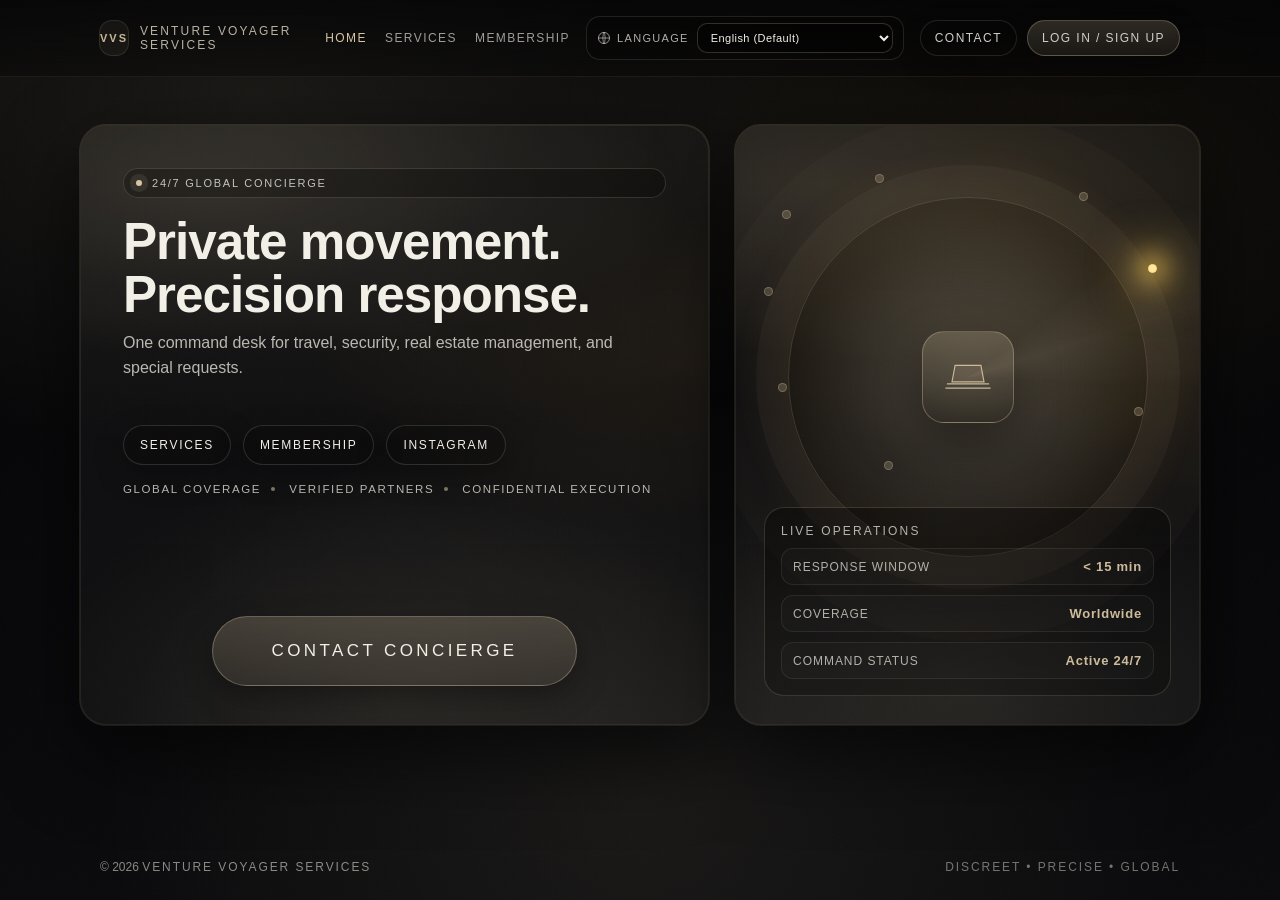
==== transfer/cloudflare-github-publish-20260228/index.html @ 00d8e4cd "Restore owner verification and Gmail signatures" ====
<!doctype html>
<html lang="en">
<head>
  <meta charset="UTF-8" />
  <meta name="viewport" content="width=device-width, initial-scale=1" />
  <meta http-equiv="Cache-Control" content="no-cache, no-store, must-revalidate" />
  <meta http-equiv="Pragma" content="no-cache" />
  <meta http-equiv="Expires" content="0" />
  <title>Venture Voyager Services - Concierge</title>
  <meta name="description" content="Venture Voyager Services (VVS) - discreet luxury concierge and private access." />
  <link rel="stylesheet" href="styles.css?v=20260303-59" />
</head>
<body>
  <div class="wrap">
    <header>
      <div class="nav">
        <a class="brand" href="#home" data-route="home" aria-label="Venture Voyager Services">
          <span class="mark" aria-hidden="true">VVS</span>
          <span>Venture Voyager Services</span>
        </a>
        <nav class="navlinks" aria-label="Primary">
          <a href="#home" data-route="home" data-nav-link>Home</a>
          <a href="#services" data-route="services" data-nav-link>Services</a>
          <a href="#membership" data-route="membership" data-nav-link>Membership</a>
          <a href="#ambassador" data-route="ambassador" data-nav-link id="nav-ambassador" hidden>Red Lounge</a>
          <a href="#voyager-control" data-route="voyager-control" data-nav-link id="nav-voyager-control" hidden>Voyager Control</a>
        </nav>
        <div class="langControl" aria-label="Language">
          <span class="langLabel">
            <svg width="14" height="14" viewBox="0 0 24 24" fill="none" aria-hidden="true" xmlns="http://www.w3.org/2000/svg"><path d="M12 2.5a9.5 9.5 0 1 0 0 19 9.5 9.5 0 0 0 0-19Z" stroke="currentColor" stroke-width="1.6"/><path d="M2.8 12h18.4M12 2.7c2.7 2.5 2.7 16.1 0 18.6M12 2.7c-2.7 2.5-2.7 16.1 0 18.6" stroke="currentColor" stroke-width="1.4" stroke-linecap="round"/></svg>
            Language
          </span>
          <select class="langSelect" id="site-language-country" aria-label="Language Country">
            <option value="">English (Default)</option>
          </select>
        </div>
        <div class="cta">
          <a class="btn ghost" href="#contact" data-route="contact" id="contact-cta">Contact</a>
          <a class="btn primary" href="#account" data-route="account" id="auth-cta">Log In / Sign Up</a>
        </div>
      </div>
    </header>

    <main>
      <section class="routePage" data-page="home" aria-label="Home Page">
        <section class="hero" aria-label="Hero">
          <div class="panel left heroPrime">
            <div class="kicker"><span class="dot" aria-hidden="true"></span> 24/7 Global Concierge</div>
            <h1>Private movement.<br/>Precision response.</h1>
            <p class="h1sub">
              One command desk for travel, security, real estate management, and special requests.
            </p>
            <div class="actions">
              <a class="btn ghost big" href="#services" data-route="services">Services</a>
              <a class="btn ghost big" href="#membership" data-route="membership">Membership</a>
              <a class="btn ghost big" data-instagram-link href="https://www.instagram.com/venturevs/" target="_blank" rel="noopener noreferrer" aria-label="Instagram">Instagram</a>
            </div>
            <div class="heroPills" aria-label="Core Benefits">
              <span>Global Coverage</span>
              <span>Verified Partners</span>
              <span>Confidential Execution</span>
            </div>
            <div class="homeBottomCta">
              <a class="btn primary jumbo" href="#contact" data-route="contact">Contact Concierge</a>
            </div>
          </div>

          <aside class="panel right heroVisual" aria-label="VVS Command">
            <div class="heroGlow" aria-hidden="true"></div>
            <div class="heroRadar" aria-hidden="true"></div>
            <div class="heroCore" aria-hidden="true">
              <svg class="heroHat" viewBox="0 0 120 86" xmlns="http://www.w3.org/2000/svg">
                <path class="markStroke" d="M35 20h50l6 32H29l6-32Z" />
                <path class="markLine" d="M20 56h80" />
                <path class="markLine" d="M17 64h86" />
              </svg>
            </div>
            <div class="heroTargets" aria-hidden="true">
              <span class="heroDot dot1"></span>
              <span class="heroDot dot2"></span>
              <span class="heroDot dot3"></span>
              <span class="heroDot dot4"></span>
              <span class="heroDot dot5"></span>
              <span class="heroDot dot6"></span>
              <span class="heroDot dot7"></span>
              <span class="heroDot dot8"></span>
            </div>
            <div class="heroSignal" aria-hidden="true"></div>
            <div class="heroLedger">
              <p class="crestTitle">Live Operations</p>
              <div class="heroKpiRow">
                <span>Response Window</span>
                <b>&lt; 15 min</b>
              </div>
              <div class="heroKpiRow">
                <span>Coverage</span>
                <b>Worldwide</b>
              </div>
              <div class="heroKpiRow">
                <span>Command Status</span>
                <b>Active 24/7</b>
              </div>
            </div>
          </aside>
        </section>
      </section>

      <section class="routePage" data-page="services" aria-label="Services Page" hidden>
        <section class="view" aria-label="Services View">
          <div class="viewInner">
            <div class="viewTop">
              <div class="kicker"><span class="dot" aria-hidden="true"></span> Services</div>
              <a class="btn ghost" href="#home" data-route="home">Back</a>
            </div>
            <h2 class="viewTitle">Service command, simplified.</h2>
            <p class="viewSub servicesIntro">Select the category. Submit once. Your assigned concierge handles execution end-to-end.</p>

            <div class="serviceQuick" aria-label="Service Highlights">
              <div class="quickMetric"><b>Response</b><span>&lt; 15 minutes dispatch target</span></div>
              <div class="quickMetric"><b>Coverage</b><span>Global partner execution network</span></div>
              <div class="quickMetric"><b>Standard</b><span>Confidential, accountable delivery</span></div>
            </div>

            <div class="cards servicesCards">
              <a class="card serviceCardLink" href="#contact?service=travel_arrangement" data-service-request="travel_arrangement" aria-label="Request Travel Arrangement">
                <div class="cardBadge">01</div>
                <div>
                  <div class="cardTitle">Travel Arrangement</div>
                  <div class="cardText">Complete trip planning and live coordination from departure to arrival.</div>
                </div>
              </a>
              <a class="card serviceCardLink" href="#contact?service=security_escort" data-service-request="security_escort" aria-label="Request Security Escort">
                <div class="cardBadge">02</div>
                <div>
                  <div class="cardTitle">Security Escort</div>
                  <div class="cardText">Vetted protection teams, secure routing, and dynamic risk-aware movement support.</div>
                </div>
              </a>
              <a class="card serviceCardLink" href="#contact?service=real_estate_management" data-service-request="real_estate_management" aria-label="Request Real Estate Management">
                <div class="cardBadge">03</div>
                <div>
                  <div class="cardTitle">Real Estate Management</div>
                  <div class="cardText">Operational oversight for residences, villas, and managed properties with continuity support.</div>
                </div>
              </a>
              <a class="card serviceCardLink" href="#contact?service=special_service_request" data-service-request="special_service_request" aria-label="Request Special Service Request">
                <div class="cardBadge">04</div>
                <div>
                  <div class="cardTitle">Special Service Request</div>
                  <div class="cardText">Custom support for sensitive or uncommon requests with discreet specialist assignment.</div>
                </div>
              </a>
            </div>

            <div class="viewActions">
              <a class="btn" href="#contact" data-route="contact">Contact</a>
              <a class="btn ghost" href="#membership" data-route="membership">Membership</a>
            </div>
          </div>
        </section>
      </section>

      <section class="routePage" data-page="membership" aria-label="Membership Page" hidden>
        <section class="view" aria-label="Membership View">
          <div class="viewInner">
            <div class="viewTop">
              <div class="kicker"><span class="dot" aria-hidden="true"></span> Membership</div>
              <a class="btn ghost" href="#home" data-route="home">Back</a>
            </div>
            <h2 class="viewTitle">Voyager Membership Tiers</h2>
            <p class="viewSub">A progression system built for long-term clients. Select a tier card to review qualification requirements, duration, and benefit profile.</p>
            <p class="serviceLead">All Voyager tiers include 24/7 assistance, a private member card delivery, and free instant execution service. Voyager Cuprum through Voyager Noir are valid for one year; Voyager Red is lifetime by executive invitation only.</p>

            <div class="membershipGrid">
              <div class="tierList tierFlipList" role="tablist" aria-label="Membership Tiers">
                <button class="tierOption tier-cu isActive" type="button" data-tier="cuprum" role="tab" aria-selected="true">
                  <span class="tierFlipInner">
                    <span class="tierFaceFront">
                      <span class="tierMini"><span class="tierMiniLabel">Voyager Tier</span><span class="tierMiniName">Cuprum</span><span class="tierMiniBrand">VVS</span></span>
                      <span class="tierHint">Entry milestone with foundational loyalty benefits.</span>
                    </span>
                    <span class="tierFaceBack" data-tier-back="cuprum"></span>
                  </span>
                </button>
                <button class="tierOption tier-ar" type="button" data-tier="argentum" role="tab" aria-selected="false">
                  <span class="tierFlipInner">
                    <span class="tierFaceFront">
                      <span class="tierMini"><span class="tierMiniLabel">Voyager Tier</span><span class="tierMiniName">Argentum</span><span class="tierMiniBrand">VVS</span></span>
                      <span class="tierHint">Expanded value with priority airport support.</span>
                    </span>
                    <span class="tierFaceBack" data-tier-back="argentum"></span>
                  </span>
                </button>
                <button class="tierOption tier-au" type="button" data-tier="aurum" role="tab" aria-selected="false">
                  <span class="tierFlipInner">
                    <span class="tierFaceFront">
                      <span class="tierMini"><span class="tierMiniLabel">Voyager Tier</span><span class="tierMiniName">Aurum</span><span class="tierMiniBrand">VVS</span></span>
                      <span class="tierHint">Higher-access tier with business-level airport comfort.</span>
                    </span>
                    <span class="tierFaceBack" data-tier-back="aurum"></span>
                  </span>
                </button>
                <button class="tierOption tier-pt" type="button" data-tier="platinum" role="tab" aria-selected="false">
                  <span class="tierFlipInner">
                    <span class="tierFaceFront">
                      <span class="tierMini"><span class="tierMiniLabel">Voyager Tier</span><span class="tierMiniName">Platinum</span><span class="tierMiniBrand">VVS</span></span>
                      <span class="tierHint">Strategic travel privileges with premium transfers and stays.</span>
                    </span>
                    <span class="tierFaceBack" data-tier-back="platinum"></span>
                  </span>
                </button>
                <button class="tierOption tier-di" type="button" data-tier="diamante" role="tab" aria-selected="false">
                  <span class="tierFlipInner">
                    <span class="tierFaceFront">
                      <span class="tierMini"><span class="tierMiniLabel">Voyager Tier</span><span class="tierMiniName">Diamante</span><span class="tierMiniBrand">VVS</span></span>
                      <span class="tierHint">High-privilege tier with advanced protection and special requests.</span>
                    </span>
                    <span class="tierFaceBack" data-tier-back="diamante"></span>
                  </span>
                </button>
                <button class="tierOption tier-no" type="button" data-tier="noir" role="tab" aria-selected="false">
                  <span class="tierFlipInner">
                    <span class="tierFaceFront">
                      <span class="tierMini"><span class="tierMiniLabel">Voyager Tier</span><span class="tierMiniName">Noir</span><span class="tierMiniBrand">VVS</span></span>
                      <span class="tierHint">Elite ongoing tier with maximum operational flexibility.</span>
                    </span>
                    <span class="tierFaceBack" data-tier-back="noir"></span>
                  </span>
                </button>
                <button class="tierOption tier-re" type="button" data-tier="red" role="tab" aria-selected="false">
                  <span class="tierFlipInner">
                    <span class="tierFaceFront">
                      <span class="tierMini"><span class="tierMiniLabel">Voyager Tier</span><span class="tierMiniName">Red</span><span class="tierMiniBrand">VVS</span></span>
                      <span class="tierHint">Executive invitation tier with lifetime and Red Lounge privileges.</span>
                    </span>
                    <span class="tierFaceBack" data-tier-back="red"></span>
                  </span>
                </button>
              </div>
            </div>

            <div class="viewActions">
              <a class="btn" href="#services" data-route="services">View Services</a>
            </div>
          </div>
        </section>
      </section>

      <section class="routePage" data-page="contact" aria-label="Contact Page" hidden>
        <section class="view" aria-label="Contact View">
          <div class="viewInner">
            <div class="viewTop">
              <div class="kicker"><span class="dot" aria-hidden="true"></span> Contact</div>
              <a class="btn ghost" href="#home" data-route="home">Back</a>
            </div>
            <h2 class="viewTitle">Submit Your Service Request</h2>
            <p class="viewSub">Provide your request profile and preferred response channel. A concierge specialist will review your case and respond with execution details.</p>

            <form id="contact-form" method="post" action="/api/contact-submit" novalidate>
              <div class="contactLayout">
                <div class="field">
                  <label for="first-name">First Name</label>
                  <input class="input" id="first-name" name="firstName" type="text" required />
                </div>
                <div class="field">
                  <label for="last-name">Last Name</label>
                  <input class="input" id="last-name" name="lastName" type="text" required />
                </div>
                <div class="field">
                  <label for="title">Title</label>
                  <input class="input" id="title" name="title" type="text" placeholder="Mr, Ms, Dr, Executive Assistant..." required />
                </div>
                <div class="field">
                  <label for="country-issued">Country of Issued Service</label>
                  <select class="select" id="country-issued" name="countryIssued" required>
                    <option value="">Select country</option>
                  </select>
                </div>
                <div class="field">
                  <label for="phone">Phone Number (with Country Code)</label>
                  <input class="input" id="phone" name="phone" type="tel" placeholder="+1 555 123 4567" required />
                </div>
                <div class="field">
                  <label for="email">Email Address</label>
                  <input class="input" id="email" name="email" type="email" required />
                </div>
                <div class="field">
                  <label for="service-type">Service Type</label>
                  <select class="select" id="service-type" name="serviceType" required>
                    <option value="">Select service</option>
                    <option value="travel_arrangement">Travel Arrangement</option>
                    <option value="security_escort">Security Escort</option>
                    <option value="real_estate_management">Real Estate Management</option>
                    <option value="special_service_request">Special Service Request</option>
                  </select>
                </div>
                <div class="field">
                  <label for="execution-time">Desired Execution Time</label>
                  <select class="select" id="execution-time" name="executionTime" required>
                    <option value="">Select time window</option>
                    <option value="Instant">Instant</option>
                    <option value="24 Hours">24 Hours</option>
                    <option value="48 Hours">48 Hours</option>
                    <option value="72 Hours">72 Hours</option>
                    <option value="Within a Week">Within a Week</option>
                    <option value="Within a Month">Within a Month</option>
                    <option value="2 Months">2 Months</option>
                    <option value="3 Months">3 Months</option>
                    <option value="6 Months">6 Months</option>
                  </select>
                  <div class="warningNote" id="instant-warning" hidden>Additional fees for non-Voyager members apply for Instant execution.</div>
                </div>
                <div class="field full">
                  <label>Preferred Contact Method</label>
                  <div class="contactChoice">
                    <label class="choice contactMethodChoice" for="contact-method-email">
                      <input id="contact-method-email" type="radio" name="contactMethod" value="email" />
                      <span class="choiceTick" aria-hidden="true"></span>
                      <span class="choiceText">Contact by Email</span>
                    </label>
                    <label class="choice contactMethodChoice" for="contact-method-phone">
                      <input id="contact-method-phone" type="radio" name="contactMethod" value="phone" />
                      <span class="choiceTick" aria-hidden="true"></span>
                      <span class="choiceText">Contact by Phone</span>
                    </label>
                  </div>
                </div>
                <div class="field full">
                  <label for="request-details">Request Details</label>
                  <textarea class="textarea" id="request-details" name="requestDetails" placeholder="Describe your request, context, and required outcomes." required></textarea>
                </div>
              </div>
              <input type="hidden" name="assignedConcierge" value="VVS Concierge Desk" />
              <input type="hidden" name="clientTier" value="Non-Member" />

              <div class="errorLine" id="contact-error" aria-live="polite"></div>

              <div class="viewActions">
                <button class="btn primary" type="submit" id="contact-submit-btn">Submit Request</button>
                <a class="btn ghost" href="#membership" data-route="membership">View Membership</a>
              </div>
            </form>

          </div>
        </section>
      </section>

      <section class="routePage" data-page="account" aria-label="Account Page" hidden>
        <section class="view" aria-label="Account View">
          <div class="viewInner">
            <div class="viewTop">
              <div class="kicker"><span class="dot" aria-hidden="true"></span> Account</div>
              <a class="btn ghost" href="#home" data-route="home">Back</a>
            </div>
            <h2 class="viewTitle">Access Your VVS Account</h2>

            <div class="authCard">
              <div class="authTabs" role="tablist" aria-label="Authentication Tabs">
                <button type="button" class="authTab isActive" data-auth-tab="login" role="tab" aria-selected="true">Log In</button>
                <button type="button" class="authTab" data-auth-tab="signup" role="tab" aria-selected="false">Sign Up</button>
              </div>

              <div class="authPanel" data-auth-panel="login">
                <form id="login-step1" class="authGrid" novalidate>
                  <div class="field full">
                    <label for="login-email">Email Address</label>
                    <input class="input" id="login-email" type="email" required />
                  </div>
                  <div class="field full">
                    <label for="login-password">Password</label>
                    <input class="input" id="login-password" type="password" required />
                  </div>
                  <div class="viewActions">
                    <button class="btn primary" type="submit">Continue to Verification</button>
                  </div>
                </form>

                <form id="login-step2" class="authGrid" hidden novalidate>
                  <div class="field full">
                    <label for="login-phrase">Secret Phrase</label>
                    <input class="input" id="login-phrase" type="text" required />
                  </div>
                  <div class="field full">
                    <label for="login-code">Email Confirmation Code</label>
                    <input class="input" id="login-code" type="text" inputmode="numeric" required />
                  </div>
                  <div class="viewActions">
                    <button class="btn primary" type="submit">Verify and Log In</button>
                  </div>
                </form>
                <p class="authInfo" id="login-info"></p>
                <div class="viewActions" style="margin-top:10px;">
                  <button class="authLinkBtn" type="button" data-open-password-tab data-password-mode="recovery">Forgot your password?</button>
                  <button class="authLinkBtn" type="button" data-open-password-tab data-password-mode="change">Change Password</button>
                </div>
              </div>

              <div class="authPanel" data-auth-panel="signup" hidden>
                <form id="signup-step1" class="authGrid" novalidate>
                  <div class="field">
                    <label for="signup-title">Preferred Title</label>
                    <input class="input" id="signup-title" type="text" placeholder="Mr., Ms., Dr., His Highness..." required />
                  </div>
                  <div class="field">
                    <label for="signup-first">First Name</label>
                    <input class="input" id="signup-first" type="text" required />
                  </div>
                  <div class="field">
                    <label for="signup-last">Last Name</label>
                    <input class="input" id="signup-last" type="text" required />
                  </div>
                  <div class="field">
                    <label for="signup-country">Country of Residence</label>
                    <select class="select" id="signup-country" required>
                      <option value="">Select country</option>
                    </select>
                  </div>
                  <div class="field">
                    <label for="signup-phone">Phone Number (with Country Code)</label>
                    <input class="input" id="signup-phone" type="tel" placeholder="+1 555 123 4567" required />
                  </div>
                  <div class="field full">
                    <label for="signup-email">Email Address</label>
                    <input class="input" id="signup-email" type="email" required />
                  </div>
                  <div class="field">
                    <label for="signup-password">Password</label>
                    <input class="input" id="signup-password" type="password" minlength="12" required />
                    <div class="warningNote">Minimum 12 characters, with at least 2 capital letters, 2 numbers, and 2 special symbols.</div>
                  </div>
                  <div class="field">
                    <label for="signup-phrase">Secret Phrase</label>
                    <input class="input" id="signup-phrase" type="text" required />
                  </div>
                  <div class="viewActions">
                    <button class="btn primary" type="submit">Create Account and Send Code</button>
                  </div>
                </form>

                <form id="signup-step2" class="authGrid" hidden novalidate>
                  <div class="field full">
                    <label for="signup-code">Email Confirmation Code</label>
                    <input class="input" id="signup-code" type="text" inputmode="numeric" required />
                  </div>
                  <div class="viewActions">
                    <button class="btn primary" type="submit">Verify and Complete Sign Up</button>
                  </div>
                </form>
                <p class="authInfo" id="signup-info"></p>
                <div class="viewActions" style="margin-top:10px;">
                  <button class="authLinkBtn" type="button" data-open-password-tab data-password-mode="recovery">Forgot your password?</button>
                  <button class="authLinkBtn" type="button" data-open-password-tab data-password-mode="change">Change Password</button>
                </div>
              </div>

              <div class="authPanel" data-auth-panel="password" hidden>
                <form id="pw-old-form" class="authGrid" novalidate>
                  <div class="field full">
                    <label for="pw-old-email">Email Address</label>
                    <input class="input" id="pw-old-email" type="email" required />
                  </div>
                  <div class="field">
                    <label for="pw-old-password">Current Password</label>
                    <input class="input" id="pw-old-password" type="password" required />
                  </div>
                  <div class="field">
                    <label for="pw-old-new">New Password</label>
                    <input class="input" id="pw-old-new" type="password" minlength="12" required />
                  </div>
                  <div class="field full">
                    <label for="pw-old-confirm">Confirm New Password</label>
                    <input class="input" id="pw-old-confirm" type="password" minlength="12" required />
                  </div>
                  <div class="viewActions">
                    <button class="btn primary" type="submit">Update Password</button>
                  </div>
                </form>
                <p class="authInfo" id="password-info"></p>
              </div>

              <div class="authPanel" data-auth-panel="password-recovery" hidden>
                <form id="pw-recovery-step1" class="authGrid" novalidate>
                  <div class="field full">
                    <label for="pw-rec-email">Email Address</label>
                    <input class="input" id="pw-rec-email" type="email" required />
                  </div>
                  <div class="field full">
                    <label for="pw-rec-phrase">Secret Phrase</label>
                    <input class="input" id="pw-rec-phrase" type="text" required />
                  </div>
                  <div class="field full">
                    <label for="pw-rec-tier">Membership Tier</label>
                    <select class="select" id="pw-rec-tier" required>
                      <option value="">Select tier</option>
                      <option value="non-member">Non-Member</option>
                      <option value="voyager cuprum">Voyager Cuprum</option>
                      <option value="voyager argentum">Voyager Argentum</option>
                      <option value="voyager aurum">Voyager Aurum</option>
                      <option value="voyager platinum">Voyager Platinum</option>
                      <option value="voyager diamante">Voyager Diamante</option>
                      <option value="voyager noir">Voyager Noir</option>
                      <option value="voyager red">Voyager Red</option>
                      <option value="staff">Staff</option>
                      <option value="owner">Owner</option>
                    </select>
                  </div>
                  <div class="viewActions">
                    <button class="btn primary" type="submit">Send Verification Code</button>
                  </div>
                </form>
                <form id="pw-recovery-step2" class="authGrid" hidden novalidate>
                  <div class="field full">
                    <label for="pw-rec-code">Email Verification Code</label>
                    <input class="input" id="pw-rec-code" type="text" inputmode="numeric" required />
                  </div>
                  <div class="field">
                    <label for="pw-rec-new">New Password</label>
                    <input class="input" id="pw-rec-new" type="password" minlength="12" required />
                  </div>
                  <div class="field">
                    <label for="pw-rec-confirm">Confirm New Password</label>
                    <input class="input" id="pw-rec-confirm" type="password" minlength="12" required />
                  </div>
                  <div class="viewActions">
                    <button class="btn primary" type="submit">Verify and Reset Password</button>
                  </div>
                </form>
                <p class="authInfo" id="password-recovery-info"></p>
              </div>
            </div>
          </div>
        </section>
      </section>

      <section class="routePage" data-page="profile" aria-label="Account Dashboard Page" hidden>
        <section class="view" aria-label="Account Dashboard View">
          <div class="viewInner profileTheme tier-theme-red" id="profile-shell">
            <div class="viewTop">
              <div class="kicker"><span class="dot" aria-hidden="true"></span> Account Dashboard</div>
              <div class="viewActions" style="margin-top:0;">
                <a class="btn ghost" href="#sunrise" data-route="sunrise" id="profile-sunrise-btn" hidden>Access VVS Sunrise</a>
                <a class="btn ghost" href="#ambassador" data-route="ambassador" id="profile-ambassador-btn" hidden>Red Lounge</a>
                <button class="btn ghost" type="button" id="profile-account-settings-btn">Account Settings</button>
                <button class="btn primary" type="button" id="profile-submit-service-top" data-route="contact" onclick="return window.openVvsServiceRequest ? window.openVvsServiceRequest(event) : false;">Request Service</button>
                <button class="btn ghost" type="button" id="logout-btn">Log Out</button>
                <a class="btn ghost" href="#home" data-route="home">Back</a>
              </div>
            </div>

            <p class="ownerExecutiveTag" id="owner-executive-tag" hidden>VVS - EXECUTIVE</p>
            <h2 class="profileGreeting" id="profile-greeting">Marhaba His Higness Al-Qinar</h2>
            <p class="viewSub" id="profile-summary">Voyager Red member profile with active service operations.</p>

            <div class="profileGrid">
              <article class="profileCard">
                <p class="profileLabel" id="profile-status-label">Membership</p>
                <h3 class="profileValue" id="profile-tier">Voyager Red</h3>
                <p class="profileNote"><span id="profile-status-note-label">Services completed</span>: <b id="profile-services-completed">347</b></p>
              </article>

              <article class="profileCard">
                <p class="profileLabel">Past Service</p>
                <h3 class="profileValue" id="profile-past-title">Jerusalem Security Escort</h3>
                <p class="profileNote" id="profile-past-details"></p>
              </article>

              <article class="profileCard">
                <p class="profileLabel">Upcoming Service</p>
                <h3 class="profileValue" id="profile-upcoming-title">Maldives - Radoga Resorts</h3>
                <p class="profileNote" id="profile-upcoming-details"></p>
              </article>

              <article class="profileCard profileCardWide" id="profile-owner-metrics" hidden>
                <p class="profileLabel">Owner Control Center (Past 24 Hours)</p>
                <div class="ownerMetricsGrid">
                  <div class="teamItem"><b>Services Completed</b><span id="owner-services-completed-24h"></span></div>
                  <div class="teamItem"><b>Client Reviews</b><span id="owner-client-reviews-24h"></span></div>
                  <div class="teamItem"><b>Revenue (Brut / Net)</b><span id="owner-revenue-24h"></span></div>
                  <div class="teamItem"><b>Expenses</b><span id="owner-expenses-24h"></span></div>
                  <div class="teamItem"><b>Money to be Earned / Paid</b><span id="owner-money-flow-24h"></span></div>
                  <div class="teamItem"><b>Concierge Extra-Time Hours</b><span id="owner-overtime-24h"></span></div>
                  <div class="teamItem"><b>Most Important Goal Today</b><span id="owner-goal-today"></span></div>
                  <div class="teamItem"><b>Average Satisfaction Rate</b><span id="owner-satisfaction-rate"></span></div>
                </div>
                <div class="ownerListWrap">
                  <div>
                    <p class="profileLabel">Top 5 Concierge Performances Today</p>
                    <ul class="profileTips" id="owner-top-performance"></ul>
                  </div>
                  <div>
                    <p class="profileLabel">Top 5 Most Selected Concierges Today</p>
                    <ul class="profileTips" id="owner-top-selected"></ul>
                  </div>
                </div>
              </article>

              <article class="profileCard profileCardWide" id="profile-red-team">
                <p class="profileLabel">Your Private Team</p>
                <p class="profileNote" id="profile-red-team-status" hidden></p>
                <div class="teamGrid">
                  <div class="teamItem"><b>Fleet</b><span id="team-pilot"></span></div>
                  <div class="teamItem"><b>Driver</b><span id="team-driver"></span></div>
                  <div class="teamItem"><b>Concierge</b><span id="team-concierge"></span></div>
                  <div class="teamItem"><b>Head of Security</b><span id="team-security"></span></div>
                </div>
              </article>

              <article class="profileCard profileCardWide" id="profile-standard-support" hidden>
                <p class="profileLabel">Last Concierge Worked With</p>
                <p class="profileNote" id="profile-concierge-auto-note" style="margin-top:10px;">Auto-assigned by VVS dispatch engine based on account profile and active routing load.</p>
                <p class="profileNote" id="profile-last-concierge"></p>
                <div class="viewActions">
                  <button class="btn ghost" type="button" id="same-concierge-btn">Request Same Concierge (Check Availability)</button>
                </div>
                <p class="authInfo" id="same-concierge-result"></p>
              </article>

              <article class="profileCard profileCardWide" id="profile-service-toolbar" hidden>
                <p class="profileLabel">Service Submission</p>
                <p class="profileNote">Your account details will be prefilled automatically. Choose a concierge from your desk or submit directly.</p>
                <div class="viewActions">
                  <button class="btn primary" type="button" id="profile-submit-service-btn" data-route="contact" onclick="return window.openVvsServiceRequest ? window.openVvsServiceRequest(event) : false;">Submit Service</button>
                </div>
              </article>

              <article class="profileCard profileCardWide" id="profile-progress-wrap" hidden>
                <p class="profileLabel">Tier Progress</p>
                <div class="progressTrack">
                  <div class="progressFill" id="profile-progress-fill" style="width: 0%;"></div>
                </div>
                <p class="profileNote" id="profile-progress-text"></p>
              </article>

              <article class="profileCard profileCardWide" id="profile-staff-dashboard" hidden>
                <p class="profileLabel">Staff Operations Dashboard</p>
                <div class="teamGrid" id="profile-staff-metrics"></div>
                <ul class="profileTips" id="profile-staff-modules"></ul>
              </article>

              <article class="profileCard profileCardWide" id="profile-concierge-desk-card">
                <p class="profileLabel" id="profile-concierge-card-label">Available Concierge Desk</p>
                <div class="teamGrid" id="profile-concierge-list"></div>
              </article>

              <article class="profileCard profileCardWide" id="profile-tips-card">
                <p class="profileLabel" id="profile-tips-label">Trip & Safety Tips</p>
                <ul class="profileTips" id="profile-tips">
                  <li>Carry primary and backup identification in separate locations.</li>
                  <li>Keep one trusted contact informed of itinerary shifts.</li>
                  <li>Use verified transport and avoid publishing live location online.</li>
                </ul>
              </article>
            </div>
          </div>
        </section>
      </section>

      <section class="routePage" data-page="ambassador" aria-label="Red Lounge Page" hidden>
        <section class="view" aria-label="Red Lounge View">
          <div class="viewInner ambassadorShell">
            <div class="viewTop">
              <div class="kicker"><span class="dot" aria-hidden="true"></span> Red Lounge</div>
              <a class="btn ghost" href="#profile" data-route="profile">Back</a>
            </div>
            <h2 class="viewTitle" id="ambassador-greeting">Good Evening, Mrs. Kovaleva-Buyvidayte</h2>
            <p class="viewSub">Private Red-tier briefing with curated events, daily privilege offers, and executive notes from VVS leadership.</p>

            <div class="ambassadorGrid">
              <article class="ambassadorCard">
                <p class="profileLabel">Upcoming Red Events by VVS</p>
                <ul class="profileTips" id="ambassador-events">
                  <li>Red Circle Gala, Monaco - March 14, 2026, 20:00 (CET)</li>
                  <li>Private Aviation Forum, Zurich - March 29, 2026, 11:00 (CET)</li>
                  <li>Security Leadership Dinner, Dubai - April 10, 2026, 19:30 (GST)</li>
                </ul>
              </article>

              <article class="ambassadorCard">
                <p class="profileLabel">Special Concierge Offers for Today</p>
                <ul class="profileTips" id="ambassador-offers">
                  <li>Priority same-day executive dispatch window until 23:00 local time.</li>
                  <li>Complimentary private terminal handling for one international departure.</li>
                  <li>Extended late-night operations desk with direct Red-tier routing.</li>
                </ul>
              </article>

              <article class="ambassadorCard ambassadorCardWide">
                <p class="profileLabel">Upcoming Event Details</p>
                <p class="profileNote" id="ambassador-event-details">
                  Red Circle Gala, Monaco: private waterfront venue access, security perimeter coordination from 18:30, fleet staging in three secure zones, and dedicated concierge command channel from first pickup through post-event return.
                </p>
              </article>

              <article class="ambassadorCard ambassadorCardWide">
                <p class="profileLabel">CEO & COO Greeting | Gift of the Month</p>
                <p class="profileNote" id="ambassador-ceo-note">
                  Founders message: thank you for your continued trust in VVS and for allowing our team to support your global movements with precision and discretion. Gift of the month: a bespoke carbon-shell executive travel case with RFID-shielded document vault, encrypted luggage tracker, monogrammed leather passport folio, and a private route-briefing dossier prepared for your next trip.
                </p>
              </article>

              <article class="ambassadorCard ambassadorMoneyCard ambassadorCardWide">
                <p class="profileLabel">Money Saved by Travelling with VVS</p>
                <h3 class="ambassadorMoneyValue" id="ambassador-money-saved">$0 USD</h3>
                <p class="profileNote">Estimated cumulative savings based on Red-tier privileges, optimized routing, and operational efficiency credits.</p>
              </article>
            </div>
          </div>
        </section>
      </section>

      <section class="routePage" data-page="voyager-control" aria-label="Voyager Control Page" hidden>
        <section class="view" aria-label="Voyager Control View">
          <div class="viewInner profileTheme tier-theme-owner">
            <div class="viewTop">
              <div class="kicker"><span class="dot" aria-hidden="true"></span> Voyager Control</div>
              <a class="btn ghost" href="#profile" data-route="profile">Back</a>
            </div>
            <h2 class="viewTitle" id="voyager-control-greeting">Voyager Control - Owner Board</h2>
            <p class="viewSub">Executive operational oversight for tier experience, concierge outcomes, and member-critical alerts.</p>

            <div class="profileGrid">
              <article class="profileCard profileCardWide">
                <p class="profileLabel">All Tiers Satisfaction</p>
                <p class="profileNote" id="vc-all-tiers-summary">System-wide member satisfaction blend and service quality pulse.</p>
              </article>

              <article class="profileCard">
                <p class="profileLabel">Cuprum</p>
                <h3 class="profileValue" id="vc-sat-cuprum">0%</h3>
              </article>
              <article class="profileCard">
                <p class="profileLabel">Argentum</p>
                <h3 class="profileValue" id="vc-sat-argentum">0%</h3>
              </article>
              <article class="profileCard">
                <p class="profileLabel">Aurum</p>
                <h3 class="profileValue" id="vc-sat-aurum">0%</h3>
              </article>
              <article class="profileCard">
                <p class="profileLabel">Platinum</p>
                <h3 class="profileValue" id="vc-sat-platinum">0%</h3>
              </article>
              <article class="profileCard">
                <p class="profileLabel">Diamante</p>
                <h3 class="profileValue" id="vc-sat-diamante">0%</h3>
              </article>
              <article class="profileCard">
                <p class="profileLabel">Noir</p>
                <h3 class="profileValue" id="vc-sat-noir">0%</h3>
              </article>
              <article class="profileCard">
                <p class="profileLabel">Red</p>
                <h3 class="profileValue" id="vc-sat-red">0%</h3>
              </article>

              <article class="profileCard profileCardWide">
                <p class="profileLabel">Complaints of the Day</p>
                <ul class="profileTips" id="vc-complaints-day"></ul>
              </article>

              <article class="profileCard profileCardWide">
                <p class="profileLabel">Team Red Performance | Information | Monthly Spend</p>
                <p class="profileNote" id="vc-red-performance"></p>
              </article>

              <article class="profileCard profileCardWide">
                <p class="profileLabel">Red Main Requests / Complaints (Assigned Concierges)</p>
                <ul class="profileTips" id="vc-red-requests"></ul>
              </article>

              <article class="profileCard profileCardWide">
                <p class="profileLabel">Tier KPIs and Performance</p>
                <ul class="profileTips" id="vc-tier-kpis"></ul>
              </article>

              <article class="profileCard profileCardWide">
                <p class="profileLabel">General Information to Pay Attention To</p>
                <ul class="profileTips" id="vc-general-attention"></ul>
              </article>
            </div>
          </div>
        </section>
      </section>

      <section class="routePage" data-page="sunrise" aria-label="VVS Sunrise Page" hidden>
        <section class="view" aria-label="VVS Sunrise View">
          <div class="viewInner profileTheme tier-theme-owner sunriseShell">
            <div class="sunriseAmbient" aria-hidden="true">
              <span class="sunriseOrb orbA"></span>
              <span class="sunriseOrb orbB"></span>
              <span class="sunriseOrb orbC"></span>
            </div>
            <div class="viewTop">
              <div class="kicker"><span class="dot" aria-hidden="true"></span> VVS Sunrise</div>
              <div class="viewActions" style="margin-top:0;">
                <button class="btn ghost" type="button" id="sunrise-logout-btn">Log Out</button>
                <a class="btn ghost" href="#profile" data-route="profile">Back</a>
              </div>
            </div>

            <section class="sunriseAuthCard" id="sunrise-auth-card">
              <h2 class="viewTitle sunriseTitle">Sunrise Secure Access</h2>
              <p class="viewSub">Owner verification required before opening Sunrise modules.</p>
              <form id="sunrise-step1" class="authGrid" novalidate>
                <div class="field">
                  <label for="sunrise-email">Sunrise Email</label>
                  <input class="input" id="sunrise-email" type="email" required autocomplete="off" />
                </div>
                <div class="field">
                  <label for="sunrise-password">Sunrise Password</label>
                  <input class="input" id="sunrise-password" type="password" required autocomplete="off" />
                </div>
                <div class="viewActions">
                  <button class="btn primary" type="submit">Continue to Verification</button>
                </div>
              </form>
              <form id="sunrise-step2" class="authGrid" hidden novalidate>
                <div class="field">
                  <label for="sunrise-phrase">Secret Phrase</label>
                  <input class="input" id="sunrise-phrase" type="text" required autocomplete="off" />
                </div>
                <div class="field">
                  <label for="sunrise-code">Email Confirmation Code</label>
                  <input class="input" id="sunrise-code" type="text" inputmode="numeric" required autocomplete="off" />
                </div>
                <div class="viewActions">
                  <button class="btn primary" type="submit">Unlock Sunrise</button>
                </div>
              </form>
              <p class="authInfo" id="sunrise-info"></p>
            </section>

            <section id="sunrise-panel" hidden>
              <h2 class="viewTitle" id="sunrise-greeting">Good Morning, Mr. Totev - Welcome to Sunrise, Access Level - Owner</h2>
              <p class="viewSub" id="sunrise-subtitle">Owner command modules for strategic control of VVS operations.</p>

              <div class="sunriseOpsSummary" id="sunrise-ops-summary">
                <article class="sunriseSummaryCard"><p class="sunriseCategoryTitle">DTS Documents</p><b id="sum-dts-count">0</b></article>
                <article class="sunriseSummaryCard"><p class="sunriseCategoryTitle">Total Expenses</p><b id="sum-eam-total">$0</b></article>
                <article class="sunriseSummaryCard"><p class="sunriseCategoryTitle">Total Income</p><b id="sum-ifs-total">$0</b></article>
                <article class="sunriseSummaryCard"><p class="sunriseCategoryTitle">Employees</p><b id="sum-ecs-count">0</b></article>
                <article class="sunriseSummaryCard"><p class="sunriseCategoryTitle">RTA Pending</p><b id="sum-rta-pending">0</b></article>
                <article class="sunriseSummaryCard"><p class="sunriseCategoryTitle">SOC Active Services</p><b id="sum-soc-current">0</b></article>
                <article class="sunriseSummaryCard"><p class="sunriseCategoryTitle">Notos Sessions</p><b id="sum-lcs-count">0</b></article>
              </div>

              <div class="sunriseCategoryWrap">
                <article class="sunriseCategoryCard">
                  <p class="sunriseCategoryTitle">Finance & Performance</p>
                  <div class="sunriseLaunchGrid">
                    <a class="sunriseLaunchBtn" href="#sunrise-revenue" data-route="sunrise-revenue" data-shortcut="rev1"><span class="sunriseShortcutCode">REV1</span>Revenue Management</a>
                    <a class="sunriseLaunchBtn" href="#sunrise-sales" data-route="sunrise-sales" data-shortcut="sls1"><span class="sunriseShortcutCode">SLS1</span>Sales Performance</a>
                    <a class="sunriseLaunchBtn" href="#sunrise-income" data-route="sunrise-income" data-shortcut="inc1"><span class="sunriseShortcutCode">INC1</span>Income Management</a>
                    <a class="sunriseLaunchBtn" href="#sunrise-expenses" data-route="sunrise-expenses" data-shortcut="exp1"><span class="sunriseShortcutCode">EXP1</span>Expenses Management</a>
                    <a class="sunriseLaunchBtn" href="#sunrise-performance" data-route="sunrise-performance" data-shortcut="ovr1"><span class="sunriseShortcutCode">OVR1</span>VVS Performance Overview</a>
                  </div>
                </article>

                <article class="sunriseCategoryCard">
                  <p class="sunriseCategoryTitle">Operations & Delivery</p>
                  <div class="sunriseLaunchGrid">
                    <a class="sunriseLaunchBtn" href="#sunrise-services" data-route="sunrise-services" data-shortcut="srv1"><span class="sunriseShortcutCode">SRV1</span>Services Dashboard</a>
                    <a class="sunriseLaunchBtn" href="#sunrise-rta" data-route="sunrise-rta" data-shortcut="rta"><span class="sunriseShortcutCode">RTA</span>Red Team Assigning</a>
                    <a class="sunriseLaunchBtn" href="#sunrise-locations" data-route="sunrise-locations" data-shortcut="loc1"><span class="sunriseShortcutCode">LOC1</span>Locations</a>
                    <a class="sunriseLaunchBtn" href="#sunrise-maintenance" data-route="sunrise-maintenance" data-shortcut="mnt1"><span class="sunriseShortcutCode">MNT1</span>Maintenance</a>
                    <a class="sunriseLaunchBtn" href="#sunrise-events" data-route="sunrise-events" data-shortcut="evt1"><span class="sunriseShortcutCode">EVT1</span>Events Planning</a>
                  </div>
                </article>

                <article class="sunriseCategoryCard">
                  <p class="sunriseCategoryTitle">People, Marketing & Compliance</p>
                  <div class="sunriseLaunchGrid">
                    <a class="sunriseLaunchBtn" href="#sunrise-marketing" data-route="sunrise-marketing" data-shortcut="mkt1"><span class="sunriseShortcutCode">MKT1</span>Marketing</a>
                    <a class="sunriseLaunchBtn" href="#sunrise-employees" data-route="sunrise-employees" data-shortcut="emp1"><span class="sunriseShortcutCode">EMP1</span>Employees Dashboard</a>
                    <a class="sunriseLaunchBtn" href="#sunrise-surveys" data-route="sunrise-surveys" data-shortcut="csv1"><span class="sunriseShortcutCode">CSV1</span>Customer Surveys</a>
                    <a class="sunriseLaunchBtn" href="#sunrise-legality" data-route="sunrise-legality" data-shortcut="lgl1"><span class="sunriseShortcutCode">LGL1</span>Legality Follow Ups</a>
                  </div>
                </article>
              </div>
            </section>
          </div>
        </section>
      </section>

      <section class="routePage" data-page="sunrise-revenue" aria-label="Sunrise Revenue Page" hidden>
        <section class="view"><div class="viewInner sunriseShell sunriseDetailShell"><div class="viewTop"><div class="kicker"><span class="dot" aria-hidden="true"></span> Sunrise • Revenue</div><div class="viewActions" style="margin-top:0;"><button class="btn ghost" type="button" data-sunrise-logout>Log Out</button><a class="btn ghost" href="#sunrise" data-route="sunrise">Back</a></div></div><h2 class="viewTitle">Revenue Management</h2><div class="sunriseDetailGrid"><article class="sunriseDetailCard opsEditableBlock"><h3>Revenue Flow Access</h3><p class="opsText">Live revenue flow by corridor, service category, and client segment with detailed operational insights.</p><textarea class="opsEditor" hidden></textarea><div class="sunriseModuleActions"><button class="sunriseMiniBtn ops-edit" type="button">Edit</button><button class="sunriseMiniBtn ops-save" type="button" hidden>Save</button><button class="sunriseMiniBtn ops-cancel" type="button" hidden>Cancel</button></div></article><article class="sunriseDetailCard opsEditableBlock"><h3>Gross/Net Detail</h3><p class="opsText">Gross: $612,940 | Net: $462,380 | Margin: 75.4% | YTD uplift +8.2%.</p><textarea class="opsEditor" hidden></textarea><div class="sunriseModuleActions"><button class="sunriseMiniBtn ops-edit" type="button">Edit</button><button class="sunriseMiniBtn ops-save" type="button" hidden>Save</button><button class="sunriseMiniBtn ops-cancel" type="button" hidden>Cancel</button></div></article></div></div></section>
      </section>

      <section class="routePage" data-page="sunrise-sales" aria-label="Sunrise Sales Page" hidden>
        <section class="view"><div class="viewInner sunriseShell sunriseDetailShell"><div class="viewTop"><div class="kicker"><span class="dot"></span> Sunrise • Sales</div><div class="viewActions" style="margin-top:0;"><button class="btn ghost" type="button" data-sunrise-logout>Log Out</button><a class="btn ghost" href="#sunrise" data-route="sunrise">Back</a></div></div><h2 class="viewTitle">Sales Performance</h2><div class="sunriseDetailGrid"><article class="sunriseDetailCard opsEditableBlock"><h3>Sales Metrics</h3><p class="opsText">Services sold, upsales, collaborations, conversion rate, close-time, and account performance in detail.</p><textarea class="opsEditor" hidden></textarea><div class="sunriseModuleActions"><button class="sunriseMiniBtn ops-edit" type="button">Edit</button><button class="sunriseMiniBtn ops-save" type="button" hidden>Save</button><button class="sunriseMiniBtn ops-cancel" type="button" hidden>Cancel</button></div></article></div></div></section>
      </section>

      <section class="routePage" data-page="sunrise-marketing" aria-label="Sunrise Marketing Page" hidden>
        <section class="view"><div class="viewInner sunriseShell sunriseDetailShell"><div class="viewTop"><div class="kicker"><span class="dot"></span> Sunrise • Marketing</div><div class="viewActions" style="margin-top:0;"><button class="btn ghost" type="button" data-sunrise-logout>Log Out</button><a class="btn ghost" href="#sunrise" data-route="sunrise">Back</a></div></div><h2 class="viewTitle">Marketing</h2><div class="sunriseDetailGrid"><article class="sunriseDetailCard opsEditableBlock"><h3>Flow & Performance</h3><p class="opsText">General marketing flow, campaign performance, lead quality insights, and overall brand-response efficiency.</p><textarea class="opsEditor" hidden></textarea><div class="sunriseModuleActions"><button class="sunriseMiniBtn ops-edit" type="button">Edit</button><button class="sunriseMiniBtn ops-save" type="button" hidden>Save</button><button class="sunriseMiniBtn ops-cancel" type="button" hidden>Cancel</button></div></article></div></div></section>
      </section>

      <section class="routePage" data-page="sunrise-locations" aria-label="Sunrise Locations Page" hidden>
        <section class="view"><div class="viewInner sunriseShell sunriseDetailShell"><div class="viewTop"><div class="kicker"><span class="dot"></span> Sunrise • Locations</div><div class="viewActions" style="margin-top:0;"><button class="btn ghost" type="button" data-sunrise-logout>Log Out</button><a class="btn ghost" href="#sunrise" data-route="sunrise">Back</a></div></div><h2 class="viewTitle">Locations</h2><div class="sunriseDetailGrid"><article class="sunriseDetailCard opsEditableBlock"><h3>Office & IR Coverage</h3><p class="opsText">All VVS office locations and immediate-response (IR) locations with readiness and response windows.</p><textarea class="opsEditor" hidden></textarea><div class="sunriseModuleActions"><button class="sunriseMiniBtn ops-edit" type="button">Edit</button><button class="sunriseMiniBtn ops-save" type="button" hidden>Save</button><button class="sunriseMiniBtn ops-cancel" type="button" hidden>Cancel</button></div></article></div></div></section>
      </section>

      <section class="routePage" data-page="sunrise-maintenance" aria-label="Sunrise Maintenance Page" hidden>
        <section class="view"><div class="viewInner sunriseShell sunriseDetailShell"><div class="viewTop"><div class="kicker"><span class="dot"></span> Sunrise • Maintenance</div><div class="viewActions" style="margin-top:0;"><button class="btn ghost" type="button" data-sunrise-logout>Log Out</button><a class="btn ghost" href="#sunrise" data-route="sunrise">Back</a></div></div><h2 class="viewTitle">Maintenance</h2><div class="sunriseDetailGrid"><article class="sunriseDetailCard opsEditableBlock"><h3>Cleanings Pipeline</h3><p class="opsText">Cleanings after past services and before new services, including completion status and escalation flags.</p><textarea class="opsEditor" hidden></textarea><div class="sunriseModuleActions"><button class="sunriseMiniBtn ops-edit" type="button">Edit</button><button class="sunriseMiniBtn ops-save" type="button" hidden>Save</button><button class="sunriseMiniBtn ops-cancel" type="button" hidden>Cancel</button></div></article></div></div></section>
      </section>

      <section class="routePage" data-page="sunrise-employees" aria-label="Sunrise Employees Page" hidden>
        <section class="view"><div class="viewInner sunriseShell sunriseDetailShell"><div class="viewTop"><div class="kicker"><span class="dot"></span> Sunrise • Employees</div><div class="viewActions" style="margin-top:0;"><button class="btn ghost" type="button" data-sunrise-logout>Log Out</button><a class="btn ghost" href="#sunrise" data-route="sunrise">Back</a></div></div><h2 class="viewTitle">Employees Dashboard</h2><div class="sunriseDetailGrid"><article class="sunriseDetailCard opsEditableBlock"><h3>Performance & Wages</h3><p class="opsText">Employee performance matrix, wages paid/to be paid, and active team allocation by function.</p><textarea class="opsEditor" hidden></textarea><div class="sunriseModuleActions"><button class="sunriseMiniBtn ops-edit" type="button">Edit</button><button class="sunriseMiniBtn ops-save" type="button" hidden>Save</button><button class="sunriseMiniBtn ops-cancel" type="button" hidden>Cancel</button></div></article></div></div></section>
      </section>

      <section class="routePage" data-page="sunrise-services" aria-label="Sunrise Services Page" hidden>
        <section class="view"><div class="viewInner sunriseShell sunriseDetailShell"><div class="viewTop"><div class="kicker"><span class="dot"></span> Sunrise • Services</div><div class="viewActions" style="margin-top:0;"><button class="btn ghost" type="button" data-sunrise-logout>Log Out</button><a class="btn ghost" href="#sunrise" data-route="sunrise">Back</a></div></div><h2 class="viewTitle">Services Dashboard</h2><div class="sunriseDetailGrid"><article class="sunriseDetailCard opsEditableBlock"><h3>Active Queue</h3><p class="opsText">All services to be completed (basic to high), requested timeframes, and past service performance details.</p><textarea class="opsEditor" hidden></textarea><div class="sunriseModuleActions"><button class="sunriseMiniBtn ops-edit" type="button">Edit</button><button class="sunriseMiniBtn ops-save" type="button" hidden>Save</button><button class="sunriseMiniBtn ops-cancel" type="button" hidden>Cancel</button></div></article></div></div></section>
      </section>

      <section class="routePage" data-page="sunrise-legality" aria-label="Sunrise Legality Page" hidden>
        <section class="view"><div class="viewInner sunriseShell sunriseDetailShell"><div class="viewTop"><div class="kicker"><span class="dot"></span> Sunrise • Legality</div><div class="viewActions" style="margin-top:0;"><button class="btn ghost" type="button" data-sunrise-logout>Log Out</button><a class="btn ghost" href="#sunrise" data-route="sunrise">Back</a></div></div><h2 class="viewTitle">Legality Follow Ups</h2><div class="sunriseDetailGrid"><article class="sunriseDetailCard opsEditableBlock"><h3>Legal Operations</h3><p class="opsText">Legal cases, review documents, company file box, solved cases, and cases pending legal review.</p><textarea class="opsEditor" hidden></textarea><div class="sunriseModuleActions"><button class="sunriseMiniBtn ops-edit" type="button">Edit</button><button class="sunriseMiniBtn ops-save" type="button" hidden>Save</button><button class="sunriseMiniBtn ops-cancel" type="button" hidden>Cancel</button></div></article></div></div></section>
      </section>

      <section class="routePage" data-page="sunrise-expenses" aria-label="Sunrise Expenses Page" hidden>
        <section class="view"><div class="viewInner sunriseShell sunriseDetailShell"><div class="viewTop"><div class="kicker"><span class="dot"></span> Sunrise • Expenses</div><div class="viewActions" style="margin-top:0;"><button class="btn ghost" type="button" data-sunrise-logout>Log Out</button><a class="btn ghost" href="#sunrise" data-route="sunrise">Back</a></div></div><h2 class="viewTitle">Expenses Management</h2><div class="sunriseDetailGrid"><article class="sunriseDetailCard opsEditableBlock"><h3>Detailed Spend</h3><p class="opsText">Expenses in full detail, highlights, anomalies, and recommended adjustments by operational segment.</p><textarea class="opsEditor" hidden></textarea><div class="sunriseModuleActions"><button class="sunriseMiniBtn ops-edit" type="button">Edit</button><button class="sunriseMiniBtn ops-save" type="button" hidden>Save</button><button class="sunriseMiniBtn ops-cancel" type="button" hidden>Cancel</button></div></article></div></div></section>
      </section>

      <section class="routePage" data-page="sunrise-income" aria-label="Sunrise Income Page" hidden>
        <section class="view"><div class="viewInner sunriseShell sunriseDetailShell"><div class="viewTop"><div class="kicker"><span class="dot"></span> Sunrise • Income</div><div class="viewActions" style="margin-top:0;"><button class="btn ghost" type="button" data-sunrise-logout>Log Out</button><a class="btn ghost" href="#sunrise" data-route="sunrise">Back</a></div></div><h2 class="viewTitle">Income Management</h2><div class="sunriseDetailGrid"><article class="sunriseDetailCard opsEditableBlock"><h3>Net Profit Trace</h3><p class="opsText">Income tracing, net profits, net YTD performance, receivables status, and forecast confidence levels.</p><textarea class="opsEditor" hidden></textarea><div class="sunriseModuleActions"><button class="sunriseMiniBtn ops-edit" type="button">Edit</button><button class="sunriseMiniBtn ops-save" type="button" hidden>Save</button><button class="sunriseMiniBtn ops-cancel" type="button" hidden>Cancel</button></div></article></div></div></section>
      </section>

      <section class="routePage" data-page="sunrise-surveys" aria-label="Sunrise Surveys Page" hidden>
        <section class="view"><div class="viewInner sunriseShell sunriseDetailShell"><div class="viewTop"><div class="kicker"><span class="dot"></span> Sunrise • Surveys</div><div class="viewActions" style="margin-top:0;"><button class="btn ghost" type="button" data-sunrise-logout>Log Out</button><a class="btn ghost" href="#sunrise" data-route="sunrise">Back</a></div></div><h2 class="viewTitle">Customer Surveys</h2><div class="sunriseDetailGrid"><article class="sunriseDetailCard opsEditableBlock"><h3>Survey Intelligence</h3><p class="opsText">Surveys, reviews, FAQ responded, avg handling time, most asked question, and positive/negative discussion topics.</p><textarea class="opsEditor" hidden></textarea><div class="sunriseModuleActions"><button class="sunriseMiniBtn ops-edit" type="button">Edit</button><button class="sunriseMiniBtn ops-save" type="button" hidden>Save</button><button class="sunriseMiniBtn ops-cancel" type="button" hidden>Cancel</button></div></article><article class="sunriseDetailCard sunriseDetailWide"><h3>Respond to Client (Demo)</h3><form class="sunriseReplyForm sunriseClientReplyForm"><div class="field"><label>Client Email</label><input class="input sunrise-client-email" type="email" required /></div><div class="field"><label>Response Message</label><textarea class="input sunrise-client-reply" rows="3" required></textarea></div><div class="sunriseModuleActions"><button class="sunriseMiniBtn ops-save" type="submit">Send Response</button></div></form><p class="authInfo sunrise-reply-info"></p></article></div></div></section>
      </section>

      <section class="routePage" data-page="sunrise-events" aria-label="Sunrise Events Page" hidden>
        <section class="view"><div class="viewInner sunriseShell sunriseDetailShell"><div class="viewTop"><div class="kicker"><span class="dot"></span> Sunrise • Events</div><div class="viewActions" style="margin-top:0;"><button class="btn ghost" type="button" data-sunrise-logout>Log Out</button><a class="btn ghost" href="#sunrise" data-route="sunrise">Back</a></div></div><h2 class="viewTitle">Events Planning</h2><div class="sunriseDetailGrid"><article class="sunriseDetailCard opsEditableBlock"><h3>Planning & Metrics</h3><p class="opsText">Upcoming events planning, detailed delivery metrics, past event performance, and team/client response logs.</p><textarea class="opsEditor" hidden></textarea><div class="sunriseModuleActions"><button class="sunriseMiniBtn ops-edit" type="button">Edit</button><button class="sunriseMiniBtn ops-save" type="button" hidden>Save</button><button class="sunriseMiniBtn ops-cancel" type="button" hidden>Cancel</button></div></article></div></div></section>
      </section>

      <section class="routePage" data-page="sunrise-performance" aria-label="Sunrise Performance Page" hidden>
        <section class="view"><div class="viewInner sunriseShell sunriseDetailShell"><div class="viewTop"><div class="kicker"><span class="dot"></span> Sunrise • Overview</div><div class="viewActions" style="margin-top:0;"><button class="btn ghost" type="button" data-sunrise-logout>Log Out</button><a class="btn ghost" href="#sunrise" data-route="sunrise">Back</a></div></div><h2 class="viewTitle">VVS Performance Overview</h2><div class="sunriseDetailGrid"><article class="sunriseDetailCard opsEditableBlock"><h3>Overall Company Insight</h3><p class="opsText">Overall company performance with detailed operational, financial, sales, and service-execution insights.</p><textarea class="opsEditor" hidden></textarea><div class="sunriseModuleActions"><button class="sunriseMiniBtn ops-edit" type="button">Edit</button><button class="sunriseMiniBtn ops-save" type="button" hidden>Save</button><button class="sunriseMiniBtn ops-cancel" type="button" hidden>Cancel</button></div></article></div></div></section>
      </section>
      <section class="routePage" data-page="sunrise-dts" aria-label="Sunrise DTS Page" hidden>
        <section class="view"><div class="viewInner sunriseShell sunriseDetailShell"><div class="viewTop"><div class="kicker"><span class="dot"></span> Sunrise • DTS</div><div class="viewActions" style="margin-top:0;"><button class="btn ghost" type="button" data-sunrise-logout>Log Out</button><a class="btn ghost" href="#sunrise" data-route="sunrise">Back</a></div></div><h2 class="viewTitle">Documents To Submit</h2><div class="sunriseDetailGrid" id="sunrise-dts-grid"></div></div></section>
      </section>
      <section class="routePage" data-page="sunrise-eam" aria-label="Sunrise EAM Page" hidden>
        <section class="view"><div class="viewInner sunriseShell sunriseDetailShell"><div class="viewTop"><div class="kicker"><span class="dot"></span> Sunrise • EAM</div><div class="viewActions" style="margin-top:0;"><button class="btn ghost" type="button" data-sunrise-logout>Log Out</button><a class="btn ghost" href="#sunrise" data-route="sunrise">Back</a></div></div><h2 class="viewTitle">Expenses Adjusting Menu</h2><div class="sunriseDetailGrid" id="sunrise-eam-grid"></div></div></section>
      </section>
      <section class="routePage" data-page="sunrise-ifs" aria-label="Sunrise IFS Page" hidden>
        <section class="view"><div class="viewInner sunriseShell sunriseDetailShell"><div class="viewTop"><div class="kicker"><span class="dot"></span> Sunrise • IFS</div><div class="viewActions" style="margin-top:0;"><button class="btn ghost" type="button" data-sunrise-logout>Log Out</button><a class="btn ghost" href="#sunrise" data-route="sunrise">Back</a></div></div><h2 class="viewTitle">Income Flow Spreader</h2><div class="sunriseDetailGrid" id="sunrise-ifs-grid"></div></div></section>
      </section>
      <section class="routePage" data-page="sunrise-ecs" aria-label="Sunrise ECS Page" hidden>
        <section class="view"><div class="viewInner sunriseShell sunriseDetailShell"><div class="viewTop"><div class="kicker"><span class="dot"></span> Sunrise • ECS</div><div class="viewActions" style="margin-top:0;"><button class="btn ghost" type="button" data-sunrise-logout>Log Out</button><a class="btn ghost" href="#sunrise" data-route="sunrise">Back</a></div></div><h2 class="viewTitle">Employees Control System</h2><div class="sunriseDetailGrid" id="sunrise-ecs-grid"></div></div></section>
      </section>
      <section class="routePage" data-page="sunrise-smca" aria-label="Sunrise SMCA Page" hidden>
        <section class="view"><div class="viewInner sunriseShell sunriseDetailShell"><div class="viewTop"><div class="kicker"><span class="dot"></span> Sunrise • SMCA</div><div class="viewActions" style="margin-top:0;"><button class="btn ghost" type="button" data-sunrise-logout>Log Out</button><a class="btn ghost" href="#sunrise" data-route="sunrise">Back</a></div></div><h2 class="viewTitle">Sales & Marketing Commissions Adjustments</h2><div class="sunriseDetailGrid" id="sunrise-smca-grid"></div></div></section>
      </section>
      <section class="routePage" data-page="sunrise-rta" aria-label="Sunrise RTA Page" hidden>
        <section class="view"><div class="viewInner sunriseShell sunriseDetailShell"><div class="viewTop"><div class="kicker"><span class="dot"></span> Sunrise • RTA</div><div class="viewActions" style="margin-top:0;"><button class="btn ghost" type="button" data-sunrise-logout>Log Out</button><a class="btn ghost" href="#sunrise" data-route="sunrise">Back</a></div></div><h2 class="viewTitle">Red Team Assigning Menu</h2><div class="sunriseDetailGrid" id="sunrise-rta-grid"></div></div></section>
      </section>
      <section class="routePage" data-page="sunrise-rim" aria-label="Sunrise RIM Page" hidden>
        <section class="view"><div class="viewInner sunriseShell sunriseDetailShell"><div class="viewTop"><div class="kicker"><span class="dot"></span> Sunrise • RIM</div><div class="viewActions" style="margin-top:0;"><button class="btn ghost" type="button" data-sunrise-logout>Log Out</button><a class="btn ghost" href="#sunrise" data-route="sunrise">Back</a></div></div><h2 class="viewTitle">Red Inviting Menu</h2><div class="sunriseDetailGrid" id="sunrise-rim-grid"></div></div></section>
      </section>
      <section class="routePage" data-page="sunrise-soc" aria-label="Sunrise SOC Page" hidden>
        <section class="view"><div class="viewInner sunriseShell sunriseDetailShell"><div class="viewTop"><div class="kicker"><span class="dot"></span> Sunrise • SOC</div><div class="viewActions" style="margin-top:0;"><button class="btn ghost" type="button" data-sunrise-logout>Log Out</button><a class="btn ghost" href="#sunrise" data-route="sunrise">Back</a></div></div><h2 class="viewTitle">Services & Operations Control</h2><div class="sunriseDetailGrid" id="sunrise-soc-grid"></div></div></section>
      </section>
      <section class="routePage" data-page="sunrise-soc-details" aria-label="Sunrise SOC Service Details Page" hidden>
        <section class="view"><div class="viewInner sunriseShell sunriseDetailShell"><div class="viewTop"><div class="kicker"><span class="dot"></span> Sunrise • SOC Details</div><div class="viewActions" style="margin-top:0;"><button class="btn ghost" type="button" data-sunrise-logout>Log Out</button><a class="btn ghost" href="#sunrise-soc" data-route="sunrise-soc">Back to SOC</a></div></div><h2 class="viewTitle">Selected Service Details</h2><div class="sunriseDetailGrid" id="sunrise-soc-details-grid"></div></div></section>
      </section>
      <section class="routePage" data-page="sunrise-inbox" aria-label="Sunrise Inbox Page" hidden>
        <section class="view"><div class="viewInner sunriseShell sunriseDetailShell"><div class="viewTop"><div class="kicker"><span class="dot"></span> Sunrise • Inbox</div><div class="viewActions" style="margin-top:0;"><button class="btn ghost" type="button" data-sunrise-logout>Log Out</button><a class="btn ghost" href="#sunrise" data-route="sunrise">Back</a></div></div><h2 class="viewTitle">Sunrise Inbox</h2><div id="sunrise-inbox-root"></div></div></section>
      </section>
      <section class="routePage" data-page="sunrise-lcs" aria-label="Sunrise LCS Page" hidden>
        <section class="view"><div class="viewInner sunriseShell sunriseDetailShell"><div class="viewTop"><div class="kicker"><span class="dot"></span> Sunrise • LCS</div><div class="viewActions" style="margin-top:0;"><button class="btn ghost" type="button" data-sunrise-logout>Log Out</button><a class="btn ghost" href="#sunrise" data-route="sunrise">Back</a></div></div><h2 class="viewTitle">Notos - Login Control System</h2><div class="sunriseDetailGrid" id="sunrise-lcs-grid"></div></div></section>
      </section>
      <section class="routePage" data-page="sunrise-amp" aria-label="Sunrise AMP Page" hidden>
        <section class="view"><div class="viewInner sunriseShell sunriseDetailShell"><div class="viewTop"><div class="kicker"><span class="dot"></span> Sunrise • AMP</div><div class="viewActions" style="margin-top:0;"><button class="btn ghost" type="button" data-sunrise-logout>Log Out</button><a class="btn ghost" href="#sunrise" data-route="sunrise">Back</a></div></div><h2 class="viewTitle">Account Management Page</h2><div class="sunriseDetailGrid" id="sunrise-amp-grid"></div></div></section>
      </section>
      <section class="routePage" data-page="sunrise-alp" aria-label="Sunrise ALP Page" hidden>
        <section class="view"><div class="viewInner sunriseShell sunriseDetailShell"><div class="viewTop"><div class="kicker"><span class="dot"></span> Sunrise • ALP</div><div class="viewActions" style="margin-top:0;"><button class="btn ghost" type="button" data-sunrise-logout>Log Out</button><a class="btn ghost" href="#sunrise" data-route="sunrise">Back</a></div></div><h2 class="viewTitle">Access Levels Page</h2><div class="sunriseDetailGrid" id="sunrise-alp-grid"></div></div></section>
      </section>
      <section class="routePage" data-page="sunrise-mcc" aria-label="Sunrise MCC Page" hidden>
        <section class="view"><div class="viewInner sunriseShell sunriseDetailShell"><div class="viewTop"><div class="kicker"><span class="dot"></span> Sunrise • MCC</div><div class="viewActions" style="margin-top:0;"><button class="btn ghost" type="button" data-sunrise-logout>Log Out</button><a class="btn ghost" href="#sunrise" data-route="sunrise">Back</a></div></div><h2 class="viewTitle">Manage &amp; Create Codes</h2><div class="sunriseDetailGrid" id="sunrise-mcc-grid"></div></div></section>
      </section>
      <section class="routePage" data-page="shutdown-404" aria-label="Website Shutdown Page" hidden>
        <section class="view"><div class="viewInner sunriseShell sunriseDetailShell"><div class="viewTop"><div class="kicker"><span class="dot"></span> System Status</div></div><h2 class="viewTitle">404 - VVS will be back as soon as possible</h2><p class="viewSub">VVS web system is currently frozen by command. Access will be restored when the owner executes the restore command.</p></div></section>
      </section>
    </main>

    <div class="sunriseSessionBar" id="sunrise-session-bar" hidden>
      <span>Active Session</span>
      <strong id="sunrise-session-live">00hr:00min:00sec</strong>
    </div>

    <div class="sunriseShortcutDock" id="sunrise-shortcut-dock" hidden>
      <form class="sunriseShortcutDockForm sunriseShortcutForm" id="sunrise-shortcut-dock-form" data-info-target="sunrise-shortcut-dock-info" autocomplete="off">
        <label for="sunrise-shortcut-dock-input">Enter selection:</label>
        <input class="input sunriseShortcutInput" id="sunrise-shortcut-dock-input" type="text" placeholder="ex: rev1, sls1, mkt1..." />
        <button class="btn ghost sunriseShortcutBtn" type="submit">Open</button>
        <button class="btn ghost sunriseShortcutBtn" type="button" id="sunrise-shortcut-help-toggle">Codes</button>
      </form>
      <div class="sunriseCodeHelp" id="sunrise-code-help" hidden></div>
      <p class="authInfo sunriseDockInfo" id="sunrise-shortcut-dock-info"></p>
    </div>

    <div class="contactOverlay" id="contact-overlay" hidden>
      <div class="contactWindow">
        <div class="hatMark" aria-hidden="true">
          <svg viewBox="0 0 220 120" xmlns="http://www.w3.org/2000/svg">
            <path d="M48 76h124v10H48z" class="markStroke"/>
            <path d="M74 38h72v38H74z" class="markStroke"/>
          </svg>
        </div>
        <p class="successMsg" id="contact-success-message"></p>
        <div class="elegantLine" aria-hidden="true"></div>
        <div class="viewActions" style="justify-content:center; margin-top:10px;">
          <button class="btn ghost" type="button" id="contact-overlay-close">Close</button>
        </div>
      </div>
    </div>

    <div class="contactOverlay" id="account-settings-overlay" hidden>
      <div class="contactWindow sunriseMailWindow accountSettingsWindow">
        <div class="kicker"><span class="dot" aria-hidden="true"></span> VVS Account Settings</div>
        <h3 class="mailTitle">Manage Account Settings</h3>
        <p class="authInfo" id="account-settings-summary"></p>
        <div class="accountSettingsGrid">
          <article class="accountSettingsPanel">
            <div class="accountSettingsPanelTop">
              <div>
                <p class="profileLabel">Profile Information</p>
                <p class="profileNote">Update your VVS identity, contact details, and recovery phrase.</p>
              </div>
            </div>
            <form id="account-settings-form" class="authGrid" novalidate>
              <div class="field">
                <label for="account-settings-title">Preferred Title</label>
                <input class="input" id="account-settings-title" type="text" required />
              </div>
              <div class="field">
                <label for="account-settings-first">First Name</label>
                <input class="input" id="account-settings-first" type="text" required />
              </div>
              <div class="field">
                <label for="account-settings-last">Last Name</label>
                <input class="input" id="account-settings-last" type="text" required />
              </div>
              <div class="field">
                <label for="account-settings-country">Country</label>
                <select class="select" id="account-settings-country" required>
                  <option value="">Select country</option>
                </select>
              </div>
              <div class="field">
                <label for="account-settings-phone">Phone Number</label>
                <input class="input" id="account-settings-phone" type="tel" required />
              </div>
              <div class="field full">
                <label for="account-settings-email">VVS Email</label>
                <input class="input" id="account-settings-email" type="email" required />
              </div>
              <div class="field full">
                <label for="account-settings-phrase">Secret Phrase</label>
                <input class="input" id="account-settings-phrase" type="text" required />
              </div>
              <div class="field" id="account-settings-membership-wrap">
                <label for="account-settings-membership">Membership</label>
                <input class="input" id="account-settings-membership" type="text" readonly />
              </div>
              <div class="field" id="account-settings-role-wrap">
                <label for="account-settings-role">Position</label>
                <input class="input" id="account-settings-role" type="text" readonly />
              </div>
              <div class="field" id="account-settings-access-wrap">
                <label for="account-settings-access">Sunrise Access</label>
                <input class="input" id="account-settings-access" type="text" readonly />
              </div>
              <div class="viewActions accountSettingsActions">
                <button class="btn primary" type="submit">Save Changes</button>
                <button class="btn ghost" type="button" id="account-settings-discard">Discard Changes</button>
              </div>
            </form>
            <p class="authInfo" id="account-settings-info"></p>
          </article>

          <article class="accountSettingsPanel">
            <div class="accountSettingsPanelTop">
              <div>
                <p class="profileLabel">Password & Recovery</p>
                <p class="profileNote">Use the same password reset flow available on the VVS log in page.</p>
              </div>
              <div class="viewActions accountPasswordModeActions">
                <button class="authLinkBtn" type="button" data-account-password-mode="change">Change Password</button>
                <button class="authLinkBtn" type="button" data-account-password-mode="recovery">Forgot your password?</button>
              </div>
            </div>

            <form id="account-pw-change-form" class="authGrid" novalidate>
              <div class="field full">
                <label for="account-pw-email">Email Address</label>
                <input class="input" id="account-pw-email" type="email" readonly />
              </div>
              <div class="field">
                <label for="account-pw-current">Current Password</label>
                <input class="input" id="account-pw-current" type="password" required />
              </div>
              <div class="field">
                <label for="account-pw-new">New Password</label>
                <input class="input" id="account-pw-new" type="password" minlength="12" required />
              </div>
              <div class="field full">
                <label for="account-pw-confirm">Confirm New Password</label>
                <input class="input" id="account-pw-confirm" type="password" minlength="12" required />
              </div>
              <div class="viewActions">
                <button class="btn primary" type="submit">Update Password</button>
              </div>
            </form>

            <form id="account-pw-recovery-step1" class="authGrid" hidden novalidate>
              <div class="field full">
                <label for="account-pw-rec-email">Email Address</label>
                <input class="input" id="account-pw-rec-email" type="email" readonly />
              </div>
              <div class="field full">
                <label for="account-pw-rec-phrase">Secret Phrase</label>
                <input class="input" id="account-pw-rec-phrase" type="text" required />
              </div>
              <div class="field full">
                <label for="account-pw-rec-tier">Membership Tier</label>
                <select class="select" id="account-pw-rec-tier" required>
                  <option value="">Select tier</option>
                  <option value="non-member">Non-Member</option>
                  <option value="voyager cuprum">Voyager Cuprum</option>
                  <option value="voyager argentum">Voyager Argentum</option>
                  <option value="voyager aurum">Voyager Aurum</option>
                  <option value="voyager platinum">Voyager Platinum</option>
                  <option value="voyager diamante">Voyager Diamante</option>
                  <option value="voyager noir">Voyager Noir</option>
                  <option value="voyager red">Voyager Red</option>
                  <option value="staff">Staff</option>
                  <option value="owner">Owner</option>
                </select>
              </div>
              <div class="viewActions">
                <button class="btn primary" type="submit">Send Verification Code</button>
              </div>
            </form>

            <form id="account-pw-recovery-step2" class="authGrid" hidden novalidate>
              <div class="field full">
                <label for="account-pw-rec-code">Email Verification Code</label>
                <input class="input" id="account-pw-rec-code" type="text" inputmode="numeric" required />
              </div>
              <div class="field">
                <label for="account-pw-rec-new">New Password</label>
                <input class="input" id="account-pw-rec-new" type="password" minlength="12" required />
              </div>
              <div class="field">
                <label for="account-pw-rec-confirm">Confirm New Password</label>
                <input class="input" id="account-pw-rec-confirm" type="password" minlength="12" required />
              </div>
              <div class="viewActions">
                <button class="btn primary" type="submit">Verify and Reset Password</button>
              </div>
            </form>

            <p class="authInfo" id="account-password-info"></p>
            <p class="authInfo" id="account-password-recovery-info"></p>
          </article>
        </div>
        <div class="viewActions" style="justify-content:center; margin-top:10px;">
          <button class="btn ghost" type="button" id="account-settings-close">Close</button>
        </div>
      </div>
    </div>

    <div class="contactOverlay" id="sunrise-email-overlay" hidden>
      <div class="contactWindow sunriseMailWindow">
        <div class="kicker"><span class="dot" aria-hidden="true"></span> VVS Mail Dashboard</div>
        <h3 class="mailTitle">Compose Email</h3>
        <div class="mailFormGrid">
          <label class="mailLabel" for="sunrise-mail-to">To</label>
          <input class="input" id="sunrise-mail-to" type="text" autocomplete="off" placeholder="receiver1@vvs.com, receiver2@vvs.com" />
          <label class="mailLabel" for="sunrise-mail-cc">CC</label>
          <input class="input" id="sunrise-mail-cc" type="text" autocomplete="off" placeholder="cc1@vvs.com, cc2@vvs.com" />
          <label class="mailLabel" for="sunrise-mail-bcc">BCC</label>
          <input class="input" id="sunrise-mail-bcc" type="text" autocomplete="off" placeholder="bcc1@vvs.com, bcc2@vvs.com" />
          <label class="mailLabel" for="sunrise-mail-subject">Subject</label>
          <input class="input" id="sunrise-mail-subject" type="text" autocomplete="off" placeholder="VVS Operations Notice" />
          <label class="mailLabel" for="sunrise-mail-from">From Identity</label>
          <select class="select" id="sunrise-mail-from">
            <option value="concierge@venture-voyagers.com">concierge@venture-voyagers.com</option>
          </select>
          <label class="mailLabel" for="sunrise-mail-signature">Signature</label>
          <select class="select" id="sunrise-mail-signature">
            <option value="">No signature</option>
          </select>
          <label class="mailLabel" for="sunrise-mail-body">Message</label>
          <textarea class="input mailTextarea" id="sunrise-mail-body" placeholder="Write your message..."></textarea>
          <div class="sunriseInboxMiniBar">
            <button class="sunriseMiniBtn" type="button" data-sunrise-mail-style="title">Title</button>
            <button class="sunriseMiniBtn" type="button" data-sunrise-mail-style="subtitle">Subtitle</button>
            <button class="sunriseMiniBtn" type="button" data-sunrise-mail-style="body">Body</button>
            <button class="sunriseMiniBtn" type="button" data-sunrise-mail-cmd="bold"><b>B</b></button>
            <button class="sunriseMiniBtn" type="button" data-sunrise-mail-cmd="italic"><i>I</i></button>
            <button class="sunriseMiniBtn" type="button" data-sunrise-mail-cmd="underline"><u>U</u></button>
          </div>
          <label class="mailLabel" for="sunrise-mail-font">Font</label>
          <select class="select" id="sunrise-mail-font">
            <option value="Arial, sans-serif">Arial</option>
            <option value="Georgia, serif">Georgia</option>
            <option value="'Times New Roman', serif">Times New Roman</option>
            <option value="'Courier New', monospace">Courier New</option>
          </select>
          <label class="mailLabel" for="sunrise-mail-font-size">Font Size</label>
          <select class="select" id="sunrise-mail-font-size">
            <option value="12">Small</option>
            <option value="14" selected>Normal</option>
            <option value="16">Large</option>
            <option value="18">XL</option>
          </select>
          <label class="mailLabel" for="sunrise-mail-priority">Priority</label>
          <select class="select" id="sunrise-mail-priority">
            <option>Low</option>
            <option selected>Normal</option>
            <option>High</option>
            <option>Urgent</option>
          </select>
          <label class="mailLabel" for="sunrise-mail-schedule">Schedule (dd/mm/yyyy hr/min/sec)</label>
          <input class="input" id="sunrise-mail-schedule" type="text" autocomplete="off" placeholder="31/12/2026 14/30/00" />
          <label class="mailLabel" for="sunrise-mail-attach">Attachments</label>
          <input class="input" id="sunrise-mail-attach" type="file" multiple />
        </div>
        <p class="authInfo" id="sunrise-mail-info"></p>
        <div class="viewActions" style="justify-content:center; margin-top:10px;">
          <button class="btn ghost" type="button" data-sunrise-mail-back>Back</button>
          <button class="btn primary" type="button" data-sunrise-mail-send>Send</button>
          <button class="btn" type="button" data-sunrise-mail-draft>Draft</button>
          <button class="btn ghost" type="button" data-sunrise-mail-close>Cancel</button>
        </div>
      </div>
    </div>
    <div class="contactOverlay" id="sunrise-notos-overlay" hidden>
      <div class="contactWindow sunriseMailWindow">
        <div class="kicker"><span class="dot" aria-hidden="true"></span> Sunrise Access Verification</div>
        <h3 class="mailTitle">Enter NOTOS Employee ID</h3>
        <div class="mailFormGrid">
          <label class="mailLabel" for="sunrise-notos-id-popup">NOTOS Employee ID</label>
          <input class="input" id="sunrise-notos-id-popup" type="text" autocomplete="off" placeholder="NTS-XXXXXL" />
        </div>
        <p class="authInfo" id="sunrise-notos-info"></p>
        <div class="viewActions" style="justify-content:center; margin-top:10px;">
          <button class="btn primary" type="button" id="sunrise-notos-submit">Verify and Continue</button>
        </div>
      </div>
    </div>
    <div class="contactOverlay" id="sunrise-owner-alert-overlay" hidden>
      <div class="contactWindow sunriseMailWindow">
        <div class="kicker"><span class="dot" aria-hidden="true"></span> NOTOS Critical Warning</div>
        <h3 class="mailTitle">Sunrise Owner Access Attempt Blocked</h3>
        <p class="authInfo" id="sunrise-owner-alert-text">NOTOS Critical Warning - Sunrise Owner Access attempts are prohibited from your VVS platform. Please notify the Owner about the credentials breach immediately and return to Log In Page</p>
        <div class="viewActions" style="justify-content:center; margin-top:10px;">
          <button class="btn primary" type="button" id="sunrise-owner-alert-btn">Send Sunrise Alert &amp; Return to Sunrise Log In</button>
        </div>
      </div>
    </div>
    <div class="contactOverlay" id="notos-path-overlay" hidden>
      <div class="contactWindow sunriseMailWindow">
        <div class="kicker"><span class="dot" aria-hidden="true"></span> Notos Path Detail</div>
        <h3 class="mailTitle" id="notos-path-title">Session Path</h3>
        <div class="mailFormGrid" id="notos-path-body"></div>
        <p class="authInfo" id="notos-path-info"></p>
        <div class="viewActions" style="justify-content:center; margin-top:10px;">
          <button class="btn ghost" type="button" id="notos-path-close">Close</button>
        </div>
      </div>
    </div>
    <div class="contactOverlay" id="sunrise-rta-audit-overlay" hidden>
      <div class="contactWindow sunriseMailWindow sunriseAuditWindow">
        <div class="kicker"><span class="dot" aria-hidden="true"></span> Sunrise Red Team Assignment Audit</div>
        <h3 class="mailTitle" id="sunrise-rta-audit-title">Assignment Audit</h3>
        <div class="mailFormGrid sunriseAuditBody" id="sunrise-rta-audit-body"></div>
        <p class="authInfo" id="sunrise-rta-audit-info"></p>
        <div class="viewActions" style="justify-content:center; margin-top:10px;">
          <button class="btn ghost" type="button" id="sunrise-rta-audit-close">Close</button>
        </div>
      </div>
    </div>
    <div class="contactOverlay" id="inbox-signature-overlay" hidden>
      <div class="contactWindow sunriseMailWindow">
        <div class="kicker"><span class="dot" aria-hidden="true"></span> Sunrise Signatures</div>
        <h3 class="mailTitle">Manage Signatures</h3>
        <div id="inbox-signature-manager"></div>
        <p class="authInfo" id="inbox-signature-manager-info"></p>
        <div class="viewActions" style="justify-content:center; margin-top:10px;">
          <button class="btn ghost" type="button" id="inbox-signature-close">Close</button>
        </div>
      </div>
    </div>
    <div class="contactOverlay" id="sunrise-unsaved-overlay" hidden>
      <div class="contactWindow sunriseMailWindow">
        <div class="kicker"><span class="dot" aria-hidden="true"></span> Sunrise Confirmation</div>
        <h3 class="mailTitle">Unsaved Changes Detected</h3>
        <p class="authInfo" id="sunrise-unsaved-info">You have unsaved changes in this Sunrise page. Confirm how to proceed.</p>
        <div class="viewActions" style="justify-content:center; margin-top:10px;">
          <button class="btn primary" type="button" id="sunrise-unsaved-save">Save &amp; Continue</button>
          <button class="btn" type="button" id="sunrise-unsaved-discard">Discard &amp; Continue</button>
          <button class="btn ghost" type="button" id="sunrise-unsaved-stay">Stay</button>
        </div>
      </div>
    </div>

    <footer>
      <div>&copy; <span id="year"></span> <span class="tiny">Venture Voyager Services</span></div>
      <div class="tiny" style="color:rgba(242,239,231,.45)">Discreet • Precise • Global</div>
    </footer>
  </div>

  <script src="script.js?v=20260303-102"></script>
</body>
</html>
---- transfer/cloudflare-github-publish-20260228/styles.css ----
:root{
  --bg:#050506;
  --bg2:#0b0b0d;
  --ink:#f2efe7;
  --muted:#b9b2a2;
  --gold:#d8c6a3;
  --gold2:#9f7a3c;
  --shadow: 0 30px 80px rgba(0,0,0,.6);
  --ring: 0 0 0 1px rgba(216,198,163,.18);
  --radius: 26px;
}

*{box-sizing:border-box}
html,body{height:100%}
[hidden]{
  display:none !important;
}
body{
  margin:0;
  font-family: "Avenir Next", "Segoe UI", Helvetica, Arial, sans-serif;
  color:var(--ink);
  background:
    radial-gradient(1200px 600px at 20% 10%, rgba(216,198,163,.10), transparent 60%),
    radial-gradient(900px 500px at 80% 20%, rgba(159,122,60,.10), transparent 55%),
    radial-gradient(900px 700px at 50% 90%, rgba(216,198,163,.08), transparent 60%),
    linear-gradient(180deg, var(--bg), var(--bg2));
  overflow-x:hidden;
  animation: pageIn .34s ease;
}

#sunrise-session-bar{
  display:none;
  visibility:hidden;
  pointer-events:none;
}

body[data-route="sunrise"] #sunrise-session-bar.isVisible,
body[data-route^="sunrise-"] #sunrise-session-bar.isVisible{
  display:flex !important;
  visibility:visible;
  pointer-events:auto;
}

@keyframes pageIn{
  from{opacity:0; transform: translateY(8px)}
  to{opacity:1; transform: translateY(0)}
}

body:before{
  content:"";
  position:fixed;
  inset:0;
  pointer-events:none;
  background-image:url('data:image/svg+xml;utf8,<svg xmlns="http://www.w3.org/2000/svg" width="220" height="220"><filter id="n"><feTurbulence type="fractalNoise" baseFrequency="0.9" numOctaves="3" stitchTiles="stitch"/></filter><rect width="220" height="220" filter="url(%23n)" opacity="0.14"/></svg>');
  mix-blend-mode:overlay;
  opacity:.10;
}

a{color:inherit; text-decoration:none}

.wrap{min-height:100%; display:flex; flex-direction:column;}

header{
  position:sticky;
  top:0;
  z-index:20;
  backdrop-filter: blur(14px);
  background: linear-gradient(180deg, rgba(5,5,6,.75), rgba(5,5,6,.35));
  border-bottom: 1px solid rgba(216,198,163,.10);
}

.nav{
  max-width:1120px;
  margin:0 auto;
  padding:16px 20px;
  display:flex;
  align-items:center;
  justify-content:space-between;
  gap:16px;
}

.brand{
  display:flex;
  align-items:center;
  gap:12px;
  letter-spacing:.18em;
  text-transform:uppercase;
  font-size:12px;
  color:var(--muted);
  user-select:none;
}

.mark{
  width:34px;
  height:34px;
  border-radius:12px;
  display:grid;
  place-items:center;
  background: rgba(216,198,163,.06);
  box-shadow: var(--ring);
  letter-spacing:.18em;
  color:rgba(216,198,163,.92);
  font-weight:700;
  font-size:11px;
}

.navlinks{
  display:flex;
  gap:18px;
  font-size:12px;
  letter-spacing:.12em;
  text-transform:uppercase;
  color:rgba(242,239,231,.75);
}

.navlinks a,
.cta a{opacity:.86}
.navlinks a:hover,
.cta a:hover{opacity:1}

.navlinks a.active{
  color:var(--gold);
  opacity:1;
}

.langControl{
  display:flex;
  align-items:center;
  gap:8px;
  padding:6px 10px;
  border-radius:14px;
  border:1px solid rgba(216,198,163,.14);
  background: rgba(0,0,0,.18);
}

.langLabel{
  display:inline-flex;
  align-items:center;
  gap:6px;
  color: rgba(242,239,231,.72);
  font-size:11px;
  letter-spacing:.12em;
  text-transform:uppercase;
  white-space:nowrap;
}

.langLabel svg{opacity:.9}

.langSelect{
  min-width:154px;
  max-width:196px;
  border-radius:10px;
  border:1px solid rgba(216,198,163,.22);
  background: rgba(0,0,0,.34);
  color:var(--ink);
  padding:7px 9px;
  font-size:11px;
  letter-spacing:.04em;
  outline:none;
}

.langSelect:focus{
  border-color: rgba(216,198,163,.38);
}

.cta{display:flex; gap:10px; align-items:center;}

.btn{
  border:1px solid rgba(216,198,163,.22);
  background: rgba(216,198,163,.06);
  color:var(--ink);
  padding:10px 14px;
  border-radius:999px;
  font-size:12px;
  letter-spacing:.12em;
  text-transform:uppercase;
  box-shadow: 0 10px 30px rgba(0,0,0,.35);
  transition: transform .15s ease, background .15s ease, border-color .15s ease;
  white-space:nowrap;
  cursor:pointer;
}
.btn:hover{transform: translateY(-1px); background: rgba(216,198,163,.10); border-color: rgba(216,198,163,.32)}

.btn.primary{
  background: linear-gradient(180deg, rgba(216,198,163,.22), rgba(216,198,163,.10));
  border-color: rgba(216,198,163,.35);
}

.btn.ghost{
  border-color: rgba(242,239,231,.14);
  background: rgba(0,0,0,.18);
  box-shadow: 0 10px 30px rgba(0,0,0,.25);
}

.btn.ig{
  border-color: rgba(216,198,163,.28);
  background: linear-gradient(135deg, rgba(88,81,219,.38), rgba(193,53,132,.34), rgba(245,96,64,.32), rgba(252,175,69,.30));
  box-shadow: 0 12px 32px rgba(0,0,0,.35), 0 0 0 1px rgba(255,255,255,.04) inset;
}

.btn.ig:hover{
  border-color: rgba(252,175,69,.42);
  background: linear-gradient(135deg, rgba(88,81,219,.50), rgba(193,53,132,.44), rgba(245,96,64,.42), rgba(252,175,69,.40));
}

main{
  flex:1;
  padding:48px 20px 70px;
}

.routePage{
  width:100%;
  opacity:1;
  transform: translateY(0);
  transition: opacity .24s ease, transform .24s ease;
}

.routePage[hidden]{
  display:none !important;
}

.routePage.routeOut{
  opacity:0;
  transform: translateY(8px);
}

.hero,
.view{
  max-width:1120px;
  margin:0 auto;
  width:100%;
}

.hero{
  display:grid;
  grid-template-columns: 1.15fr .85fr;
  gap:26px;
  align-items:stretch;
}

.panel,
.viewInner{
  border-radius: var(--radius);
  background: rgba(255,255,255,.03);
  box-shadow: var(--shadow), var(--ring);
  border: 1px solid rgba(216,198,163,.10);
  position:relative;
  overflow:hidden;
}

.panel:before,
.viewInner:before{
  content:"";
  position:absolute;
  inset:-2px;
  background:
    radial-gradient(900px 320px at 20% 10%, rgba(216,198,163,.14), transparent 55%),
    radial-gradient(700px 300px at 95% 40%, rgba(159,122,60,.12), transparent 55%),
    radial-gradient(650px 400px at 50% 95%, rgba(216,198,163,.10), transparent 60%);
  opacity:.9;
}

.panel > *,
.viewInner > *{position:relative; z-index:1}

.left{
  padding:42px 42px 38px;
  display:flex;
  flex-direction:column;
}
.right{padding:28px; display:flex; flex-direction:column; gap:18px;}

.heroPrime{
  min-height:600px;
}

.kicker{
  display:inline-flex;
  align-items:center;
  gap:10px;
  padding:8px 12px;
  border-radius:999px;
  background: rgba(0,0,0,.25);
  border: 1px solid rgba(216,198,163,.18);
  color:rgba(242,239,231,.78);
  letter-spacing:.16em;
  text-transform:uppercase;
  font-size:11px;
}

.dot{
  width:6px; height:6px; border-radius:50%;
  background: var(--gold);
  box-shadow: 0 0 0 6px rgba(216,198,163,.10);
}

h1{
  margin:18px 0 10px;
  font-size: clamp(34px, 4vw, 52px);
  line-height:1.03;
  letter-spacing: -0.02em;
  font-weight:650;
}

.h1sub{
  color:rgba(242,239,231,.75);
  font-size:16px;
  line-height:1.55;
  max-width:56ch;
  margin:0 0 22px;
}

.actions{display:flex; gap:12px; flex-wrap:wrap; margin:22px 0 14px;}
.btn.big{padding:12px 16px; font-size:12px; letter-spacing:.14em;}
.btn.jumbo{padding:24px 58px; font-size:17px; letter-spacing:.20em;}

.homeBottomCta{
  margin-top:auto;
  padding-top:24px;
  display:flex;
  justify-content:center;
}

.meta{display:flex; gap:18px; flex-wrap:wrap; margin-top:18px; color: rgba(242,239,231,.70); font-size:12px;}
.meta span{display:flex; gap:10px; align-items:center}

.heroPills{
  margin-top:4px;
  display:flex;
  flex-wrap:wrap;
  gap:14px;
}

.heroPills span{
  color: rgba(242,239,231,.74);
  font-size:11.5px;
  letter-spacing:.14em;
  text-transform:uppercase;
  position:relative;
  padding-right:14px;
}

.heroPills span:not(:last-child):after{
  content:"";
  position:absolute;
  right:0;
  top:50%;
  width:4px;
  height:4px;
  border-radius:50%;
  background: rgba(216,198,163,.55);
  transform: translateY(-50%);
}

.heroVisual{
  min-height:600px;
  justify-content:flex-end;
  overflow:hidden;
}

.heroGlow{
  position:absolute;
  width:460px;
  height:460px;
  left:50%;
  top:42%;
  transform: translate(-50%, -50%);
  border-radius:50%;
  background:
    radial-gradient(circle at 50% 50%, rgba(216,198,163,.26) 0%, rgba(216,198,163,.16) 28%, rgba(159,122,60,.10) 52%, transparent 72%);
  filter: blur(2px);
  animation: glowPulse 7.2s ease-in-out infinite;
}

.heroRadar{
  position:absolute;
  width:360px;
  height:360px;
  left:50%;
  top:42%;
  transform: translate(-50%, -50%);
  border-radius:50%;
  border:1px solid rgba(216,198,163,.18);
  box-shadow:
    0 0 0 32px rgba(216,198,163,.04),
    0 0 0 84px rgba(216,198,163,.02);
}

.heroCore{
  position:absolute;
  left:50%;
  top:42%;
  transform: translate(-50%, -50%);
  width:92px;
  height:92px;
  border-radius:22px;
  border:1px solid rgba(216,198,163,.34);
  background: linear-gradient(180deg, rgba(216,198,163,.22), rgba(0,0,0,.20));
  display:flex;
  align-items:center;
  justify-content:center;
  box-shadow: 0 18px 46px rgba(0,0,0,.4);
}

.heroHat{
  width:62px;
  height:auto;
}

.heroTargets{
  position:absolute;
  inset:0;
}

.heroDot{
  position:absolute;
  width:9px;
  height:9px;
  border-radius:50%;
  background: rgba(216,198,163,.22);
  border:1px solid rgba(216,198,163,.30);
  box-shadow: 0 0 0 0 rgba(216,198,163,0);
  transition: background .16s ease, border-color .16s ease, box-shadow .16s ease;
  animation: dotFloat 5.4s ease-in-out infinite;
}

.heroDot.isLit{
  background: rgba(255,230,160,1);
  border-color: rgba(255,220,125,1);
  box-shadow: 0 0 24px 7px rgba(230,188,82,.86), 0 0 44px 16px rgba(230,188,82,.52);
}

.dot1{left:10%; top:14%; animation-delay:.2s;}
.dot2{left:30%; top:8%; animation-delay:.8s;}
.dot3{right:24%; top:11%; animation-delay:1.4s;}
.dot4{right:9%; top:23%; animation-delay:2.1s;}
.dot5{right:12%; top:47%; animation-delay:2.9s;}
.dot6{left:32%; top:56%; animation-delay:3.5s;}
.dot7{left:9%; top:43%; animation-delay:4.1s;}
.dot8{left:6%; top:27%; animation-delay:4.7s;}

.heroSignal{
  position:absolute;
  width:560px;
  height:560px;
  left:50%;
  top:42%;
  transform: translate(-50%, -50%) rotate(0deg);
  background: conic-gradient(from 0deg, transparent 0deg, rgba(216,198,163,.15) 20deg, transparent 40deg);
  border-radius:50%;
  mix-blend-mode:screen;
  opacity:.42;
}

.heroLedger{
  position:relative;
  z-index:2;
  margin-top:auto;
  border-radius:20px;
  padding:16px;
  border:1px solid rgba(216,198,163,.18);
  background: linear-gradient(180deg, rgba(0,0,0,.34), rgba(0,0,0,.22));
}

.heroKpiRow{
  margin-top:10px;
  display:flex;
  justify-content:space-between;
  align-items:center;
  gap:12px;
  border:1px solid rgba(216,198,163,.10);
  border-radius:12px;
  background: rgba(255,255,255,.02);
  padding:10px 11px;
}

.heroKpiRow span{
  color: rgba(242,239,231,.70);
  font-size:12px;
  letter-spacing:.08em;
  text-transform:uppercase;
}

.heroKpiRow b{
  color: rgba(216,198,163,.95);
  font-size:13px;
  letter-spacing:.06em;
}

@keyframes glowPulse{
  0%,100%{transform: translate(-50%, -50%) scale(1); opacity:.9;}
  50%{transform: translate(-50%, -50%) scale(1.05); opacity:1;}
}

@keyframes dotFloat{
  0%,100%{transform: translateY(0);}
  50%{transform: translateY(-8px);}
}

.crest{
  border-radius: 22px;
  padding:22px;
  background: rgba(0,0,0,.22);
  border: 1px solid rgba(216,198,163,.14);
  box-shadow: 0 18px 40px rgba(0,0,0,.35);
}

.crestTitle{font-size:12px; letter-spacing:.18em; text-transform:uppercase; color: rgba(242,239,231,.72); margin:0;}
.crestValue{margin-top:10px; font-size:26px; font-weight:650; letter-spacing:-0.02em;}

.list{margin:14px 0 0; padding:0; list-style:none; display:grid; gap:10px;}
.li{display:flex; gap:10px; padding:10px 12px; border-radius:16px; background: rgba(255,255,255,.02); border: 1px solid rgba(216,198,163,.10);}
.li b{display:block; font-size:12px; letter-spacing:.12em; text-transform:uppercase; color:rgba(242,239,231,.75)}
.li p{margin:4px 0 0; font-size:12.5px; line-height:1.45; color:rgba(242,239,231,.70)}

.badge{width:28px; height:28px; border-radius:10px; display:grid; place-items:center; background: rgba(216,198,163,.08); border: 1px solid rgba(216,198,163,.16);}

.viewInner{padding:40px 42px; min-height: 540px;}
.viewTop{display:flex; align-items:center; justify-content:space-between; gap:12px; margin-bottom:18px;}
.viewTitle{margin:12px 0 8px; font-size: clamp(28px, 3.2vw, 40px); line-height:1.05; letter-spacing:-0.02em; font-weight:650;}
.viewSub{margin:0 0 22px; max-width:66ch; color: rgba(242,239,231,.72); line-height:1.55; font-size:14.5px;}
.serviceLead{margin:0 0 12px; max-width:74ch; color: rgba(242,239,231,.78); line-height:1.65; font-size:15px;}
.serviceMeta{display:flex; gap:16px; flex-wrap:wrap; color: rgba(242,239,231,.62); font-size:12px; letter-spacing:.08em; text-transform:uppercase;}
.servicesIntro{
  max-width:58ch;
  margin-bottom:14px;
}

.serviceQuick{
  display:grid;
  grid-template-columns: repeat(3, minmax(0, 1fr));
  gap:10px;
  margin-bottom:14px;
}

.quickMetric{
  border:1px solid rgba(216,198,163,.14);
  border-radius:14px;
  background: rgba(0,0,0,.20);
  padding:10px 12px;
}

.quickMetric b{
  display:block;
  color: rgba(216,198,163,.92);
  text-transform:uppercase;
  letter-spacing:.14em;
  font-size:11px;
}

.quickMetric span{
  display:block;
  margin-top:6px;
  color: rgba(242,239,231,.74);
  font-size:13px;
  line-height:1.4;
}

.cards{display:grid; grid-template-columns: repeat(2, minmax(0, 1fr)); gap:12px; margin-top:16px;}
.card{display:flex; gap:14px; padding:16px; min-height:160px; border-radius:20px; background: rgba(0,0,0,.22); border: 1px solid rgba(216,198,163,.14); box-shadow: 0 18px 40px rgba(0,0,0,.25);}
.cardBadge{width:38px; height:38px; border-radius:14px; display:grid; place-items:center; background: rgba(216,198,163,.08); border: 1px solid rgba(216,198,163,.18); color: rgba(216,198,163,.92); font-weight:700; font-size:12px;}
.cardTitle{font-size:12px; letter-spacing:.16em; text-transform:uppercase; color: rgba(242,239,231,.78);}
.cardText{margin-top:6px; color: rgba(242,239,231,.68); font-size:13px; line-height:1.45;}

.servicesCards .card{
  min-height:132px;
  position:relative;
  overflow:hidden;
  cursor:pointer;
  transition: transform .2s ease, border-color .2s ease, background .2s ease;
  animation: serviceCardFade .45s ease both;
}
.servicesCards .serviceCardLink{
  text-decoration:none;
  color:inherit;
}

.servicesCards .card:nth-child(2){animation-delay:.05s;}
.servicesCards .card:nth-child(3){animation-delay:.1s;}
.servicesCards .card:nth-child(4){animation-delay:.15s;}

.servicesCards .card:before{
  content:"";
  position:absolute;
  inset:-40% auto -40% -65%;
  width:42%;
  background: linear-gradient(90deg, transparent, rgba(216,198,163,.10), transparent);
  transform: skewX(-18deg);
  animation: serviceSweep 8s linear infinite;
  pointer-events:none;
}

.servicesCards .card:hover{
  transform: translateY(-2px);
  border-color: rgba(216,198,163,.28);
  background: rgba(0,0,0,.30);
}

.servicesCards .card:focus-visible{
  outline: 2px solid rgba(216,198,163,.72);
  outline-offset: 2px;
}

@keyframes serviceSweep{
  to{left:140%;}
}

@keyframes serviceCardFade{
  from{opacity:0; transform: translateY(8px);}
  to{opacity:1; transform: translateY(0);}
}

.viewActions{display:flex; gap:10px; flex-wrap:wrap; margin-top:18px;}

.ambassadorShell{
  border-color: rgba(199,82,65,.34);
  background:
    radial-gradient(900px 340px at 15% 8%, rgba(176,42,31,.26), transparent 58%),
    radial-gradient(820px 320px at 88% 18%, rgba(110,20,14,.24), transparent 55%),
    linear-gradient(145deg, rgba(23,6,6,.94), rgba(8,8,10,.94));
}

.ambassadorShell:before{
  background:
    radial-gradient(900px 320px at 16% 10%, rgba(210,128,88,.14), transparent 58%),
    radial-gradient(750px 300px at 90% 22%, rgba(148,38,27,.16), transparent 58%),
    radial-gradient(700px 350px at 45% 90%, rgba(214,170,112,.08), transparent 62%);
}

.ambassadorGrid{
  display:grid;
  grid-template-columns: repeat(2, minmax(0, 1fr));
  gap:12px;
  margin-top:16px;
}

.ambassadorCard{
  border:1px solid rgba(204,103,78,.30);
  border-radius:18px;
  background: linear-gradient(140deg, rgba(49,12,11,.65), rgba(14,14,16,.62));
  box-shadow: 0 18px 40px rgba(0,0,0,.30);
  padding:16px;
}

.ambassadorCardWide{
  grid-column: 1 / -1;
}

.ambassadorMoneyCard{
  border-color: rgba(216,178,105,.45);
  background: linear-gradient(135deg, rgba(70,18,14,.74), rgba(17,17,19,.75));
}

.ambassadorMoneyValue{
  margin:6px 0 10px;
  font-size: clamp(28px, 4vw, 44px);
  letter-spacing:-0.02em;
  color: rgba(233,205,141,.98);
}

.sunriseShell{
  --tier-text: #fff2e6;
  --tier-note: rgba(255,223,196,.86);
  --tier-muted: rgba(239,186,146,.78);
  --tier-border: rgba(206,136,86,.48);
  --tier-border-soft: rgba(189,119,76,.36);
  --tier-card-bg: rgba(64,32,19,.62);
  --tier-card-soft: rgba(112,66,39,.36);
  --tier-accent: rgba(238,179,127,.96);
  --tier-accent-soft: rgba(210,142,92,.58);
  border-color: rgba(198,115,66,.46);
  background:
    radial-gradient(980px 390px at 12% 8%, rgba(176,87,31,.34), transparent 60%),
    radial-gradient(900px 360px at 88% 18%, rgba(204,155,126,.28), transparent 58%),
    radial-gradient(980px 520px at 50% 100%, rgba(89,42,22,.30), transparent 62%),
    linear-gradient(150deg, rgba(32,15,8,.98), rgba(24,14,10,.98));
  overflow:hidden;
}

.sunriseShell:before{
  background:
    radial-gradient(900px 360px at 16% 10%, rgba(232,163,114,.22), transparent 60%),
    radial-gradient(760px 320px at 90% 22%, rgba(197,131,98,.18), transparent 58%),
    radial-gradient(740px 360px at 45% 92%, rgba(213,156,105,.14), transparent 62%);
}

.sunriseShell:after{
  content:"";
  position:absolute;
  inset:-10%;
  pointer-events:none;
  background:
    radial-gradient(1300px 520px at 14% 84%, rgba(216,149,101,.24), transparent 66%),
    radial-gradient(1100px 460px at 84% 78%, rgba(228,171,128,.20), transparent 68%),
    radial-gradient(860px 340px at 52% 16%, rgba(246,199,163,.12), transparent 70%);
  opacity:.50;
  mix-blend-mode:screen;
  animation: sunriseWaveShift 22s ease-in-out infinite;
}

.sunriseAmbient{
  position:absolute;
  inset:0;
  pointer-events:none;
  z-index:0;
}

.sunriseOrb{
  position:absolute;
  border-radius:50%;
  filter: blur(28px);
  opacity:.5;
  animation: sunriseFloat 11s ease-in-out infinite;
}

.sunriseOrb.orbA{
  width:240px;
  height:240px;
  left:-40px;
  top:110px;
  background: radial-gradient(circle, rgba(232,142,72,.42), rgba(232,142,72,0) 68%);
}

.sunriseOrb.orbB{
  width:280px;
  height:280px;
  right:-30px;
  top:160px;
  animation-delay: -3s;
  background: radial-gradient(circle, rgba(214,167,135,.36), rgba(214,167,135,0) 70%);
}

.sunriseOrb.orbC{
  width:260px;
  height:260px;
  left:40%;
  bottom:-90px;
  animation-delay: -6s;
  background: radial-gradient(circle, rgba(145,80,46,.42), rgba(145,80,46,0) 72%);
}

.sunriseTitle{
  margin-bottom:6px;
}

.sunriseAuthCard{
  position:relative;
  z-index:1;
  border:1px solid rgba(217,153,110,.28);
  border-radius:20px;
  background: linear-gradient(145deg, rgba(44,22,14,.74), rgba(73,41,24,.52));
  box-shadow: 0 18px 44px rgba(0,0,0,.32);
  padding:18px;
}

.sunriseGrid{
  position:relative;
  z-index:1;
  display:grid;
  grid-template-columns: repeat(3, minmax(0, 1fr));
  gap:12px;
  margin-top:16px;
}

.sunriseLaunchGrid{
  display:grid;
  grid-template-columns: repeat(3, minmax(0, 1fr));
  gap:12px;
  margin-top:16px;
}

.sunriseShortcutRow{
  display:grid;
  grid-template-columns: auto minmax(180px, 320px) auto;
  gap:10px;
  align-items:center;
  margin-top:8px;
}

.sunriseShortcutRow label{
  font-size:12px;
  letter-spacing:.14em;
  text-transform:uppercase;
  color: rgba(255,218,194,.88);
}

.sunriseShortcutInput{
  height:42px;
  padding:10px 12px;
  text-transform:uppercase;
  letter-spacing:.08em;
}

.sunriseShortcutBtn{
  height:42px;
}

.sunriseShortcutDock{
  position: fixed;
  left: 50%;
  bottom: 12px;
  transform: translateX(-50%);
  z-index: 45;
  width: min(920px, calc(100% - 24px));
  border: 1px solid rgba(223,167,131,.34);
  border-radius: 16px;
  background: linear-gradient(145deg, rgba(52,25,15,.84), rgba(98,58,34,.66));
  box-shadow: 0 18px 44px rgba(0,0,0,.34);
  backdrop-filter: blur(8px);
  padding: 10px 12px;
  max-height: calc(100vh - 120px);
  overflow-y: auto;
}
#sunrise-shortcut-dock{
  display:none;
}
body.sunrise-dock-visible[data-route="sunrise"] #sunrise-shortcut-dock,
body.sunrise-dock-visible[data-route^="sunrise-"] #sunrise-shortcut-dock{
  display:block !important;
}

body.sunrise-dock-visible main{
  padding-bottom: clamp(170px, 22vh, 320px);
  padding-right: 20px;
  padding-left: 20px;
}

.sunriseShortcutDock[hidden]{
  display: none !important;
}

.sunriseShortcutDockForm{
  display:grid;
  grid-template-columns: auto minmax(130px, 1fr) auto auto;
  gap:10px;
  align-items:center;
}
.sunriseCodeHelp{
  margin-top:8px;
  display:grid;
  grid-template-columns: repeat(auto-fit, minmax(170px, 1fr));
  gap:10px;
  max-height:260px;
  overflow:auto;
  border:1px solid rgba(223,167,131,.24);
  border-radius:12px;
  padding:8px;
  background: rgba(26,12,7,.46);
}
.sunriseCodeHelpCard{
  display:grid;
  gap:6px;
  padding:10px 11px;
  border-radius:12px;
  border:1px solid rgba(223,167,131,.18);
  background: linear-gradient(160deg, rgba(34,15,10,.76), rgba(78,42,25,.42));
}
.sunriseCodeHelpCard b{
  display:block;
  font-size:11px;
  letter-spacing:.14em;
  text-transform:uppercase;
  color: rgba(255,227,200,.96);
}
.sunriseCodeHelpCard p{
  margin:0;
  font-size:12px;
  color: rgba(255,236,220,.86);
  line-height:1.45;
}
.sunriseCodeHelpCard span,
.sunriseCodeHelpCard small{
  color: rgba(255,221,198,.70);
  font-size:11px;
  line-height:1.4;
}
.sunriseSessionBar{
  position:fixed;
  top:66px;
  left:50%;
  transform:translateX(-50%);
  z-index:44;
  display:none;
  align-items:center;
  gap:10px;
  padding:8px 12px;
  border-radius:999px;
  border:1px solid rgba(223,167,131,.34);
  background: linear-gradient(145deg, rgba(52,25,15,.86), rgba(98,58,34,.7));
  color: rgba(255,227,200,.9);
  font-size:11px;
  letter-spacing:.14em;
  text-transform:uppercase;
}
.sunriseSessionBar.isVisible{
  display:flex !important;
}
.sunriseSessionBar strong{
  font-size:12px;
  color: rgba(255,242,225,.98);
}

.sunriseDockInfo{
  margin:6px 2px 0;
  font-size:12px;
  min-height:16px;
  word-break:break-word;
}

.sunriseCategoryWrap{
  display:grid;
  gap:12px;
  margin-top:14px;
}

.sunriseOpsSummary{
  display:grid;
  grid-template-columns: repeat(3, minmax(0, 1fr));
  gap:10px;
  margin-top:8px;
}

.sunriseSummaryCard{
  border:1px solid rgba(223,167,131,.28);
  border-radius:14px;
  background: linear-gradient(145deg, rgba(55,26,16,.66), rgba(82,48,30,.46));
  padding:10px 12px;
}

.sunriseSummaryCard b{
  display:block;
  margin-top:6px;
  font-size:18px;
  color: rgba(255,233,213,.96);
}

.sunriseCategoryCard{
  border:1px solid rgba(223,167,131,.28);
  border-radius:18px;
  background: linear-gradient(145deg, rgba(52,25,15,.66), rgba(79,46,29,.46));
  padding:12px 12px 14px;
  box-shadow: 0 14px 34px rgba(0,0,0,.24);
}

.sunriseCategoryTitle{
  margin:0;
  font-size:11px;
  letter-spacing:.18em;
  text-transform:uppercase;
  color: rgba(255,221,201,.86);
}

.sunriseCategoryCard .sunriseLaunchGrid{
  margin-top:10px;
  grid-template-columns: repeat(2, minmax(0, 1fr));
}

.sunriseLaunchBtn{
  display:block;
  border:1px solid rgba(223,167,131,.34);
  border-radius:16px;
  background: linear-gradient(145deg, rgba(68,34,20,.84), rgba(121,74,42,.62));
  color:var(--ink);
  padding:14px;
  text-align:left;
  font-size:12px;
  letter-spacing:.12em;
  text-transform:uppercase;
  transition: transform .18s ease, border-color .18s ease;
}

.sunriseShortcutCode{
  display:none;
  font-size:10px;
  letter-spacing:.18em;
  color: rgba(255,217,186,.72);
  margin-bottom:6px;
}

.sunriseLaunchBtn[type="button"]{
  width:100%;
  cursor:pointer;
  font-family: inherit;
}

.sunriseControlCard{
  border:1px solid rgba(223,167,131,.34);
  border-radius:16px;
  background: linear-gradient(145deg, rgba(68,34,20,.84), rgba(121,74,42,.62));
  box-shadow: 0 16px 36px rgba(0,0,0,.30);
  padding:14px;
}

.sunriseControlCard h3{
  margin:0 0 10px;
  font-size:12px;
  letter-spacing:.14em;
  text-transform:uppercase;
  color: rgba(255,225,203,.96);
}

.sunriseControlTable{
  width:100%;
  border-collapse:collapse;
  font-size:13px;
}

.sunriseControlTable th,
.sunriseControlTable td{
  border-bottom:1px solid rgba(223,167,131,.22);
  padding:7px 6px;
  text-align:left;
  vertical-align:middle;
}

.sunriseControlTable th{
  color: rgba(255,213,183,.78);
  font-size:11px;
  letter-spacing:.12em;
  text-transform:uppercase;
}

.sunriseControlTable .input,
.sunriseControlTable .select{
  padding:8px 9px;
  font-size:12px;
}

.sunriseControlTable .select[multiple]{
  min-height:94px;
  border-color: rgba(223,167,131,.34);
  background: linear-gradient(160deg, rgba(34,18,13,.92), rgba(74,42,26,.82));
  color: rgba(255,232,214,.95);
  box-shadow: inset 0 0 0 1px rgba(255,220,190,.04), 0 8px 18px rgba(0,0,0,.26);
  scrollbar-width: thin;
  scrollbar-color: rgba(223,167,131,.54) rgba(20,10,8,.62);
}

.sunriseControlTable .select[multiple]:focus{
  border-color: rgba(255,205,169,.62);
  box-shadow: inset 0 0 0 1px rgba(255,222,193,.10), 0 0 0 3px rgba(190,121,74,.20);
}

.sunriseControlTable .select[multiple] option{
  background: rgba(32,16,12,.96);
  color: rgba(255,228,208,.92);
  padding:4px 8px;
}

.sunriseControlTable .select[multiple] option:checked{
  background: linear-gradient(140deg, rgba(150,86,49,.92), rgba(108,56,32,.95));
  color: rgba(255,244,230,.98);
}

.sunriseControlTable .select[multiple]::-webkit-scrollbar{
  width:10px;
}

.sunriseControlTable .select[multiple]::-webkit-scrollbar-track{
  background: rgba(24,12,10,.72);
  border-radius:10px;
}

.sunriseControlTable .select[multiple]::-webkit-scrollbar-thumb{
  background: linear-gradient(180deg, rgba(223,167,131,.78), rgba(166,101,62,.72));
  border-radius:10px;
  border:2px solid rgba(24,12,10,.72);
}

.sunriseControlActions{
  display:flex;
  gap:8px;
  flex-wrap:wrap;
  margin-top:10px;
}

.ampStaffOverview{
  padding:18px;
  background:
    linear-gradient(145deg, rgba(73,34,19,.88), rgba(126,72,38,.68)),
    radial-gradient(120% 160% at 12% 0%, rgba(236,176,126,.12), transparent 58%);
}

.ampStaffOverviewTop{
  display:grid;
  grid-template-columns: minmax(0, 1.1fr) minmax(260px, .9fr);
  gap:16px;
  align-items:start;
}

.ampStaffStatsGrid{
  display:grid;
  grid-template-columns: repeat(auto-fit, minmax(112px, 1fr));
  gap:10px;
}

.ampStaffStat{
  border:1px solid rgba(236,188,146,.22);
  border-radius:16px;
  padding:12px 14px;
  background: rgba(18,10,8,.28);
  min-width:0;
}

.ampStaffStat span{
  display:block;
  font-size:10px;
  letter-spacing:.13em;
  text-transform:uppercase;
  color: rgba(255,222,199,.68);
  line-height:1.35;
  overflow-wrap:anywhere;
}

.ampStaffStat b{
  display:block;
  margin-top:6px;
  font-size:22px;
  line-height:1;
  color: rgba(255,237,222,.96);
}

.ampStaffSection{
  padding:18px;
}

.ampStaffSectionTop{
  display:flex;
  justify-content:space-between;
  align-items:flex-start;
  gap:12px;
}

.ampSectionEyebrow{
  margin:0 0 4px;
  font-size:10px;
  letter-spacing:.14em;
  text-transform:uppercase;
  color: rgba(255,221,198,.68);
}

.ampStaffCount{
  display:inline-flex;
  align-items:center;
  justify-content:center;
  padding:8px 12px;
  border-radius:999px;
  border:1px solid rgba(236,188,146,.24);
  background: rgba(18,10,8,.24);
  color: rgba(255,233,217,.86);
  font-size:10px;
  letter-spacing:.13em;
  text-transform:uppercase;
  white-space:nowrap;
}

.ampOfficeHierarchy{
  margin-top:14px;
  padding:14px;
  border-radius:18px;
  border:1px solid rgba(236,188,146,.18);
  background: rgba(18,10,8,.22);
}

.ampOfficeHierarchyTop{
  display:flex;
  justify-content:space-between;
  gap:10px;
  align-items:center;
}

.ampOfficeHierarchyTitle,
.ampOfficeHierarchySummary{
  display:inline-flex;
  align-items:center;
  min-height:34px;
  padding:8px 12px;
  border-radius:999px;
  border:1px solid rgba(236,188,146,.18);
  background: rgba(16,9,7,.30);
  color: rgba(255,228,208,.86);
  font-size:11px;
  letter-spacing:.12em;
  text-transform:uppercase;
}

.ampOwnerGridWrap{
  margin-top:14px;
  display:grid;
  grid-template-columns: repeat(2, minmax(0, 1fr));
  gap:10px;
}

.ampOwnerCard{
  border:1px solid rgba(236,188,146,.18);
  border-radius:18px;
  padding:12px;
  background: linear-gradient(155deg, rgba(22,11,9,.84), rgba(68,37,24,.58));
  box-shadow: inset 0 1px 0 rgba(255,255,255,.03);
}

.ampOwnerCardTop{
  display:flex;
  justify-content:space-between;
  gap:12px;
  align-items:flex-start;
}

.ampOwnerCard h4{
  margin:4px 0 0;
  font-size:19px;
  line-height:1.08;
  color: rgba(255,241,228,.98);
  letter-spacing:-.02em;
}

.ampOwnerRole{
  margin:5px 0 0;
  color: rgba(255,222,199,.72);
  line-height:1.4;
  font-size:14px;
}

.ampOwnerMetaRow{
  margin-top:10px;
  display:flex;
  flex-wrap:wrap;
  gap:8px;
}

.ampOwnerMetaChip{
  display:inline-flex;
  align-items:center;
  gap:6px;
  min-height:34px;
  padding:8px 12px;
  border-radius:999px;
  border:1px solid rgba(236,188,146,.18);
  background: rgba(16,9,7,.28);
  color: rgba(255,231,210,.84);
  font-size:11px;
  line-height:1.3;
}

.ampOwnerMetaChip b{
  color: rgba(255,243,231,.95);
  letter-spacing:.12em;
  text-transform:uppercase;
  font-size:10px;
}

.ampOwnerGrid{
  margin-top:10px;
  display:grid;
  grid-template-columns: repeat(3, minmax(0, 1fr));
  gap:8px;
}

.ampOwnerField{
  display:flex;
  flex-direction:column;
  gap:5px;
  padding:10px;
  border-radius:14px;
  border:1px solid rgba(236,188,146,.14);
  background: rgba(16,9,7,.30);
}

.ampOwnerField span{
  font-size:10px;
  letter-spacing:.13em;
  text-transform:uppercase;
  color: rgba(255,216,191,.70);
}

.ampOwnerField .input{
  padding:9px 10px;
  min-height:42px;
  background: rgba(8,4,3,.40);
}

.ampOwnerField .input[readonly]{
  background: rgba(255,255,255,.04);
  color: rgba(255,232,213,.88);
  cursor:default;
}

.ampOwnerFieldWide{
  grid-column: 1 / -1;
}

.ampHierarchyGrid{
  display:grid;
  grid-template-columns: repeat(auto-fit, minmax(220px, 1fr));
  gap:10px;
  margin-top:12px;
}

.ampHierarchyCard{
  border:1px solid rgba(236,188,146,.16);
  border-radius:16px;
  padding:12px;
  background: linear-gradient(160deg, rgba(25,12,10,.78), rgba(60,31,20,.56));
  box-shadow: inset 0 1px 0 rgba(255,255,255,.02);
}

.ampHierarchyCard b{
  display:block;
  margin-top:8px;
  color: rgba(255,240,226,.96);
  font-size:14px;
  line-height:1.35;
}

.ampHierarchyCard p{
  margin:6px 0 0;
  color: rgba(255,220,198,.78);
  font-size:12px;
  line-height:1.45;
}

.ampHierarchyCode{
  display:inline-flex;
  align-items:center;
  justify-content:center;
  min-width:42px;
  padding:6px 10px;
  border-radius:999px;
  border:1px solid rgba(236,188,146,.24);
  background: rgba(107,58,34,.34);
  color: rgba(255,238,223,.96);
  font-size:10px;
  letter-spacing:.13em;
  text-transform:uppercase;
}

.ampHierarchyMeta{
  display:block;
  margin-top:8px;
  color: rgba(255,213,184,.64);
  font-size:11px;
  line-height:1.4;
}

.ampHierarchyCredentials{
  display:grid;
  gap:6px;
  margin-top:10px;
}

.ampHierarchyCredentials span{
  display:block;
  padding:8px 10px;
  border-radius:12px;
  background: rgba(17,9,7,.26);
  border:1px solid rgba(236,188,146,.12);
  color: rgba(255,226,207,.80);
  font-size:11px;
  line-height:1.45;
  overflow-wrap:anywhere;
}

.ampHierarchyCredentials span b{
  display:inline;
  margin:0 6px 0 0;
  font-size:11px;
  color: rgba(255,238,222,.96);
}

.ampStaffTableWrap{
  width:100%;
  overflow-x:auto;
  margin-top:14px;
}

.ampStaffTableWrap .sunriseControlTable{
  min-width:1180px;
}

.mccRegistryHero{
  padding:18px;
  background:
    linear-gradient(145deg, rgba(73,34,19,.88), rgba(126,72,38,.68)),
    radial-gradient(120% 160% at 12% 0%, rgba(236,176,126,.12), transparent 58%);
}

.mccRegistryTop{
  display:grid;
  grid-template-columns: minmax(0, 1.1fr) minmax(240px, .7fr);
  gap:16px;
  align-items:start;
}

.mccRegistryStats{
  display:grid;
  grid-template-columns: repeat(2, minmax(0, 1fr));
  gap:10px;
}

.mccRegistryStat{
  border:1px solid rgba(236,188,146,.22);
  border-radius:16px;
  padding:12px 14px;
  background: rgba(18,10,8,.28);
}

.mccRegistryStat span{
  display:block;
  font-size:10px;
  letter-spacing:.13em;
  text-transform:uppercase;
  color: rgba(255,222,199,.68);
}

.mccRegistryStat b{
  display:block;
  margin-top:6px;
  font-size:22px;
  line-height:1;
  color: rgba(255,237,222,.96);
}

.mccControlBar{
  display:grid;
  grid-template-columns: minmax(0, 1fr) auto auto;
  gap:10px;
  margin-top:14px;
}

.mccCodeGrid{
  display:grid;
  grid-template-columns: repeat(2, minmax(0, 1fr));
  gap:14px;
  grid-column: 1 / -1;
}

.mccCodeCard{
  padding:18px;
  display:flex;
  flex-direction:column;
  gap:14px;
}

.mccCodeCardTop{
  display:flex;
  justify-content:space-between;
  gap:12px;
  align-items:flex-start;
}

.mccCodeBadge{
  display:inline-flex;
  align-items:center;
  justify-content:center;
  min-height:38px;
  padding:0 14px;
  border-radius:999px;
  border:1px solid rgba(236,188,146,.24);
  background: rgba(18,10,8,.28);
  color: rgba(255,236,220,.96);
  font-size:12px;
  letter-spacing:.14em;
  text-transform:uppercase;
}

.mccFieldGrid{
  display:grid;
  grid-template-columns: repeat(2, minmax(0, 1fr));
  gap:12px;
}

.mccField{
  display:flex;
  flex-direction:column;
  gap:8px;
}

.mccField span{
  font-size:10px;
  letter-spacing:.14em;
  text-transform:uppercase;
  color: rgba(255,221,198,.70);
}

.mccFieldWide{
  grid-column: 1 / -1;
}

.mccField small{
  color: rgba(255,213,184,.62);
  font-size:11px;
  line-height:1.4;
}

.mccRegistryHero .input,
.mccCodeCard .input,
.mccCodeCard .select,
.mccControlBar .input,
.mccControlBar .select,
.mccAccessSelect{
  appearance:none;
  -webkit-appearance:none;
  color-scheme: dark;
  background: linear-gradient(160deg, rgba(25,12,10,.94), rgba(58,31,20,.78)) !important;
  background-color: rgba(25,12,10,.94) !important;
  color: rgba(255,232,214,.95) !important;
  -webkit-text-fill-color: rgba(255,232,214,.95);
  border-color: rgba(223,167,131,.30);
}

.mccRegistryHero .input::placeholder,
.mccCodeCard .input::placeholder,
.mccControlBar .input::placeholder{
  color: rgba(255,214,186,.44);
}

.mccAccessSelect{
  min-height:152px;
  border-color: rgba(223,167,131,.34);
  background: linear-gradient(160deg, rgba(34,18,13,.92), rgba(74,42,26,.82));
  color: rgba(255,232,214,.95);
  box-shadow: inset 0 0 0 1px rgba(255,220,190,.04), 0 8px 18px rgba(0,0,0,.26);
  scrollbar-width: thin;
  scrollbar-color: rgba(223,167,131,.54) rgba(20,10,8,.62);
}

.mccAccessSelect:focus{
  border-color: rgba(255,205,169,.62);
  box-shadow: inset 0 0 0 1px rgba(255,222,193,.10), 0 0 0 3px rgba(190,121,74,.20);
}

.mccAccessSelect option{
  background: rgba(32,16,12,.96);
  color: rgba(255,228,208,.92);
  padding:4px 8px;
}

.mccAccessSelect option:checked{
  background: linear-gradient(140deg, rgba(150,86,49,.92), rgba(108,56,32,.95));
  color: rgba(255,244,230,.98);
}

.mccAccessSelect::-webkit-scrollbar{
  width:10px;
}

.mccAccessSelect::-webkit-scrollbar-track{
  background: rgba(24,12,10,.72);
  border-radius:10px;
}

.mccAccessSelect::-webkit-scrollbar-thumb{
  background: linear-gradient(180deg, rgba(223,167,131,.78), rgba(166,101,62,.72));
  border-radius:10px;
  border:2px solid rgba(24,12,10,.72);
}

.sunriseRtaHero{
  padding:18px 18px 14px;
  background:
    linear-gradient(145deg, rgba(73,34,19,.88), rgba(126,72,38,.68)),
    radial-gradient(140% 180% at 10% 0%, rgba(236,176,126,.14), transparent 60%);
}

.sunriseRtaHeroTop{
  display:grid;
  grid-template-columns: minmax(0, 1.3fr) minmax(280px, .9fr);
  gap:16px;
  align-items:start;
}

.sunriseRtaStatGrid{
  display:grid;
  grid-template-columns: repeat(3, minmax(0, 1fr));
  gap:10px;
}

.sunriseRtaStat{
  border:1px solid rgba(236,188,146,.22);
  border-radius:16px;
  padding:12px 14px;
  background: rgba(18,10,8,.30);
  box-shadow: inset 0 1px 0 rgba(255,255,255,.03);
}

.sunriseRtaStat span{
  display:block;
  font-size:10px;
  letter-spacing:.13em;
  text-transform:uppercase;
  color: rgba(255,222,199,.70);
}

.sunriseRtaStat b{
  display:block;
  margin-top:6px;
  font-size:24px;
  line-height:1;
  color: rgba(255,237,222,.96);
}

.sunriseRtaBoard{
  display:grid;
  grid-template-columns: repeat(2, minmax(0, 1fr));
  gap:14px;
  grid-column: 1 / -1;
}

.sunriseRtaCard{
  padding:18px;
  display:flex;
  flex-direction:column;
  gap:14px;
  min-height:100%;
}

.sunriseRtaCardTop{
  display:flex;
  justify-content:space-between;
  gap:14px;
  align-items:flex-start;
}

.sunriseRtaEyebrow,
.sunriseRtaSectionLabel{
  margin:0;
  font-size:10px;
  letter-spacing:.14em;
  text-transform:uppercase;
  color: rgba(255,221,198,.68);
}

.sunriseRtaClientName{
  margin:4px 0 2px;
  font-size:24px;
  line-height:1.08;
  color: rgba(255,240,226,.98);
  letter-spacing:-.02em;
}

.sunriseRtaClientTier{
  margin:0;
  color: rgba(255,218,189,.78);
  font-size:14px;
  line-height:1.4;
}

.sunriseRtaStatusWrap{
  min-width:220px;
  display:flex;
  flex-direction:column;
  align-items:flex-end;
  gap:8px;
}

.sunriseRtaBadge{
  display:inline-flex;
  align-items:center;
  justify-content:center;
  padding:7px 12px;
  border-radius:999px;
  border:1px solid rgba(236,188,146,.34);
  background: rgba(34,18,13,.46);
  color: rgba(255,234,218,.94);
  font-size:10px;
  letter-spacing:.13em;
  text-transform:uppercase;
}

.sunriseRtaBadge.isConfirmed{
  border-color: rgba(168,215,176,.38);
  background: rgba(26,55,32,.54);
  color: rgba(223,247,228,.96);
}

.sunriseRtaBadge.isPending{
  border-color: rgba(233,198,123,.38);
  background: rgba(68,45,14,.56);
  color: rgba(255,238,192,.96);
}

.sunriseRtaBadge.isUnassigned{
  border-color: rgba(206,164,138,.28);
  background: rgba(44,24,17,.42);
  color: rgba(247,220,205,.86);
}

.sunriseRtaStatusText{
  margin:0;
  text-align:right;
  color: rgba(255,219,193,.76);
  line-height:1.5;
  font-size:13px;
  max-width:280px;
}

.sunriseRtaInfoStrip{
  display:flex;
  flex-wrap:wrap;
  gap:8px;
}

.sunriseRtaInfoStrip span{
  display:inline-flex;
  align-items:center;
  min-height:34px;
  padding:8px 12px;
  border-radius:999px;
  border:1px solid rgba(232,186,146,.18);
  background: rgba(18,10,8,.28);
  color: rgba(255,225,204,.82);
  font-size:12px;
  line-height:1.3;
}

.sunriseRtaRolesGrid{
  display:grid;
  grid-template-columns: repeat(2, minmax(0, 1fr));
  gap:12px;
}

.sunriseRtaRoleCard{
  display:flex;
  flex-direction:column;
  gap:8px;
  border:1px solid rgba(232,186,146,.18);
  border-radius:16px;
  padding:12px;
  background: rgba(16,9,7,.28);
}

.sunriseRtaRoleLabel{
  font-size:11px;
  letter-spacing:.13em;
  text-transform:uppercase;
  color: rgba(255,217,191,.74);
}

.sunriseRtaSelect{
  min-height:44px;
}

.sunriseRtaRoleMeta{
  margin:0;
  color: rgba(255,222,199,.68);
  font-size:12px;
  line-height:1.45;
  word-break:break-word;
}

.sunriseRtaFoot{
  display:grid;
  grid-template-columns: minmax(0, 1fr) auto;
  gap:14px;
  align-items:end;
}

.sunriseRtaAudit{
  border:1px solid rgba(232,186,146,.16);
  border-radius:16px;
  padding:12px 14px;
  background: rgba(17,9,7,.24);
}

.sunriseRtaAuditTop{
  display:flex;
  align-items:center;
  justify-content:space-between;
  gap:12px;
}

.sunriseRtaAudit p{
  margin:6px 0 0;
  color: rgba(255,220,198,.74);
  font-size:12px;
  line-height:1.48;
}

.sunriseRtaAuditHint{
  margin:6px 0 0;
  color: rgba(255,220,198,.74);
  font-size:12px;
  line-height:1.48;
}

.sunriseRtaAuditBtn{
  min-width:140px;
}

.sunriseRtaActions{
  display:flex;
  flex-direction:column;
  gap:8px;
  min-width:184px;
}

.sunriseRtaActionBtn{
  min-height:42px;
  width:100%;
}

.sunriseRtaActionBtn.isWarn{
  border-color: rgba(228,194,117,.34);
  background: rgba(74,54,18,.36);
  color: rgba(255,240,194,.94);
}

.sunriseRtaActionBtn.isWarn:hover{
  border-color: rgba(244,211,134,.54);
  background: rgba(95,69,22,.48);
}

.sunriseRtaActionBtn.isDanger{
  border-color: rgba(212,129,116,.34);
  background: rgba(86,28,22,.36);
  color: rgba(255,223,216,.94);
}

.sunriseRtaActionBtn.isDanger:hover{
  border-color: rgba(228,149,136,.54);
  background: rgba(106,34,26,.48);
}

.sunriseAuditWindow{
  width:min(820px, calc(100vw - 28px));
}

.sunriseAuditBody{
  gap:12px;
}

.sunriseAuditBody .field{
  margin:0;
}

.sunriseSectionTabs{
  display:flex;
  gap:8px;
  flex-wrap:wrap;
  margin-top:10px;
}

.sunriseSectionTabs .sunriseMiniBtn{
  min-width:122px;
}

.sunriseSectionTabs .sunriseMiniBtn.isActive{
  border-color: rgba(255,206,169,.62);
  background: linear-gradient(145deg, rgba(133,72,40,.60), rgba(91,48,28,.56));
  box-shadow: 0 0 0 1px rgba(255,218,188,.14) inset, 0 10px 22px rgba(0,0,0,.25);
}

.sunriseInboxShell{
  display:grid;
  grid-template-columns: 290px minmax(0, 1fr);
  gap:12px;
}

.sunriseInboxSidebar{
  display:grid;
  gap:12px;
}

.sunriseInboxFolders,
.sunriseInboxSettings{
  border:1px solid rgba(223,167,131,.34);
  border-radius:14px;
  background: linear-gradient(145deg, rgba(50,26,17,.82), rgba(98,62,38,.58));
  box-shadow: 0 12px 26px rgba(0,0,0,.26);
  padding:12px;
}

.sunriseInboxFolderBtn{
  width:100%;
  border:1px solid rgba(223,167,131,.28);
  border-radius:12px;
  background: rgba(20,12,10,.55);
  color: rgba(255,233,216,.9);
  padding:8px 10px;
  margin-top:8px;
  display:flex;
  justify-content:space-between;
  align-items:center;
  font-size:12px;
  letter-spacing:.06em;
  text-transform:uppercase;
  cursor:pointer;
}

.sunriseInboxFolderBtn.isActive{
  border-color: rgba(233,185,138,.5);
  background: rgba(146,87,48,.32);
}

.sunriseInboxMain{
  display:grid;
  gap:12px;
}

.sunriseInboxTop{
  display:flex;
  justify-content:space-between;
  align-items:center;
  gap:10px;
}

.sunriseInboxList{
  display:grid;
  gap:8px;
  margin-top:8px;
}

.sunriseInboxRow{
  width:100%;
  border:1px solid rgba(223,167,131,.24);
  border-radius:12px;
  background: rgba(18,12,10,.5);
  color: rgba(249,236,223,.9);
  text-align:left;
  padding:9px 10px;
  display:grid;
  gap:4px;
  cursor:pointer;
}

.sunriseInboxRow.isActive{
  border-color: rgba(233,185,138,.58);
  background: rgba(98,62,38,.52);
}

.sunriseInboxFrom{
  font-size:12px;
  letter-spacing:.1em;
  text-transform:uppercase;
  color: rgba(255,224,194,.86);
}

.sunriseInboxSubject{
  font-size:14px;
}

.sunriseInboxMeta{
  font-size:11px;
  color: rgba(245,220,199,.66);
}

.sunriseInboxComposeGrid{
  display:grid;
  grid-template-columns: repeat(2, minmax(0, 1fr));
  gap:10px;
}

.sunriseInboxComposeGrid.compact .input,
.sunriseInboxComposeGrid.compact .select{
  font-size:12px;
  padding:8px 10px;
}

.sunriseInboxMiniBar{
  display:flex;
  flex-wrap:wrap;
  gap:6px;
  margin-top:10px;
}

.sunriseInboxMiniPanelWrap{
  margin-top:8px;
}

.sunriseInboxMiniPanel{
  display:none;
  gap:8px;
  flex-wrap:wrap;
}

.sunriseInboxMiniPanel.isActive{
  display:flex;
}

.miniFileInput{
  max-width:220px;
}

/* Deterministic custom trigger wrapper for file inputs across all modules */
.filePickerWrap{
  display:flex;
  align-items:center;
  gap:10px;
  width:100%;
  min-height:38px;
}

.filePickerNative{
  position:absolute !important;
  width:1px !important;
  height:1px !important;
  padding:0 !important;
  margin:-1px !important;
  overflow:hidden !important;
  clip:rect(0,0,0,0) !important;
  border:0 !important;
  opacity:0 !important;
  pointer-events:none !important;
}

.filePickerBtn{
  border:1px solid rgba(229,184,145,.34);
  background: rgba(42,20,13,.42);
  color: var(--ink);
  border-radius:999px;
  padding:7px 12px;
  font-size:10px;
  letter-spacing:.13em;
  text-transform:uppercase;
  cursor:pointer;
  white-space:nowrap;
  transition: border-color .15s ease, background .15s ease, transform .15s ease;
}

.filePickerBtn:hover{
  border-color: rgba(238,191,149,.56);
  background: rgba(69,34,21,.56);
  transform: translateY(-1px);
}

.filePickerName{
  font-size:12px;
  color: rgba(248,236,226,.78);
  line-height:1.3;
  word-break:break-word;
}

input[type="file"]{
  display:block;
  width:100%;
  position:relative;
  z-index:2;
  pointer-events:auto;
  cursor:pointer;
  border:1px solid rgba(229,184,145,.30);
  border-radius:12px;
  background: rgba(20,11,8,.62);
  color: rgba(248,236,226,.9);
  padding:6px 8px;
  font-size:12px;
  line-height:1.2;
}

input[type="file"]::file-selector-button{
  pointer-events:auto;
  border:1px solid rgba(229,184,145,.34);
  background: rgba(42,20,13,.42);
  color: var(--ink);
  border-radius:999px;
  padding:6px 11px;
  margin-right:8px;
  font-size:10px;
  letter-spacing:.13em;
  text-transform:uppercase;
  cursor:pointer;
  transition: border-color .15s ease, background .15s ease, transform .15s ease;
}

input[type="file"]:hover::file-selector-button{
  border-color: rgba(238,191,149,.56);
  background: rgba(69,34,21,.56);
  transform: translateY(-1px);
}

input[type="file"]::-webkit-file-upload-button{
  pointer-events:auto;
  border:1px solid rgba(229,184,145,.34);
  background: rgba(42,20,13,.42);
  color: var(--ink);
  border-radius:999px;
  padding:6px 11px;
  margin-right:8px;
  font-size:10px;
  letter-spacing:.13em;
  text-transform:uppercase;
  cursor:pointer;
}

.sunriseShell input[type="file"]{
  width:100%;
  border:1px solid rgba(229,184,145,.30);
  border-radius:12px;
  background: rgba(20,11,8,.62);
  color: rgba(248,236,226,.9);
  padding:6px 8px;
  font-size:12px;
  line-height:1.2;
}

.sunriseShell input[type="file"]::file-selector-button{
  border:1px solid rgba(229,184,145,.34);
  background: rgba(42,20,13,.42);
  color: var(--ink);
  border-radius:999px;
  padding:6px 11px;
  margin-right:8px;
  font-size:10px;
  letter-spacing:.13em;
  text-transform:uppercase;
  cursor:pointer;
  transition: border-color .15s ease, background .15s ease, transform .15s ease;
}

.sunriseShell input[type="file"]:hover::file-selector-button{
  border-color: rgba(238,191,149,.56);
  background: rgba(69,34,21,.56);
  transform: translateY(-1px);
}

.sunriseShell input[type="file"]::-webkit-file-upload-button{
  border:1px solid rgba(229,184,145,.34);
  background: rgba(42,20,13,.42);
  color: var(--ink);
  border-radius:999px;
  padding:6px 11px;
  margin-right:8px;
  font-size:10px;
  letter-spacing:.13em;
  text-transform:uppercase;
  cursor:pointer;
}

.sunriseInboxToolbar{
  display:flex;
  flex-wrap:wrap;
  gap:8px;
  margin-top:10px;
}

.sunriseInboxEditorWrap{
  margin-top:10px;
  border:1px solid rgba(223,167,131,.28);
  border-radius:12px;
  background: rgba(12,8,7,.7);
  padding:10px;
}

.sunriseInboxEditor{
  min-height:170px;
  outline:none;
  color: rgba(248,236,226,.95);
  line-height:1.5;
}

.sunriseInboxAttachList{
  margin-top:8px;
  color: rgba(245,220,199,.74);
  font-size:12px;
}

.sunriseInboxDetailGrid{
  display:grid;
  grid-template-columns: repeat(2, minmax(0, 1fr));
  gap:8px 12px;
}

.sunriseInboxDetailGrid p{
  margin:0;
  font-size:12px;
  color: rgba(245,220,199,.86);
}

.sunriseInboxDetailBody{
  margin-top:10px;
  border:1px solid rgba(223,167,131,.24);
  border-radius:12px;
  padding:10px;
  background: rgba(16,10,8,.6);
  color: rgba(248,236,226,.94);
  line-height:1.5;
}

.sunriseControlCard.isHidden{
  display:none;
}

.sunriseInboxSignatureItem{
  margin-top:8px;
  border:1px solid rgba(223,167,131,.22);
  border-radius:10px;
  padding:8px;
  background: rgba(18,12,10,.45);
}

.sunriseInboxSignatureHead{
  display:grid;
  grid-template-columns: minmax(0, 1fr) auto auto;
  gap:8px;
  align-items:center;
}

.sunriseInboxSignatureArea{
  min-height:80px;
  margin-top:8px;
}

.sunriseLaunchBtn:hover{
  transform: translateY(-1px);
  border-color: rgba(233,185,138,.48);
}

.sunriseModuleCard{
  border:1px solid rgba(223,167,131,.34);
  border-radius:16px;
  background:
    linear-gradient(145deg, rgba(68,34,20,.84), rgba(121,74,42,.62)),
    radial-gradient(120% 140% at 20% 0%, rgba(230,166,118,.18), transparent 65%);
  box-shadow: 0 16px 36px rgba(0,0,0,.30);
  padding:14px;
  display:flex;
  flex-direction:column;
  gap:10px;
  animation: sunriseButtonDrift 7s ease-in-out infinite;
  transition: transform .18s ease, border-color .18s ease, box-shadow .18s ease;
}

.sunriseModuleCard:hover{
  transform: translateY(-1px);
  border-color: rgba(233,185,138,.48);
  box-shadow: 0 20px 42px rgba(0,0,0,.36);
}

.sunriseModuleCard:nth-child(2n){animation-delay:-1.4s}
.sunriseModuleCard:nth-child(3n){animation-delay:-2.6s}

.sunriseModuleWide{
  grid-column: 1 / -1;
}

.sunriseModuleTitle{
  margin:0;
  font-size:12px;
  letter-spacing:.14em;
  text-transform:uppercase;
  color: rgba(255,225,203,.96);
}

.sunriseModuleText{
  margin:0;
  color: rgba(255,217,188,.86);
  line-height:1.52;
  font-size:13px;
}

.sunriseModuleEditor{
  width:100%;
  min-height:118px;
  border-radius:12px;
  border:1px solid rgba(223,167,131,.36);
  background: rgba(20,12,9,.56);
  color: var(--ink);
  padding:10px 11px;
  resize:vertical;
  font-size:13px;
  line-height:1.5;
}

.sunriseModuleActions{
  display:flex;
  gap:8px;
  flex-wrap:wrap;
}

.sunriseMiniBtn{
  border:1px solid rgba(229,184,145,.34);
  background: rgba(42,20,13,.42);
  color: var(--ink);
  border-radius:999px;
  padding:7px 12px;
  font-size:10px;
  letter-spacing:.13em;
  text-transform:uppercase;
  cursor:pointer;
}

.sunriseMiniBtn:hover{
  border-color: rgba(238,191,149,.56);
  background: rgba(69,34,21,.56);
}

.sunriseReplyForm{
  display:grid;
  grid-template-columns: 1fr 1fr;
  gap:10px;
}

.sunriseReplyForm .field:last-child{
  grid-column: 1 / -1;
}

.sunriseDetailShell{
  min-height:unset;
}

.sunriseDetailGrid{
  display:grid;
  grid-template-columns: repeat(2, minmax(0, 1fr));
  gap:12px;
  margin-top:14px;
}

.sunriseDetailCard{
  border:1px solid rgba(223,167,131,.34);
  border-radius:16px;
  background: linear-gradient(145deg, rgba(68,34,20,.84), rgba(121,74,42,.62));
  box-shadow: 0 16px 36px rgba(0,0,0,.30);
  padding:14px;
}

.sunriseDetailCard h3{
  margin:0 0 8px;
  font-size:12px;
  letter-spacing:.14em;
  text-transform:uppercase;
  color: rgba(255,225,203,.96);
}

.sunriseDetailWide{
  grid-column: 1 / -1;
}

.opsText{
  margin:0;
  color: rgba(255,217,188,.86);
  line-height:1.52;
  font-size:13px;
}

.opsEditor{
  width:100%;
  min-height:118px;
  border-radius:12px;
  border:1px solid rgba(223,167,131,.36);
  background: rgba(20,12,9,.56);
  color: var(--ink);
  padding:10px 11px;
  resize:vertical;
  font-size:13px;
  line-height:1.5;
  margin-top:8px;
}

.opsEditor,
.ops-edit,
.ops-save,
.ops-cancel,
.sunriseEditorActions{
  display:none !important;
}

@keyframes sunriseFloat{
  0%, 100%{transform: translateY(0px) translateX(0px);}
  50%{transform: translateY(-14px) translateX(8px);}
}

@keyframes sunriseButtonDrift{
  0%, 100%{transform: translateY(0);}
  50%{transform: translateY(-2px);}
}

@keyframes sunriseWaveShift{
  0%, 100%{transform: translate3d(0,0,0) scale(1);}
  33%{transform: translate3d(-1.4%, -0.7%, 0) scale(1.022);}
  66%{transform: translate3d(1.1%, 0.8%, 0) scale(1.018);}
}

.authCard{
  margin-top:16px;
  border:1px solid rgba(216,198,163,.16);
  border-radius:22px;
  background: rgba(0,0,0,.22);
  padding:18px;
}

.authTabs{
  display:grid;
  grid-template-columns: 1fr 1fr;
  gap:10px;
  margin-bottom:14px;
}

.authTab{
  border:1px solid rgba(216,198,163,.18);
  background: rgba(0,0,0,.22);
  color:var(--ink);
  border-radius:14px;
  padding:11px 12px;
  font-size:12px;
  text-transform:uppercase;
  letter-spacing:.14em;
  cursor:pointer;
}

.authTab.isActive{
  border-color: rgba(216,198,163,.38);
  background: rgba(216,198,163,.10);
}

.authGrid{
  display:grid;
  grid-template-columns: 1fr 1fr;
  gap:12px;
}

.authGrid .viewActions{
  grid-column:1 / -1;
  margin-top:-2px;
  margin-bottom:2px;
}

.authPanel[hidden]{
  display:none !important;
}

.authInfo{
  margin:8px 0 0;
  color: rgba(242,239,231,.74);
  line-height:1.45;
  font-size:13px;
  min-height:19px;
}

.authLinkBtn{
  border:0;
  background:transparent;
  color: rgba(216,198,163,.92);
  font-size:12px;
  letter-spacing:.08em;
  text-transform:uppercase;
  cursor:pointer;
  padding:2px 0;
}

.authLinkBtn:hover{
  color: rgba(242,239,231,.95);
}

.profileGreeting{
  margin:6px 0 10px;
  text-align:center;
  font-size: clamp(30px, 4.3vw, 52px);
  letter-spacing:-.02em;
  font-weight:730;
  color: var(--tier-text, var(--ink));
}

.ownerExecutiveTag{
  margin:2px 0 14px;
  text-align:center;
  font-size:15px;
  letter-spacing:.28em;
  text-transform:uppercase;
  font-weight:700;
  color: var(--tier-accent, rgba(216,198,163,.95));
}

.profileGrid{
  display:grid;
  grid-template-columns: repeat(3, minmax(0, 1fr));
  gap:12px;
  margin-top:10px;
}

.profileCard{
  border:1px solid var(--tier-border, rgba(216,198,163,.16));
  border-radius:18px;
  background: var(--tier-card-bg, rgba(0,0,0,.22));
  padding:16px;
}

.profileCardWide{
  grid-column:1 / -1;
}

.profileLabel{
  margin:0;
  font-size:11px;
  letter-spacing:.16em;
  text-transform:uppercase;
  color: var(--tier-muted, rgba(242,239,231,.64));
}

.profileValue{
  margin:8px 0 6px;
  font-size:22px;
  letter-spacing:-.01em;
}

.profileNote{
  margin:0;
  color: var(--tier-note, rgba(242,239,231,.78));
  line-height:1.52;
  font-size:14px;
}

.teamGrid{
  margin-top:10px;
  display:grid;
  grid-template-columns: repeat(2, minmax(0, 1fr));
  gap:10px;
}

.teamItem{
  border:1px solid var(--tier-border-soft, rgba(216,198,163,.14));
  border-radius:14px;
  padding:10px 11px;
  background: var(--tier-card-soft, rgba(255,255,255,.02));
}
.conciergePick{
  width:100%;
  text-align:left;
  color:inherit;
  font:inherit;
  cursor:pointer;
}

.teamItem b{
  display:block;
  font-size:11px;
  letter-spacing:.12em;
  text-transform:uppercase;
  color: var(--tier-muted, rgba(242,239,231,.72));
}

.teamItem span{
  display:block;
  margin-top:6px;
  color: var(--tier-note, rgba(242,239,231,.8));
  font-size:13px;
  line-height:1.4;
}

.progressTrack{
  margin-top:10px;
  width:100%;
  height:12px;
  border-radius:999px;
  border:1px solid var(--tier-border, rgba(216,198,163,.2));
  background: var(--tier-card-soft, rgba(255,255,255,.04));
  overflow:hidden;
}

.progressFill{
  height:100%;
  border-radius:999px;
  background: linear-gradient(90deg, var(--tier-accent-soft, rgba(216,198,163,.52)), var(--tier-accent, rgba(216,198,163,.95)));
}

.profileTips{
  margin:10px 0 0;
  padding-left:18px;
  color: var(--tier-note, rgba(242,239,231,.8));
  line-height:1.55;
  font-size:14px;
}

.ownerMetricsGrid{
  margin-top:10px;
  display:grid;
  grid-template-columns: repeat(2, minmax(0, 1fr));
  gap:10px;
}

.ownerListWrap{
  margin-top:12px;
  display:grid;
  grid-template-columns: repeat(2, minmax(0, 1fr));
  gap:12px;
}

.profileTheme{
  --tier-text: var(--ink);
  --tier-note: rgba(242,239,231,.82);
  --tier-muted: rgba(242,239,231,.66);
  --tier-border: rgba(216,198,163,.22);
  --tier-border-soft: rgba(216,198,163,.14);
  --tier-card-bg: rgba(0,0,0,.24);
  --tier-card-soft: rgba(255,255,255,.03);
  --tier-accent: rgba(216,198,163,.95);
  --tier-accent-soft: rgba(216,198,163,.52);
  border-color: var(--tier-border) !important;
  box-shadow: 0 30px 80px rgba(0,0,0,.6), 0 0 0 1px var(--tier-border);
}

.profileTheme.tier-theme-base{
  --tier-text: var(--ink);
  --tier-note: rgba(242,239,231,.82);
  --tier-muted: rgba(242,239,231,.66);
  --tier-border: rgba(216,198,163,.22);
  --tier-border-soft: rgba(216,198,163,.14);
  --tier-card-bg: rgba(0,0,0,.24);
  --tier-card-soft: rgba(255,255,255,.03);
  --tier-accent: rgba(216,198,163,.95);
  --tier-accent-soft: rgba(216,198,163,.52);
}

.profileTheme.tier-theme-red{
  --tier-text: #ffe4e0;
  --tier-note: rgba(255,225,220,.84);
  --tier-muted: rgba(255,196,188,.70);
  --tier-border: rgba(205,55,55,.44);
  --tier-border-soft: rgba(185,52,52,.34);
  --tier-card-bg: rgba(73,13,14,.50);
  --tier-card-soft: rgba(124,28,30,.32);
  --tier-accent: rgba(232,66,66,.98);
  --tier-accent-soft: rgba(212,53,53,.56);
}

.profileTheme.tier-theme-noir{
  --tier-text: #f2f3f4;
  --tier-note: rgba(233,236,240,.84);
  --tier-muted: rgba(199,205,213,.68);
  --tier-border: rgba(124,132,145,.38);
  --tier-border-soft: rgba(95,104,118,.32);
  --tier-card-bg: rgba(15,17,22,.58);
  --tier-card-soft: rgba(45,50,60,.34);
  --tier-accent: rgba(195,204,220,.94);
  --tier-accent-soft: rgba(144,155,175,.54);
}

.profileTheme.tier-theme-cuprum{
  --tier-text: #ffe9d6;
  --tier-note: rgba(255,225,196,.84);
  --tier-muted: rgba(233,188,142,.7);
  --tier-border: rgba(176,116,67,.44);
  --tier-border-soft: rgba(151,96,53,.34);
  --tier-card-bg: rgba(74,45,24,.52);
  --tier-card-soft: rgba(112,70,40,.34);
  --tier-accent: rgba(208,143,88,.96);
  --tier-accent-soft: rgba(176,119,71,.54);
}

.profileTheme.tier-theme-argentum{
  --tier-text: #edf3fc;
  --tier-note: rgba(228,236,247,.84);
  --tier-muted: rgba(182,197,217,.7);
  --tier-border: rgba(124,145,173,.42);
  --tier-border-soft: rgba(103,124,152,.34);
  --tier-card-bg: rgba(28,40,56,.52);
  --tier-card-soft: rgba(48,66,90,.34);
  --tier-accent: rgba(171,194,224,.96);
  --tier-accent-soft: rgba(126,152,186,.54);
}

.profileTheme.tier-theme-aurum{
  --tier-text: #fff6dd;
  --tier-note: rgba(255,239,197,.84);
  --tier-muted: rgba(236,205,132,.7);
  --tier-border: rgba(199,154,53,.44);
  --tier-border-soft: rgba(167,126,40,.34);
  --tier-card-bg: rgba(75,56,18,.52);
  --tier-card-soft: rgba(112,83,27,.34);
  --tier-accent: rgba(232,186,78,.96);
  --tier-accent-soft: rgba(189,149,60,.54);
}

.profileTheme.tier-theme-platinum{
  --tier-text: #f0f5ff;
  --tier-note: rgba(231,238,250,.84);
  --tier-muted: rgba(185,199,224,.7);
  --tier-border: rgba(126,149,189,.42);
  --tier-border-soft: rgba(102,123,161,.34);
  --tier-card-bg: rgba(26,37,56,.52);
  --tier-card-soft: rgba(44,62,94,.34);
  --tier-accent: rgba(173,198,236,.96);
  --tier-accent-soft: rgba(128,155,202,.54);
}

.profileTheme.tier-theme-diamante{
  --tier-text: #ecfcff;
  --tier-note: rgba(220,246,252,.84);
  --tier-muted: rgba(165,219,232,.7);
  --tier-border: rgba(88,168,189,.44);
  --tier-border-soft: rgba(68,140,160,.34);
  --tier-card-bg: rgba(16,55,62,.52);
  --tier-card-soft: rgba(30,84,94,.34);
  --tier-accent: rgba(121,216,235,.96);
  --tier-accent-soft: rgba(84,179,198,.54);
}

.profileTheme.tier-theme-owner{
  --tier-text: #f3f0ff;
  --tier-note: rgba(233,243,240,.88);
  --tier-muted: rgba(188,224,210,.74);
  --tier-border: rgba(120,84,201,.48);
  --tier-border-soft: rgba(103,163,142,.44);
  --tier-card-bg: rgba(43,26,76,.46);
  --tier-card-soft: rgba(33,88,69,.30);
  --tier-accent: rgba(139,103,224,.96);
  --tier-accent-soft: rgba(98,197,154,.62);
}

.profileTheme.tier-theme-sta{
  --tier-text: #e9f6eb;
  --tier-note: rgba(226,243,230,.86);
  --tier-muted: rgba(188,214,198,.74);
  --tier-border: rgba(164,210,180,.42);
  --tier-border-soft: rgba(165,182,192,.34);
  --tier-card-bg: rgba(30,58,41,.48);
  --tier-card-soft: rgba(95,123,110,.32);
  --tier-accent: rgba(186,218,199,.96);
  --tier-accent-soft: rgba(172,189,198,.56);
}

.profileTheme.tier-theme-ss{
  --tier-text: #eef8ff;
  --tier-note: rgba(226,242,255,.86);
  --tier-muted: rgba(182,204,224,.74);
  --tier-border: rgba(157,194,222,.42);
  --tier-border-soft: rgba(212,194,142,.34);
  --tier-card-bg: rgba(28,54,76,.46);
  --tier-card-soft: rgba(88,120,152,.3);
  --tier-accent: rgba(190,220,238,.96);
  --tier-accent-soft: rgba(222,205,154,.56);
}

.profileTheme.tier-theme-sm{
  --tier-text: #f5ecff;
  --tier-note: rgba(238,226,255,.86);
  --tier-muted: rgba(214,186,228,.74);
  --tier-border: rgba(179,148,210,.42);
  --tier-border-soft: rgba(213,154,170,.34);
  --tier-card-bg: rgba(62,37,86,.46);
  --tier-card-soft: rgba(129,85,125,.3);
  --tier-accent: rgba(206,176,235,.96);
  --tier-accent-soft: rgba(221,166,181,.56);
}

.profileTheme.tier-theme-da{
  --tier-text: #f9efe5;
  --tier-note: rgba(245,226,207,.86);
  --tier-muted: rgba(210,178,149,.74);
  --tier-border: rgba(160,116,77,.44);
  --tier-border-soft: rgba(203,154,132,.34);
  --tier-card-bg: rgba(61,34,19,.5);
  --tier-card-soft: rgba(117,70,44,.32);
  --tier-accent: rgba(216,165,137,.96);
  --tier-accent-soft: rgba(193,140,111,.56);
}

.profileTheme.tier-theme-ca{
  --tier-text: #fff0ea;
  --tier-note: rgba(252,229,223,.86);
  --tier-muted: rgba(227,187,178,.74);
  --tier-border: rgba(203,152,135,.42);
  --tier-border-soft: rgba(92,116,166,.34);
  --tier-card-bg: rgba(53,32,53,.48);
  --tier-card-soft: rgba(77,92,133,.31);
  --tier-accent: rgba(227,175,160,.96);
  --tier-accent-soft: rgba(121,143,193,.56);
}

.profileTheme.tier-theme-gold{
  --tier-text: #fff6df;
  --tier-note: rgba(255,243,214,.84);
  --tier-muted: rgba(241,224,178,.7);
  --tier-border: rgba(212,166,74,.42);
  --tier-border-soft: rgba(186,145,63,.34);
  --tier-card-bg: rgba(70,53,22,.48);
  --tier-card-soft: rgba(109,80,29,.32);
  --tier-accent: rgba(231,186,85,.96);
  --tier-accent-soft: rgba(198,157,72,.54);
}

.profileTheme:before{
  background:
    radial-gradient(900px 340px at 18% 10%, color-mix(in srgb, var(--tier-accent) 35%, transparent), transparent 58%),
    radial-gradient(760px 320px at 90% 35%, color-mix(in srgb, var(--tier-accent-soft) 40%, transparent), transparent 56%),
    radial-gradient(720px 400px at 48% 93%, color-mix(in srgb, var(--tier-accent) 22%, transparent), transparent 62%);
}

.profileTheme .btn.primary{
  border-color: var(--tier-border);
  background: linear-gradient(180deg, color-mix(in srgb, var(--tier-accent) 25%, transparent), color-mix(in srgb, var(--tier-accent-soft) 30%, transparent));
  color: var(--tier-text);
}

.profileTheme .btn.ghost{
  border-color: var(--tier-border-soft);
  color: var(--tier-note);
}

.contactLayout{
  display:grid;
  grid-template-columns: 1fr 1fr;
  gap:12px;
}

.field{
  display:flex;
  flex-direction:column;
  gap:8px;
}

.field.full{grid-column:1 / -1;}

.field label{
  font-size:11px;
  letter-spacing:.14em;
  text-transform:uppercase;
  color: rgba(242,239,231,.70);
}

.input,
.select,
.textarea{
  width:100%;
  border-radius:14px;
  border:1px solid rgba(216,198,163,.18);
  background: rgba(0,0,0,.26);
  color: var(--ink);
  padding:12px 13px;
  font-size:14px;
  font-family: inherit;
  outline:none;
  transition: border-color .16s ease, background .16s ease;
}

.input:focus,
.select:focus,
.textarea:focus{
  border-color: rgba(216,198,163,.38);
  background: rgba(0,0,0,.34);
}

.input:-webkit-autofill,
.input:-webkit-autofill:hover,
.input:-webkit-autofill:focus,
.select:-webkit-autofill,
.select:-webkit-autofill:hover,
.select:-webkit-autofill:focus,
.textarea:-webkit-autofill,
.textarea:-webkit-autofill:hover,
.textarea:-webkit-autofill:focus{
  -webkit-text-fill-color: var(--ink);
  box-shadow: 0 0 0 1000px rgba(0,0,0,.30) inset;
  border:1px solid rgba(216,198,163,.24);
  transition: background-color 9999s ease-in-out 0s;
}

.textarea{
  min-height:120px;
  resize:vertical;
}

.contactChoice{
  display:flex;
  flex-wrap:wrap;
  gap:14px;
}

.choice{
  display:inline-flex;
  align-items:center;
  gap:8px;
  font-size:13px;
  color: rgba(242,239,231,.82);
  cursor:pointer;
  user-select:none;
}

.choice input{
  accent-color: var(--gold);
  pointer-events:auto;
  cursor:pointer;
}

.contactChoice .choice{
  position: relative;
  gap:10px;
  min-height:44px;
  padding:10px 14px;
  border-radius:14px;
  border: 1px solid rgba(216,198,163,.22);
  background: rgba(0,0,0,.28);
  box-shadow: inset 0 1px 0 rgba(255,255,255,.02);
  transition: border-color .16s ease, background .16s ease, box-shadow .16s ease;
}

.contactChoice .choice:hover{
  border-color: rgba(216,198,163,.34);
  background: rgba(0,0,0,.36);
}

.contactChoice .choice:focus-within{
  border-color: rgba(216,198,163,.45);
  box-shadow: 0 0 0 2px rgba(216,198,163,.16);
}

.contactChoice .choice input{
  position:absolute;
  width:1px;
  height:1px;
  opacity:0;
  pointer-events:none;
}

.contactChoice .choiceTick{
  width:18px;
  height:18px;
  border-radius:6px;
  border:1px solid rgba(216,198,163,.34);
  background: rgba(0,0,0,.30);
  position:relative;
  flex:0 0 auto;
}

.contactChoice .choiceTick::after{
  content:"";
  position:absolute;
  left:5px;
  top:1px;
  width:5px;
  height:10px;
  border-right:2px solid rgba(242,239,231,.96);
  border-bottom:2px solid rgba(242,239,231,.96);
  transform: rotate(40deg) scale(0.2);
  opacity:0;
  transition: transform .14s ease, opacity .14s ease;
}

.contactChoice .choiceText{
  font-size:13px;
  letter-spacing:.03em;
  color: rgba(242,239,231,.90);
}

.contactChoice .choice.isChecked{
  border-color: rgba(216,198,163,.42);
  background: linear-gradient(180deg, rgba(216,198,163,.12), rgba(216,198,163,.05));
}

.contactChoice .choice.isChecked .choiceTick{
  border-color: rgba(216,198,163,.64);
  background: rgba(216,198,163,.24);
}

.contactChoice .choice.isChecked .choiceTick::after{
  opacity:1;
  transform: rotate(40deg) scale(1);
}

.warningNote{
  margin-top:10px;
  border:1px solid rgba(219,120,96,.36);
  background: rgba(79,22,18,.35);
  color: #f7d9d1;
  border-radius:14px;
  padding:10px 12px;
  font-size:12.5px;
  line-height:1.5;
}

.errorLine{
  margin-top:8px;
  color:#f0b7ab;
  font-size:12px;
  min-height:16px;
}

.contactOverlay{
  position:fixed;
  inset:0;
  z-index:60;
  display:grid;
  place-items:center;
  background: rgba(3,3,4,.86);
  backdrop-filter: blur(8px);
  padding:18px;
  overflow-y:auto;
}

.contactOverlay[hidden]{
  display:none !important;
}

#sunrise-email-overlay{
  place-items:start center;
  padding-top:12px;
}

@keyframes fadeRise{
  from{opacity:0; transform: translateY(10px)}
  to{opacity:1; transform: translateY(0)}
}

.contactWindow{
  width:min(760px, 100%);
  border-radius:24px;
  border:1px solid rgba(216,198,163,.24);
  background: linear-gradient(180deg, rgba(18,18,20,.94), rgba(10,10,12,.94));
  box-shadow: var(--shadow), var(--ring);
  padding:26px 24px 22px;
  text-align:center;
  animation: fadeRise .45s ease;
  display:flex;
  flex-direction:column;
  align-items:center;
  justify-content:center;
  min-height:420px;
  gap:8px;
}

.hatMark{
  width:220px;
  max-width:82%;
  margin:0 auto 4px;
}

.hatMark svg{
  width:100%;
  height:auto;
}

.markStroke{
  fill: rgba(216,198,163,.12);
  stroke: rgba(216,198,163,.9);
  stroke-width:2.2;
}

.markLine{
  fill:none;
  stroke: rgba(216,198,163,.9);
  stroke-width:2.2;
  stroke-linecap:round;
  stroke-linejoin:round;
}

.elegantLine{
  margin:6px auto 0;
  width:min(380px, 80%);
  height:2px;
  border-radius:999px;
  background: linear-gradient(90deg, transparent 0%, rgba(216,198,163,.35) 22%, rgba(216,198,163,.92) 50%, rgba(216,198,163,.35) 78%, transparent 100%);
  transform: scaleX(0);
  transform-origin:center;
  animation: lineReveal .9s ease forwards;
}

@keyframes lineReveal{
  to{transform: scaleX(1)}
}

.successMsg{
  margin:2px auto 0;
  max-width:62ch;
  color: rgba(242,239,231,.82);
  line-height:1.52;
  font-size:15px;
}

.sunriseMailWindow{
  width:min(860px, calc(100vw - 28px));
  min-height:unset;
  max-height:min(92vh, 900px);
  overflow-x:hidden;
  overflow-y:auto;
  align-items:stretch;
  justify-content:flex-start;
  text-align:left;
  gap:12px;
}

.mailTitle{
  margin:0;
  font-size:28px;
  letter-spacing:-0.01em;
  color: rgba(246,232,214,.95);
}

.mailFormGrid{
  display:grid;
  grid-template-columns:1fr;
  gap:8px;
}

.mailLabel{
  font-size:11px;
  letter-spacing:.15em;
  text-transform:uppercase;
  color: rgba(242,239,231,.64);
}

.mailTextarea{
  min-height:200px;
  resize:vertical;
}

.sunriseMailWindow input[type="file"]{
  width:100%;
  border:1px solid rgba(229,184,145,.30);
  border-radius:12px;
  background: rgba(20,11,8,.62);
  color: rgba(248,236,226,.9);
  padding:6px 8px;
  font-size:12px;
  line-height:1.2;
}

.sunriseMailWindow input[type="file"]::file-selector-button{
  border:1px solid rgba(229,184,145,.34);
  background: rgba(42,20,13,.42);
  color: var(--ink);
  border-radius:999px;
  padding:6px 11px;
  margin-right:8px;
  font-size:10px;
  letter-spacing:.13em;
  text-transform:uppercase;
  cursor:pointer;
  transition: border-color .15s ease, background .15s ease, transform .15s ease;
}

.sunriseMailWindow input[type="file"]:hover::file-selector-button{
  border-color: rgba(238,191,149,.56);
  background: rgba(69,34,21,.56);
  transform: translateY(-1px);
}

.sunriseMailWindow input[type="file"]::-webkit-file-upload-button{
  border:1px solid rgba(229,184,145,.34);
  background: rgba(42,20,13,.42);
  color: var(--ink);
  border-radius:999px;
  padding:6px 11px;
  margin-right:8px;
  font-size:10px;
  letter-spacing:.13em;
  text-transform:uppercase;
  cursor:pointer;
}

.accountSettingsWindow{
  width:min(1120px, calc(100vw - 28px));
}

.accountSettingsGrid{
  display:grid;
  grid-template-columns: minmax(0, 1.08fr) minmax(0, .92fr);
  gap:14px;
}

.accountSettingsPanel{
  border:1px solid rgba(229,184,145,.18);
  border-radius:20px;
  padding:16px;
  background: linear-gradient(160deg, rgba(17,9,8,.78), rgba(58,28,20,.44));
  box-shadow: inset 0 1px 0 rgba(255,255,255,.02);
}

.accountSettingsPanelTop{
  display:flex;
  justify-content:space-between;
  align-items:flex-start;
  gap:12px;
  margin-bottom:12px;
}

.accountSettingsPanelTop .profileNote{
  margin-top:6px;
}

.accountSettingsActions{
  gap:10px;
  justify-content:flex-start;
  flex-wrap:wrap;
}

.accountPasswordModeActions{
  margin-top:0;
  gap:8px;
}

.accountPasswordModeActions .authLinkBtn{
  padding:9px 12px;
  border-radius:999px;
  border:1px solid rgba(229,184,145,.18);
  background: rgba(14,8,7,.48);
  color: rgba(248,230,214,.88);
}

.accountPasswordModeActions .authLinkBtn.isActive{
  border-color: rgba(236,188,146,.38);
  background: rgba(63,31,20,.52);
  color: rgba(255,242,229,.98);
}

.accountSettingsWindow .input[readonly],
.accountSettingsWindow .select:disabled{
  background: rgba(255,255,255,.04);
  color: rgba(248,230,214,.88);
  cursor:default;
}

.membershipGrid{display:grid; grid-template-columns: 1fr; gap:14px; margin-top:18px;}
.tierList{display:grid; grid-template-columns: repeat(2, minmax(0, 1fr)); gap:14px; align-items:stretch;}
.tierOption{
  position:relative;
  perspective:1000px;
  border: 1px solid rgba(216,198,163,.16);
  background: linear-gradient(180deg, rgba(8,8,9,.62), rgba(5,5,6,.42));
  border-radius:20px;
  padding:14px;
  cursor:pointer;
  text-align:left;
  color: var(--ink);
  display:flex;
  flex-direction:column;
  gap:8px;
  min-height:360px;
  transition: transform .18s ease, border-color .18s ease, box-shadow .18s ease;
}
.tierOption:hover{
  transform: translateY(-1px);
  border-color: rgba(216,198,163,.34);
}
.tierOption.isActive{
  border-color: rgba(216,198,163,.48);
  box-shadow: 0 20px 40px rgba(0,0,0,.34), inset 0 0 0 1px rgba(255,255,255,.06);
}
.tierFlipInner{
  position:relative;
  display:block;
  min-height:330px;
  transform-style:preserve-3d;
  transition:transform .55s ease;
}
.tierOption:hover .tierFlipInner,
.tierOption:focus-visible .tierFlipInner{
  transform:rotateY(180deg);
}
.tierFaceFront,
.tierFaceBack{
  position:absolute;
  inset:0;
  backface-visibility:hidden;
  border-radius:14px;
}
.tierFaceFront{
  display:flex;
  flex-direction:column;
  gap:10px;
  height:100%;
}
.tierFaceBack{
  transform:rotateY(180deg);
  padding:0;
  border:0;
  background: transparent;
  color: rgba(247,239,228,.95);
  overflow:auto;
  text-align:left;
}
.tierBackCard{
  width:100%;
  min-height:245px;
  border-radius:14px;
  border: 1px solid rgba(255,255,255,.18);
  padding:14px;
  display:flex;
  flex-direction:column;
  box-shadow: inset 0 1px 0 rgba(255,255,255,.24), 0 14px 26px rgba(0,0,0,.30);
  position:relative;
  overflow:hidden;
}
.tierBackTitle{
  text-align:center;
  font-size:16px;
  letter-spacing:.14em;
  text-transform:uppercase;
  font-weight:650;
  margin:0 0 10px;
}
.tierBackText{
  font-size:13px;
  line-height:1.5;
  display:grid;
  gap:8px;
}
.tierBackText p{
  margin:0;
}
.tierBackText ul{
  margin:0;
  padding-left:16px;
  display:grid;
  gap:4px;
  font-size:12.5px;
  line-height:1.42;
}
.tierMini{
  width:100%;
  min-height:245px;
  border-radius:14px;
  border: 1px solid rgba(255,255,255,.18);
  padding:12px;
  display:flex;
  flex-direction:column;
  justify-content:space-between;
  box-shadow: inset 0 1px 0 rgba(255,255,255,.24), 0 14px 26px rgba(0,0,0,.30);
  position:relative;
  overflow:hidden;
}
.tierMini:after{
  content:"";
  position:absolute;
  inset:-40% -20%;
  background: linear-gradient(118deg, transparent 40%, rgba(255,255,255,.24) 50%, transparent 60%);
  transform: translateX(-65%);
  opacity:.55;
}
.tierOption:hover .tierMini:after{
  transform: translateX(70%);
  transition: transform .8s ease;
}
.tierMiniLabel{font-size:12px; letter-spacing:.18em; text-transform:uppercase; opacity:.86;}
.tierMiniName{
  position:absolute;
  left:12px;
  bottom:10px;
  font-size:12px;
  letter-spacing:.18em;
  text-transform:uppercase;
  font-weight:400;
  opacity:.86;
}
.tierMiniBrand{
  position:absolute;
  right:12px;
  bottom:10px;
  font-size:12px;
  letter-spacing:.18em;
  text-transform:uppercase;
  font-weight:400;
  opacity:.86;
}
.tierHint{
  margin-top:4px;
  font-size:14px;
  color: rgba(242,239,231,.74);
  line-height:1.48;
}

.tier-cu .tierMini,
.tier-cu .tierBackCard{
  background:
    radial-gradient(130% 90% at 20% 10%, rgba(220,160,120,.18), transparent 60%),
    linear-gradient(138deg, #2e170d 0%, #5a341f 36%, #7d5031 52%, #4e2d1b 74%, #23120b 100%);
}
.tier-ar .tierMini,
.tier-ar .tierBackCard{
  background:
    radial-gradient(120% 90% at 20% 8%, rgba(220,228,240,.22), transparent 60%),
    linear-gradient(138deg, #2f3640 0%, #6c7584 36%, #9ea7b6 52%, #626b79 74%, #282f39 100%);
  color:#101113;
}
.tier-au .tierMini,
.tier-au .tierBackCard{
  background:
    radial-gradient(120% 90% at 22% 8%, rgba(245,230,185,.24), transparent 60%),
    linear-gradient(138deg, #3f2f0e 0%, #7f6330 34%, #d5c08a 50%, #8b6a2d 72%, #36280c 100%);
  color:#17150f;
}
.tier-pt .tierMini,
.tier-pt .tierBackCard{
  background:
    radial-gradient(125% 95% at 20% 8%, rgba(230,237,248,.18), transparent 60%),
    linear-gradient(138deg, #2d333c 0%, #5e6877 36%, #98a3b1 52%, #55606e 74%, #242a32 100%);
  color:#11141a;
}
.tier-di .tierMini,
.tier-di .tierBackCard{
  background:
    radial-gradient(circle at 24% 18%, rgba(229,250,255,.36), transparent 24%),
    radial-gradient(circle at 76% 24%, rgba(169,215,236,.24), transparent 30%),
    radial-gradient(circle at 55% 72%, rgba(218,242,252,.20), transparent 28%),
    linear-gradient(142deg, #4f6f7b 0%, #8fb5c5 40%, #c7e1ea 54%, #7da8bb 74%, #425e69 100%);
  color:#0d1b22;
}
.tier-no .tierMini,
.tier-no .tierBackCard{
  background:
    radial-gradient(120% 90% at 18% 8%, rgba(207,222,238,.08), transparent 62%),
    linear-gradient(145deg, #020204 0%, #090d12 34%, #131a21 52%, #070a0e 74%, #010103 100%);
  color:#e9edf2;
}
.tier-re .tierMini,
.tier-re .tierBackCard{
  background:
    radial-gradient(circle at 25% 15%, rgba(255,190,205,.16), transparent 40%),
    radial-gradient(circle at 70% 75%, rgba(197,25,45,.26), transparent 36%),
    linear-gradient(142deg, #170306 0%, #3a0813 35%, #741126 52%, #460b18 72%, #120205 100%);
  color:#ffeef1;
}

.tierList .tierOption:last-child{
  grid-column:auto;
  max-width:none;
  justify-self:stretch;
}

.tierDetail,.tierDetailTop,.tierName,.tierValidity,.tierBlock,.tierBlockTitle,.tierParagraph,.tierBenefits{display:none !important;}

footer{
  max-width:1120px;
  width:100%;
  margin:0 auto;
  padding:0 20px 26px;
  color: rgba(242,239,231,.55);
  font-size:12px;
  display:flex;
  justify-content:space-between;
  gap:12px;
  flex-wrap:wrap;
}
.tiny{letter-spacing:.16em; text-transform:uppercase;}

@media (max-width: 920px){
  main{padding:38px 16px 60px;}
  .nav{
    padding:14px 14px;
    gap:10px;
  }
  .hero{grid-template-columns:1fr;}
  .navlinks{display:none}
  .langControl{
    padding:5px 8px;
    gap:6px;
  }
  .langLabel{
    font-size:10px;
    letter-spacing:.1em;
  }
  .langSelect{
    min-width:132px;
    max-width:150px;
    font-size:10px;
    padding:6px 8px;
  }
  .cta{
    gap:8px;
    flex-wrap:wrap;
    justify-content:flex-end;
  }
  .left{padding:32px 22px}
  .right{padding:22px}
  .heroPrime,
  .heroVisual{min-height:540px;}
  .heroVisual{padding:22px; gap:12px;}
  .heroGlow{width:320px; height:320px; top:34%;}
  .heroRadar{width:250px; height:250px; top:34%;}
  .heroCore{top:34%;}
  .heroSignal{width:360px; height:360px; top:34%;}
  .heroLedger{margin-top:300px;}
  .dot1{left:7%; top:12%;}
  .dot2{left:31%; top:7%;}
  .dot3{right:12%; top:12%;}
  .dot4{right:4%; top:26%;}
  .dot5{right:8%; top:48%;}
  .dot6{left:31%; top:57%;}
  .dot7{left:8%; top:45%;}
  .dot8{left:4%; top:28%;}
  .heroPills span{font-size:10px;}
  .viewInner{padding:30px 22px; min-height: unset;}
  .cards{grid-template-columns:1fr;}
  .ambassadorGrid{grid-template-columns:1fr;}
  .sunriseGrid{grid-template-columns:1fr;}
  .sunriseOpsSummary{grid-template-columns:1fr 1fr;}
  .sunriseShortcutRow{grid-template-columns:1fr;}
  .sunriseShortcutDockForm{grid-template-columns:1fr;}
  .sunriseLaunchGrid{grid-template-columns:1fr;}
  .sunriseDetailGrid{grid-template-columns:1fr;}
  .ampStaffOverviewTop{grid-template-columns:1fr;}
  .mccRegistryTop{grid-template-columns:1fr;}
  .mccControlBar{grid-template-columns:1fr;}
  .mccCodeGrid{grid-template-columns:1fr;}
  .mccFieldGrid{grid-template-columns:1fr 1fr;}
  .sunriseRtaBoard{grid-template-columns:1fr;}
  .sunriseRtaHeroTop{grid-template-columns:1fr;}
  .sunriseRtaStatGrid{grid-template-columns:1fr 1fr 1fr;}
  .sunriseRtaRolesGrid{grid-template-columns:1fr;}
  .sunriseRtaFoot{grid-template-columns:1fr;}
  .sunriseRtaActions{min-width:0; width:100%;}
  .sunriseRtaStatusWrap{min-width:0; align-items:flex-start;}
  .sunriseRtaStatusText{text-align:left; max-width:none;}
  .sunriseRtaAuditTop{flex-direction:column; align-items:flex-start;}
  .sunriseRtaAuditBtn{width:100%;}
  .sunriseInboxShell{grid-template-columns:1fr;}
  .sunriseInboxComposeGrid{grid-template-columns:1fr;}
  .sunriseInboxDetailGrid{grid-template-columns:1fr;}
  .sunriseInboxSignatureHead{grid-template-columns:1fr;}
  .sunriseReplyForm{grid-template-columns:1fr;}
  .serviceQuick{grid-template-columns:1fr;}
  .contactLayout{grid-template-columns:1fr;}
  .authGrid{grid-template-columns:1fr;}
  .profileGrid{grid-template-columns:1fr;}
  .ownerMetricsGrid{grid-template-columns:1fr;}
  .ownerListWrap{grid-template-columns:1fr;}
  .teamGrid{grid-template-columns:1fr;}
  .membershipGrid{grid-template-columns:1fr;}
  .tierList{grid-template-columns:1fr;}
  .tierList .tierOption:last-child{grid-column:auto; max-width:100%; justify-self:stretch;}
  .sunriseShortcutDock{
    right:10px;
    left:10px;
    top:auto;
    bottom:10px;
    transform:none;
    width:auto;
  }
  body.sunrise-dock-visible main{
    padding-bottom: clamp(190px, 28vh, 340px);
  }
  .sunriseSessionBar{
    top:auto;
    bottom:82px;
    left:10px;
    right:10px;
    transform:none;
    justify-content:center;
  }
}

@media (max-width: 760px){
  header{
    position:sticky;
  }
  .brand{
    gap:9px;
    font-size:10px;
    letter-spacing:.14em;
  }
  .mark{
    width:30px;
    height:30px;
    border-radius:10px;
    font-size:10px;
  }
  .cta{
    width:auto;
    align-items:center;
  }
  .langLabel{
    display:none;
  }
  .langSelect{
    min-width:108px;
    max-width:116px;
  }
  .cta .btn{
    padding:9px 11px;
    font-size:10px;
    letter-spacing:.1em;
  }
  h1{
    font-size: clamp(30px, 8.8vw, 44px);
    line-height:1.02;
  }
  .h1sub{
    font-size:14px;
    line-height:1.45;
    margin-bottom:16px;
  }
  .actions{
    margin:16px 0 12px;
    gap:10px;
  }
  .actions .btn{
    flex:1 1 0;
    text-align:center;
  }
  .heroPills{
    gap:10px;
  }
  .heroPills span{
    font-size:10px;
    letter-spacing:.1em;
  }
  .btn.jumbo{
    width:100%;
    max-width:360px;
    padding:17px 24px;
    font-size:14px;
    letter-spacing:.14em;
  }
  .homeBottomCta{
    padding-top:16px;
  }
  .viewTop{
    align-items:flex-start;
    flex-direction:column;
  }
  .viewTop .btn.ghost{
    align-self:flex-start;
  }
  .viewTitle{
    font-size: clamp(24px, 7vw, 34px);
  }
  .viewSub{
    font-size:13.5px;
    line-height:1.48;
    margin-bottom:16px;
  }
  .card{
    min-height:unset;
    padding:14px;
    border-radius:16px;
  }
  .serviceQuick{
    gap:8px;
    margin-bottom:10px;
  }
  .quickMetric{
    padding:10px;
    border-radius:12px;
  }
  .contactWindow{
    min-height:360px;
    padding:20px 16px 18px;
  }
  .successMsg{
    font-size:14px;
    line-height:1.45;
  }
}

@media (max-width: 560px){
  main{
    padding:22px 10px 44px;
  }
  .nav{
    padding:12px 10px;
    gap:8px;
  }
  .brand span:last-child{
    display:none;
  }
  .cta .btn{
    padding:8px 10px;
    font-size:9px;
    letter-spacing:.08em;
  }
  .langSelect{
    min-width:94px;
    max-width:102px;
    font-size:9px;
    padding:5px 7px;
  }
  .left{
    padding:24px 14px;
  }
  .right{
    padding:14px;
  }
  .heroPrime{
    min-height:unset;
  }
  .heroVisual{
    min-height:470px;
    border-radius:22px;
  }
  .heroGlow{
    width:260px;
    height:260px;
    top:31%;
  }
  .heroRadar{
    width:210px;
    height:210px;
    top:31%;
    box-shadow: 0 0 0 24px rgba(216,198,163,.04), 0 0 0 58px rgba(216,198,163,.02);
  }
  .heroCore{
    width:74px;
    height:74px;
    border-radius:16px;
    top:31%;
  }
  .heroHat{
    width:48px;
  }
  .heroSignal{
    width:280px;
    height:280px;
    top:31%;
  }
  .heroLedger{
    margin-top:250px;
    padding:12px;
    border-radius:14px;
  }
  .heroKpiRow{
    margin-top:8px;
    padding:8px 9px;
  }
  .heroKpiRow span{
    font-size:10px;
  }
  .heroKpiRow b{
    font-size:11px;
  }
  .dot1{left:6%; top:10%;}
  .dot2{left:30%; top:6%;}
  .dot3{right:9%; top:10%;}
  .dot4{right:3%; top:23%;}
  .dot5{right:8%; top:44%;}
  .dot6{left:28%; top:53%;}
  .dot7{left:6%; top:41%;}
  .dot8{left:2%; top:25%;}
  .heroPills{
    flex-direction:column;
    gap:6px;
  }
  .heroPills span{
    padding-right:0;
  }
  .heroPills span:after{
    display:none;
  }
  .btn,
  .btn.big{
    font-size:10px;
    letter-spacing:.1em;
  }
  .btn.jumbo{
    max-width:none;
    width:100%;
    padding:16px 12px;
    font-size:13px;
  }
  .viewInner{
    padding:20px 12px;
    border-radius:20px;
  }
  .authCard{
    padding:12px;
    border-radius:16px;
  }
  .authTab{
    border-radius:10px;
    padding:9px 10px;
    font-size:10px;
  }
  .input,
  .select,
  .textarea{
    font-size:16px;
  }
  .teamItem span{
    font-size:12px;
    line-height:1.34;
    overflow-wrap:anywhere;
  }
  .profileValue{
    font-size:19px;
  }
  .profileGreeting{
    font-size: clamp(26px, 8vw, 38px);
  }
  .ownerExecutiveTag{
    font-size:12px;
    letter-spacing:.18em;
  }
}

@media (max-width: 680px){
  .ampStaffSectionTop,
  .ampOfficeHierarchyTop{
    flex-direction:column;
  }

  .ampStaffStatsGrid,
  .ampOwnerGridWrap,
  .ampOwnerGrid,
  .ampHierarchyGrid,
  .accountSettingsGrid,
  .mccRegistryStats,
  .mccFieldGrid{
    grid-template-columns:1fr;
  }

  .sunriseRtaCardTop{
    flex-direction:column;
  }

  .sunriseRtaStatGrid{
    grid-template-columns:1fr;
  }

  .sunriseRtaInfoStrip span{
    width:100%;
    border-radius:14px;
  }
}

@media (max-width: 420px){
  .cta .btn{
    padding:7px 8px;
    font-size:8.5px;
  }
  .actions{
    flex-direction:column;
  }
  .actions .btn{
    width:100%;
  }
  .viewActions{
    flex-direction:column;
  }
  .accountSettingsPanelTop{
    flex-direction:column;
  }
  .viewActions .btn{
    width:100%;
    text-align:center;
  }
  footer{
    padding:0 10px 18px;
    font-size:10.5px;
  }
}

@media (prefers-reduced-motion: reduce){
  *{
    animation-duration: 0.01ms !important;
    animation-iteration-count: 1 !important;
    transition-duration: 0.01ms !important;
    scroll-behavior: auto !important;
  }
}
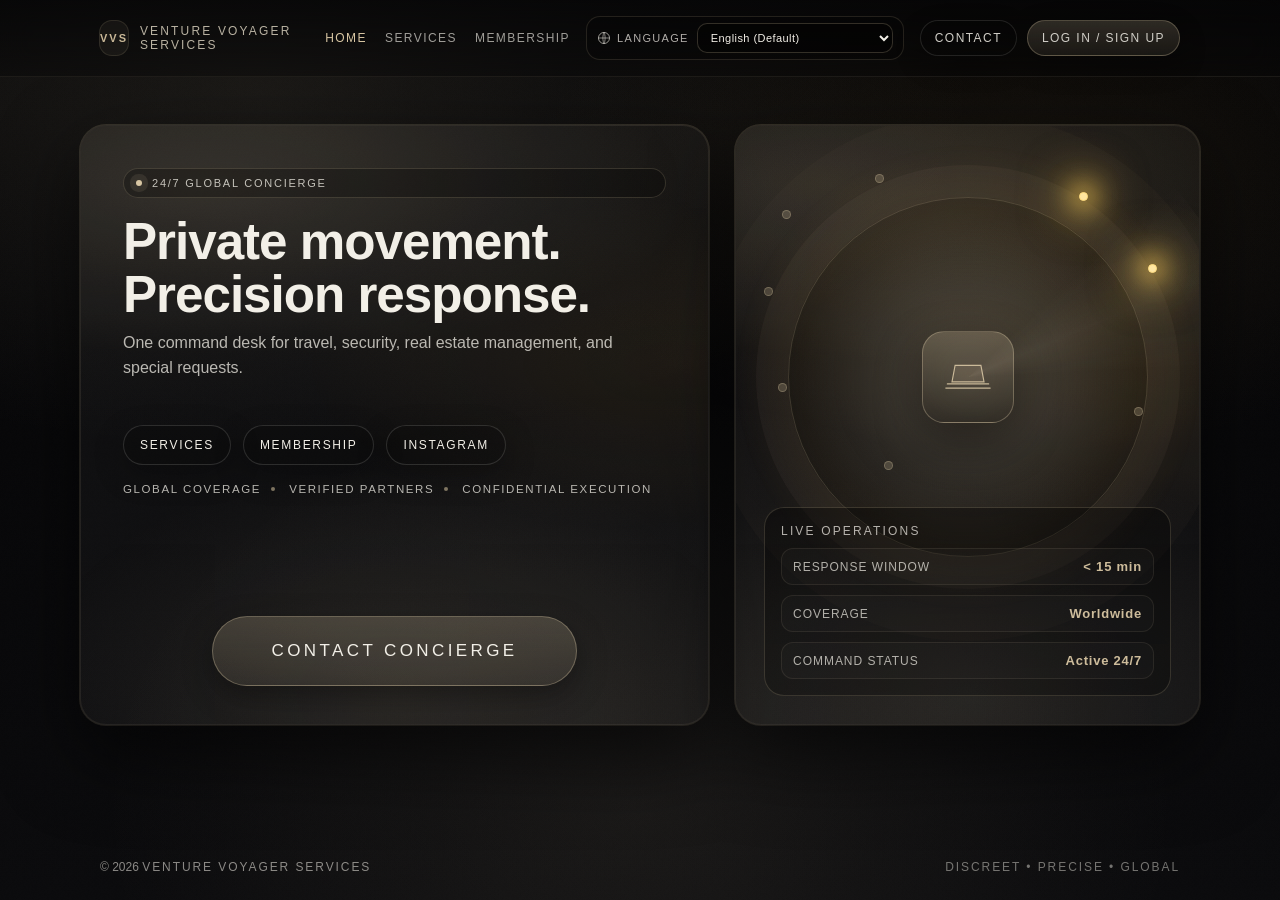
==== commit f1424cd9: "Speed up AMP customer sync and owner signatures" ====
--- a/transfer/cloudflare-github-publish-20260228/index.html
+++ b/transfer/cloudflare-github-publish-20260228/index.html
@@ -1310,6 +1310,6 @@
     </footer>
   </div>
 
-  <script src="script.js?v=20260303-102"></script>
+  <script src="script.js?v=20260304-103"></script>
 </body>
 </html>
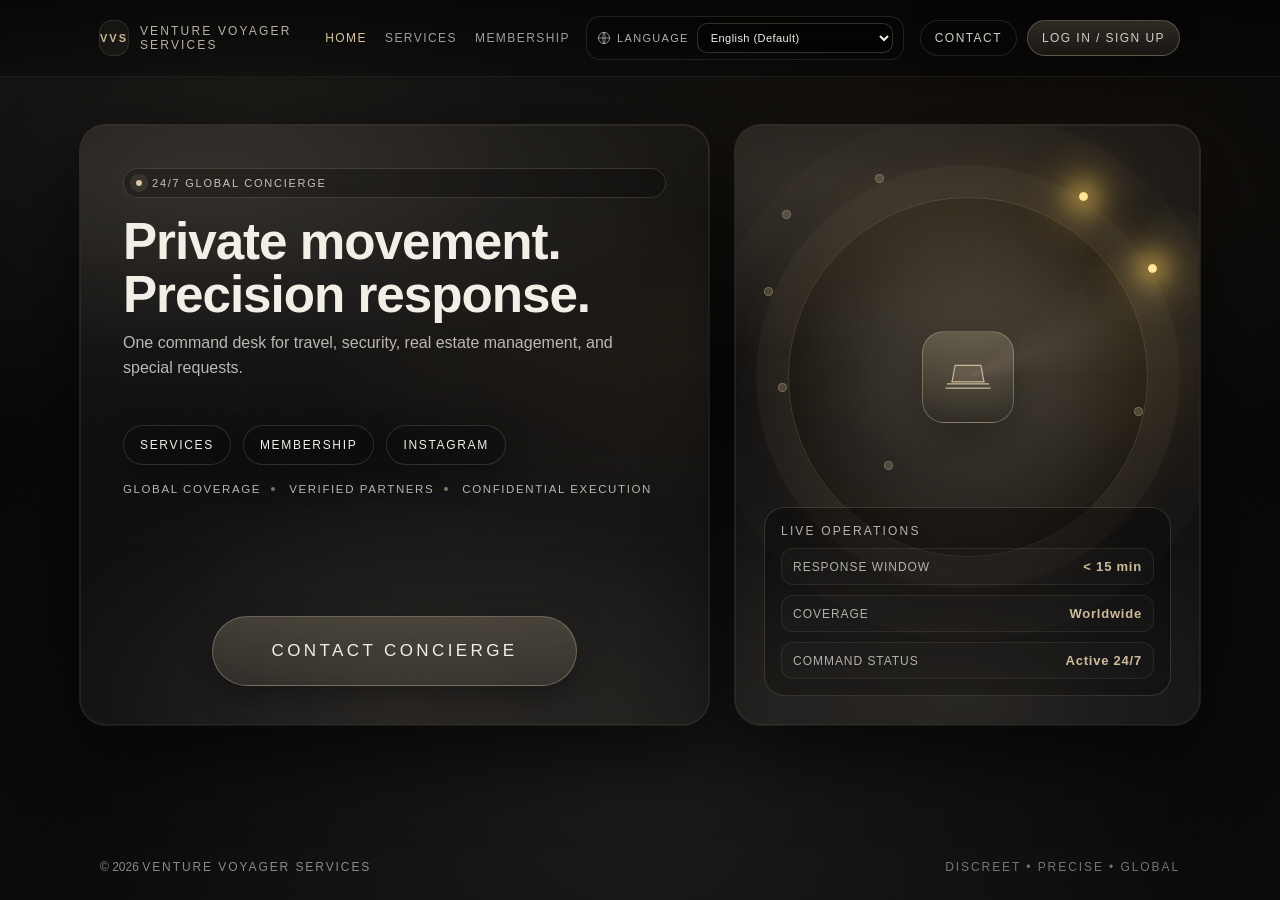
==== commit 2a840129: "Restore seeded AMP and Sunrise account recovery" ====
--- a/transfer/cloudflare-github-publish-20260228/index.html
+++ b/transfer/cloudflare-github-publish-20260228/index.html
@@ -1310,6 +1310,6 @@
     </footer>
   </div>
 
-  <script src="script.js?v=20260304-103"></script>
+  <script src="script.js?v=20260304-104"></script>
 </body>
 </html>
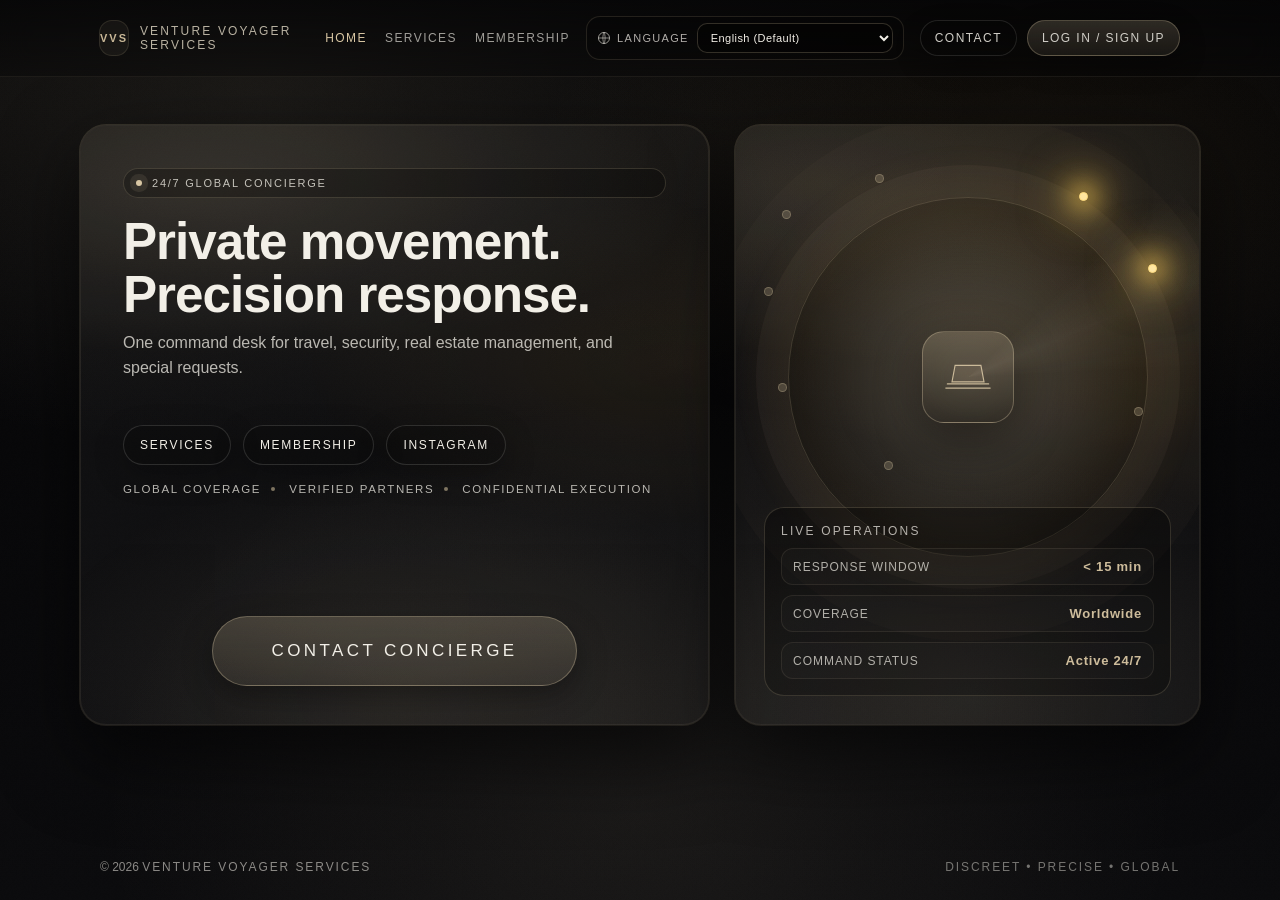
==== commit 8f2899b2: "Restore owner Sunrise passwords" ====
--- a/transfer/cloudflare-github-publish-20260228/index.html
+++ b/transfer/cloudflare-github-publish-20260228/index.html
@@ -1310,6 +1310,6 @@
     </footer>
   </div>
 
-  <script src="script.js?v=20260304-104"></script>
+  <script src="script.js?v=20260304-105"></script>
 </body>
 </html>
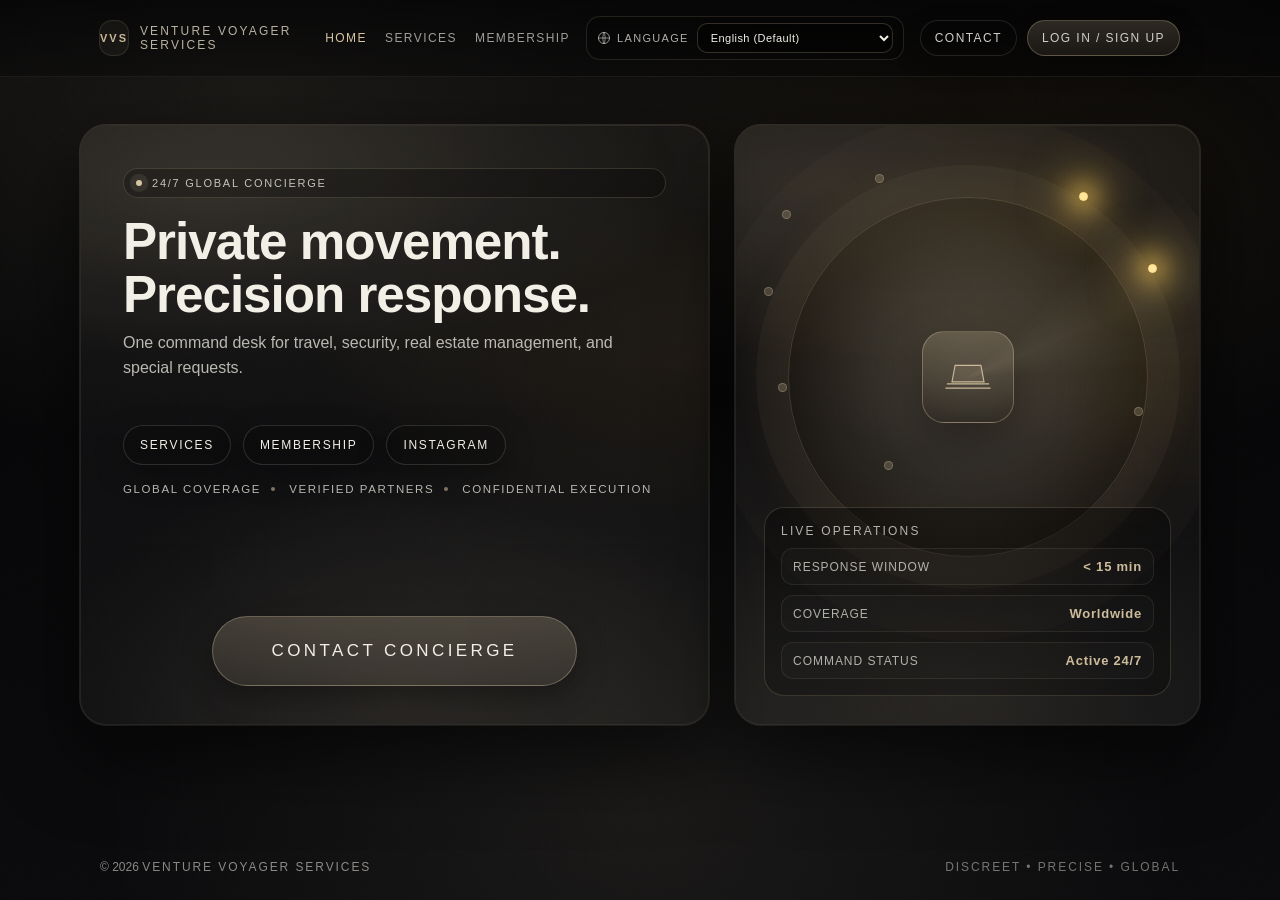
==== commit ba2e25c8: "Stabilize owner and Sunrise account recovery" ====
--- a/transfer/cloudflare-github-publish-20260228/index.html
+++ b/transfer/cloudflare-github-publish-20260228/index.html
@@ -1310,6 +1310,6 @@
     </footer>
   </div>
 
-  <script src="script.js?v=20260304-105"></script>
+  <script src="script.js?v=20260304-106"></script>
 </body>
 </html>
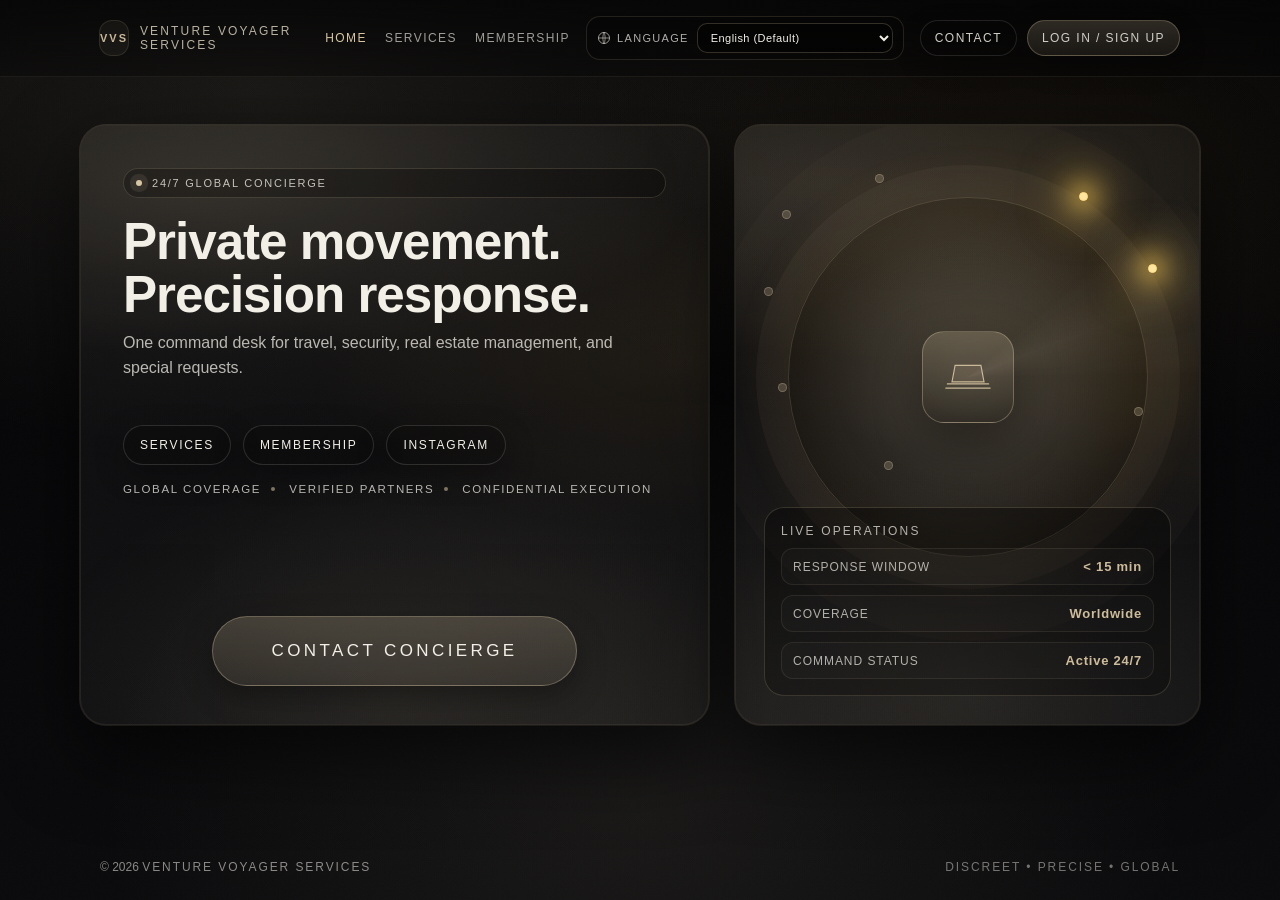
==== commit e22f7c72: "Restore full owner account records" ====
--- a/transfer/cloudflare-github-publish-20260228/index.html
+++ b/transfer/cloudflare-github-publish-20260228/index.html
@@ -1310,6 +1310,6 @@
     </footer>
   </div>
 
-  <script src="script.js?v=20260304-106"></script>
+  <script src="script.js?v=20260304-107"></script>
 </body>
 </html>
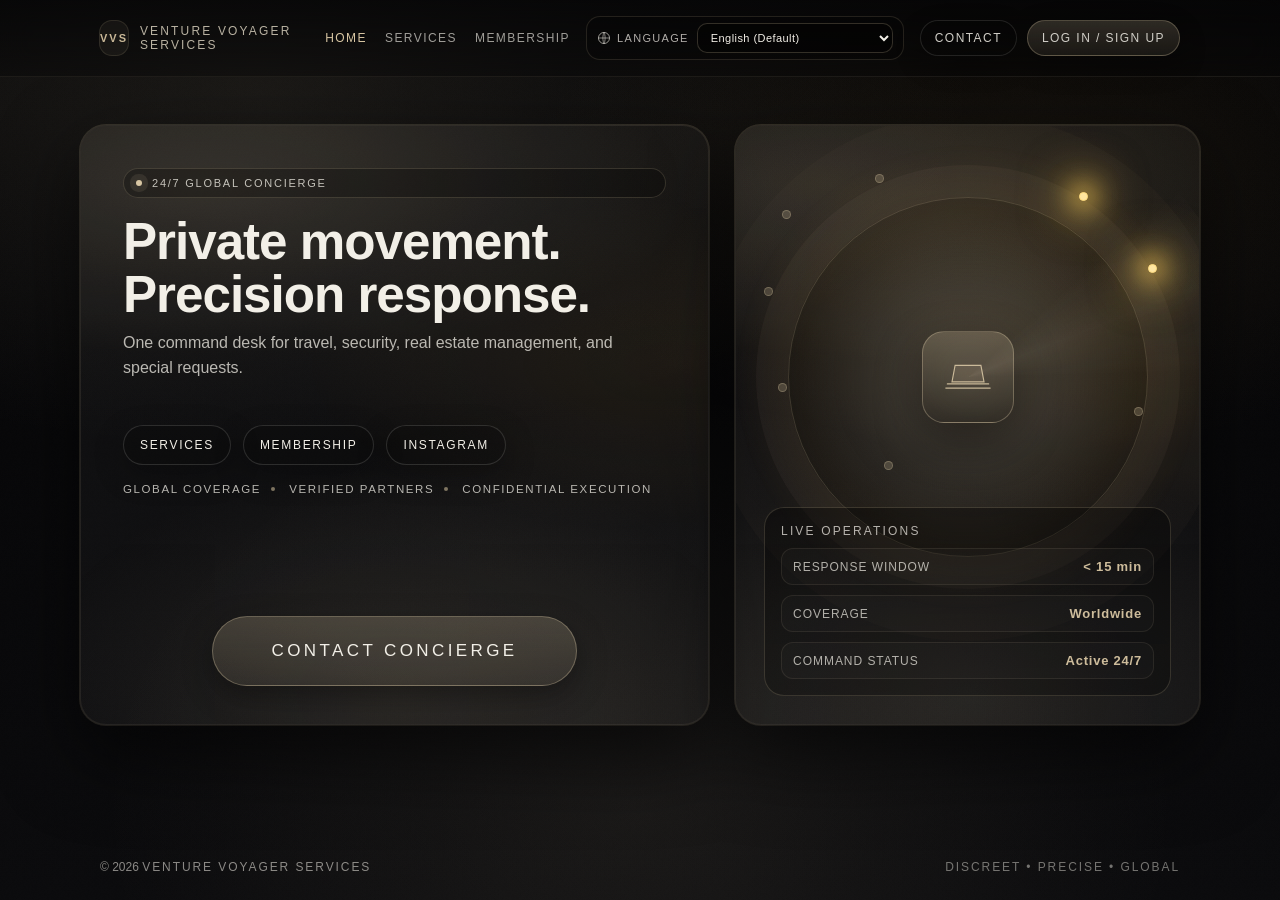
==== commit 0539489b: "Restore Sunrise control state and AMP sync" ====
--- a/transfer/cloudflare-github-publish-20260228/index.html
+++ b/transfer/cloudflare-github-publish-20260228/index.html
@@ -1310,6 +1310,6 @@
     </footer>
   </div>
 
-  <script src="script.js?v=20260304-107"></script>
+  <script src="script.js?v=20260304-108"></script>
 </body>
 </html>
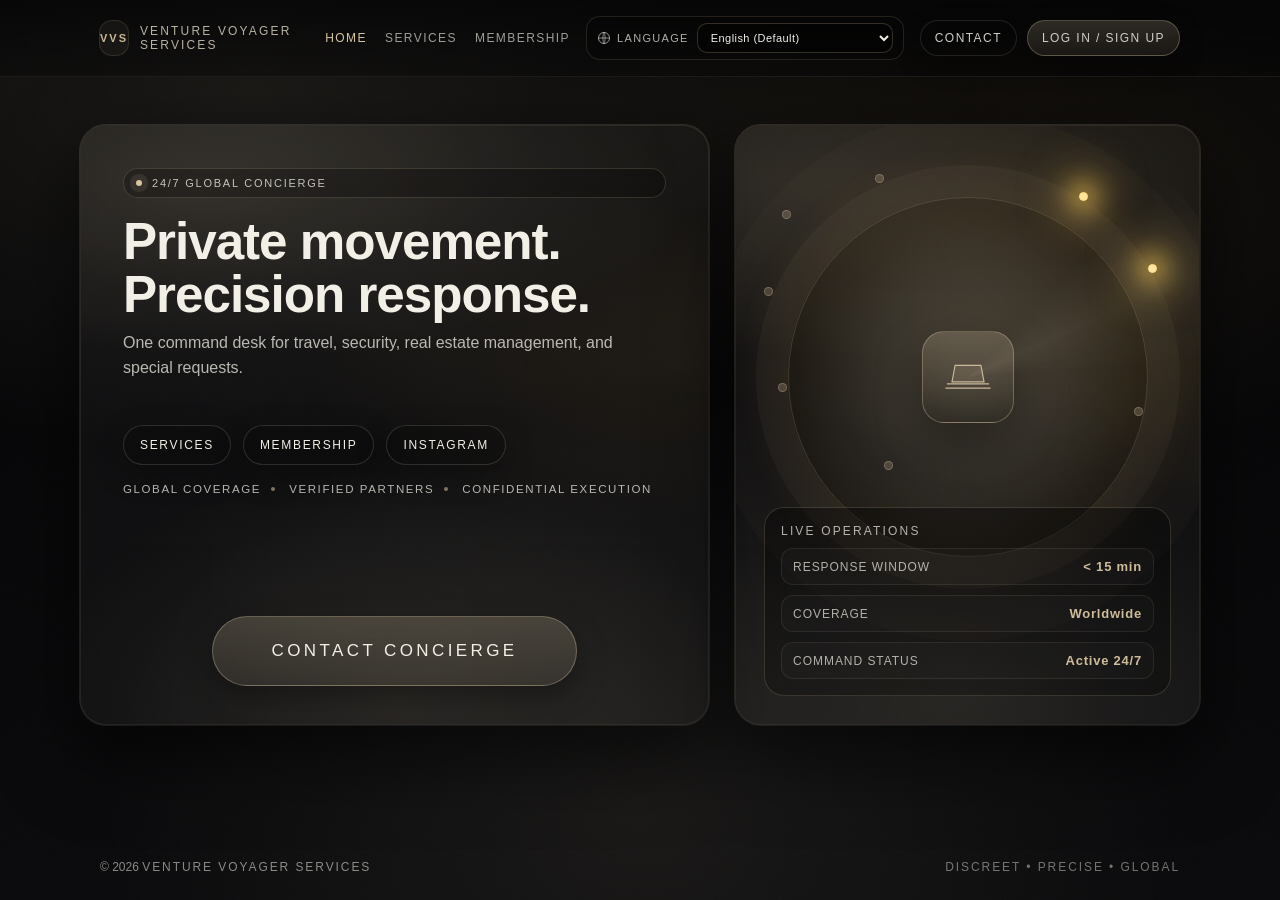
==== commit 350ed6fe: "Fix public button startup crash" ====
--- a/transfer/cloudflare-github-publish-20260228/index.html
+++ b/transfer/cloudflare-github-publish-20260228/index.html
@@ -1310,6 +1310,6 @@
     </footer>
   </div>
 
-  <script src="script.js?v=20260304-108"></script>
+  <script src="script.js?v=20260304-109"></script>
 </body>
 </html>
